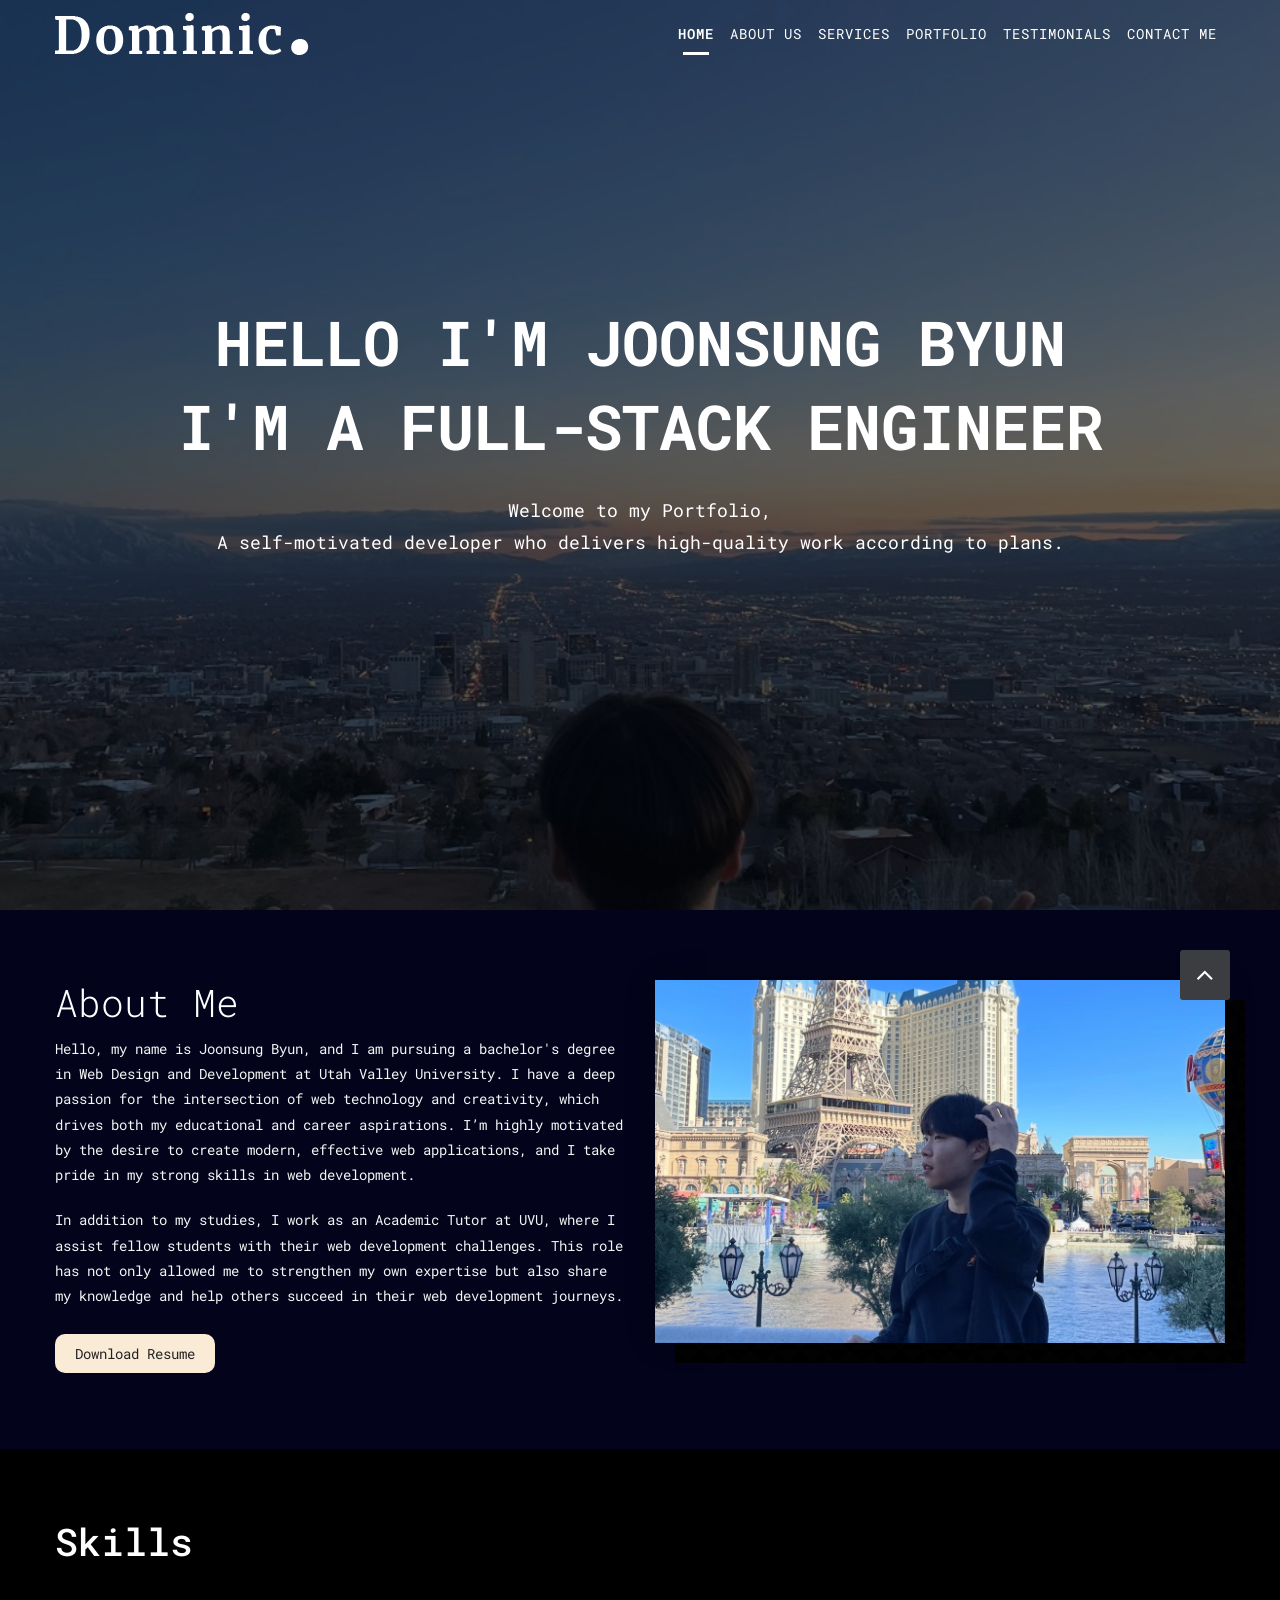
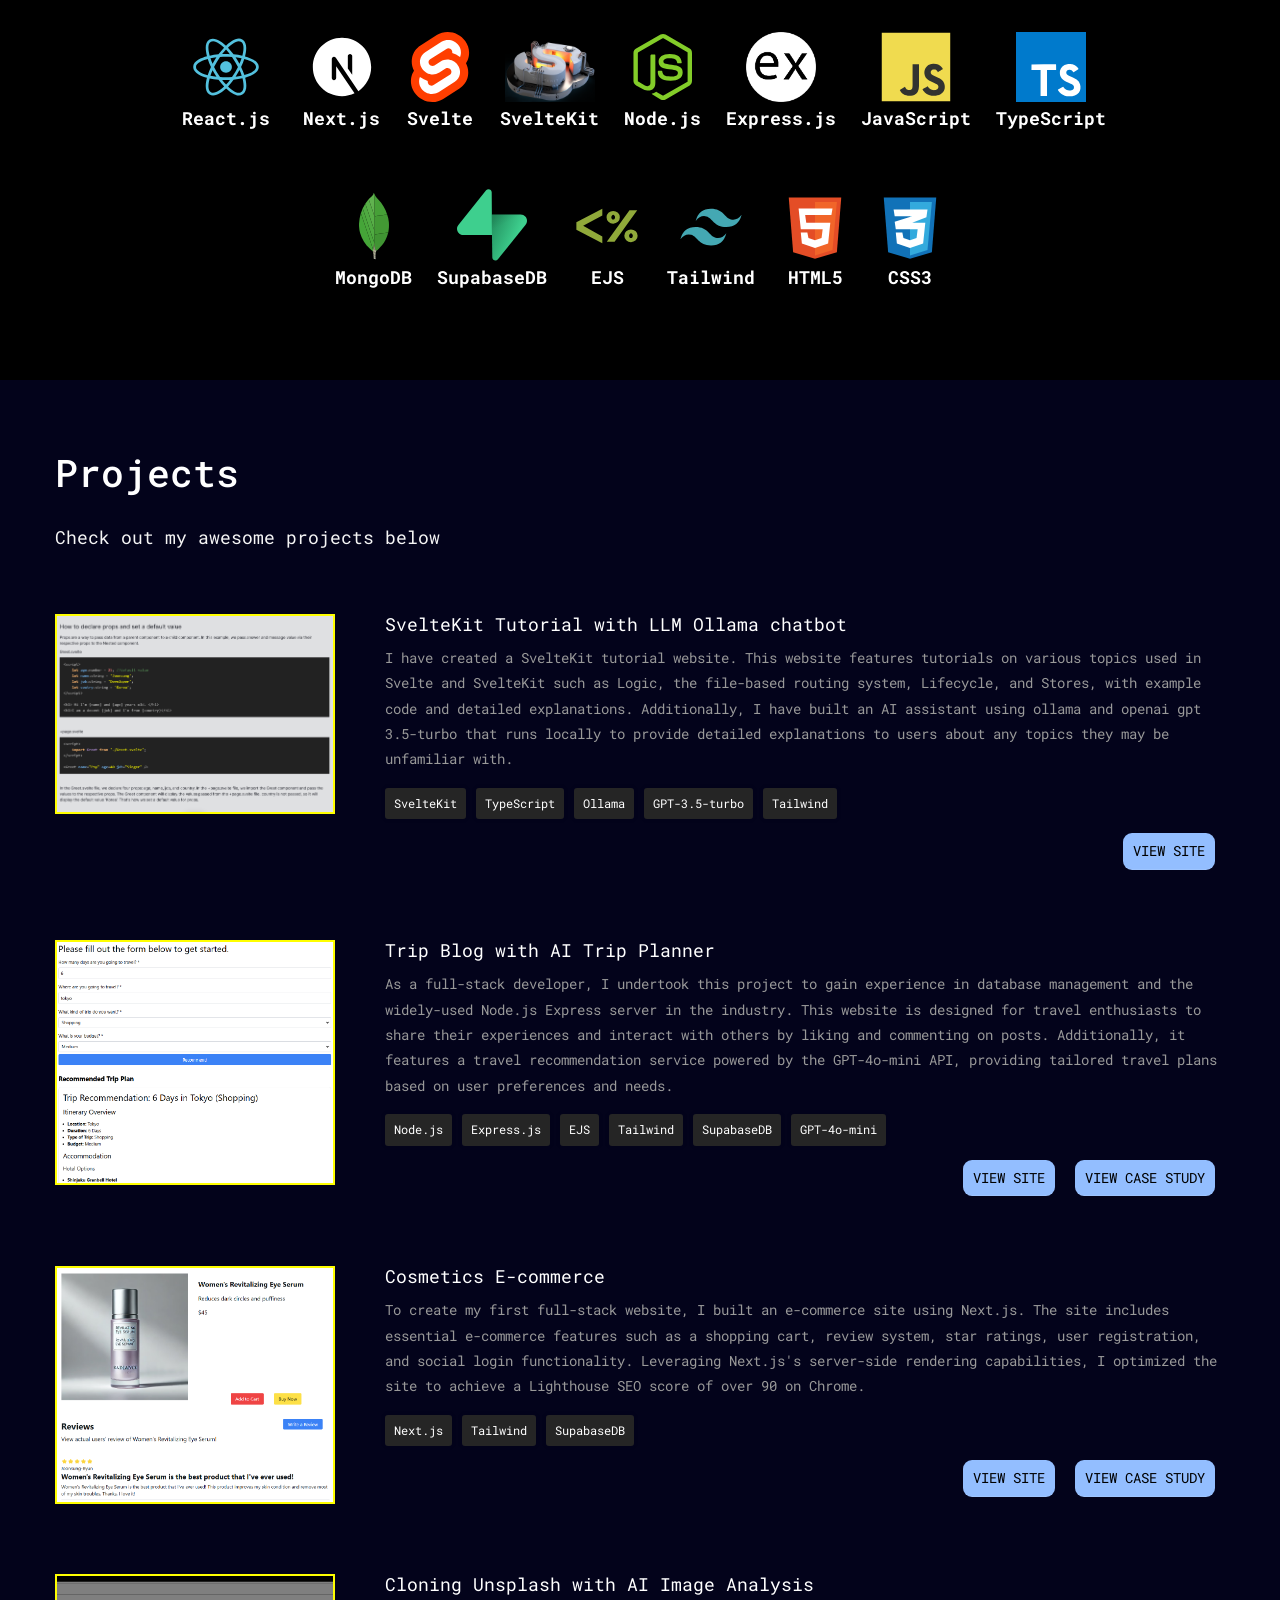
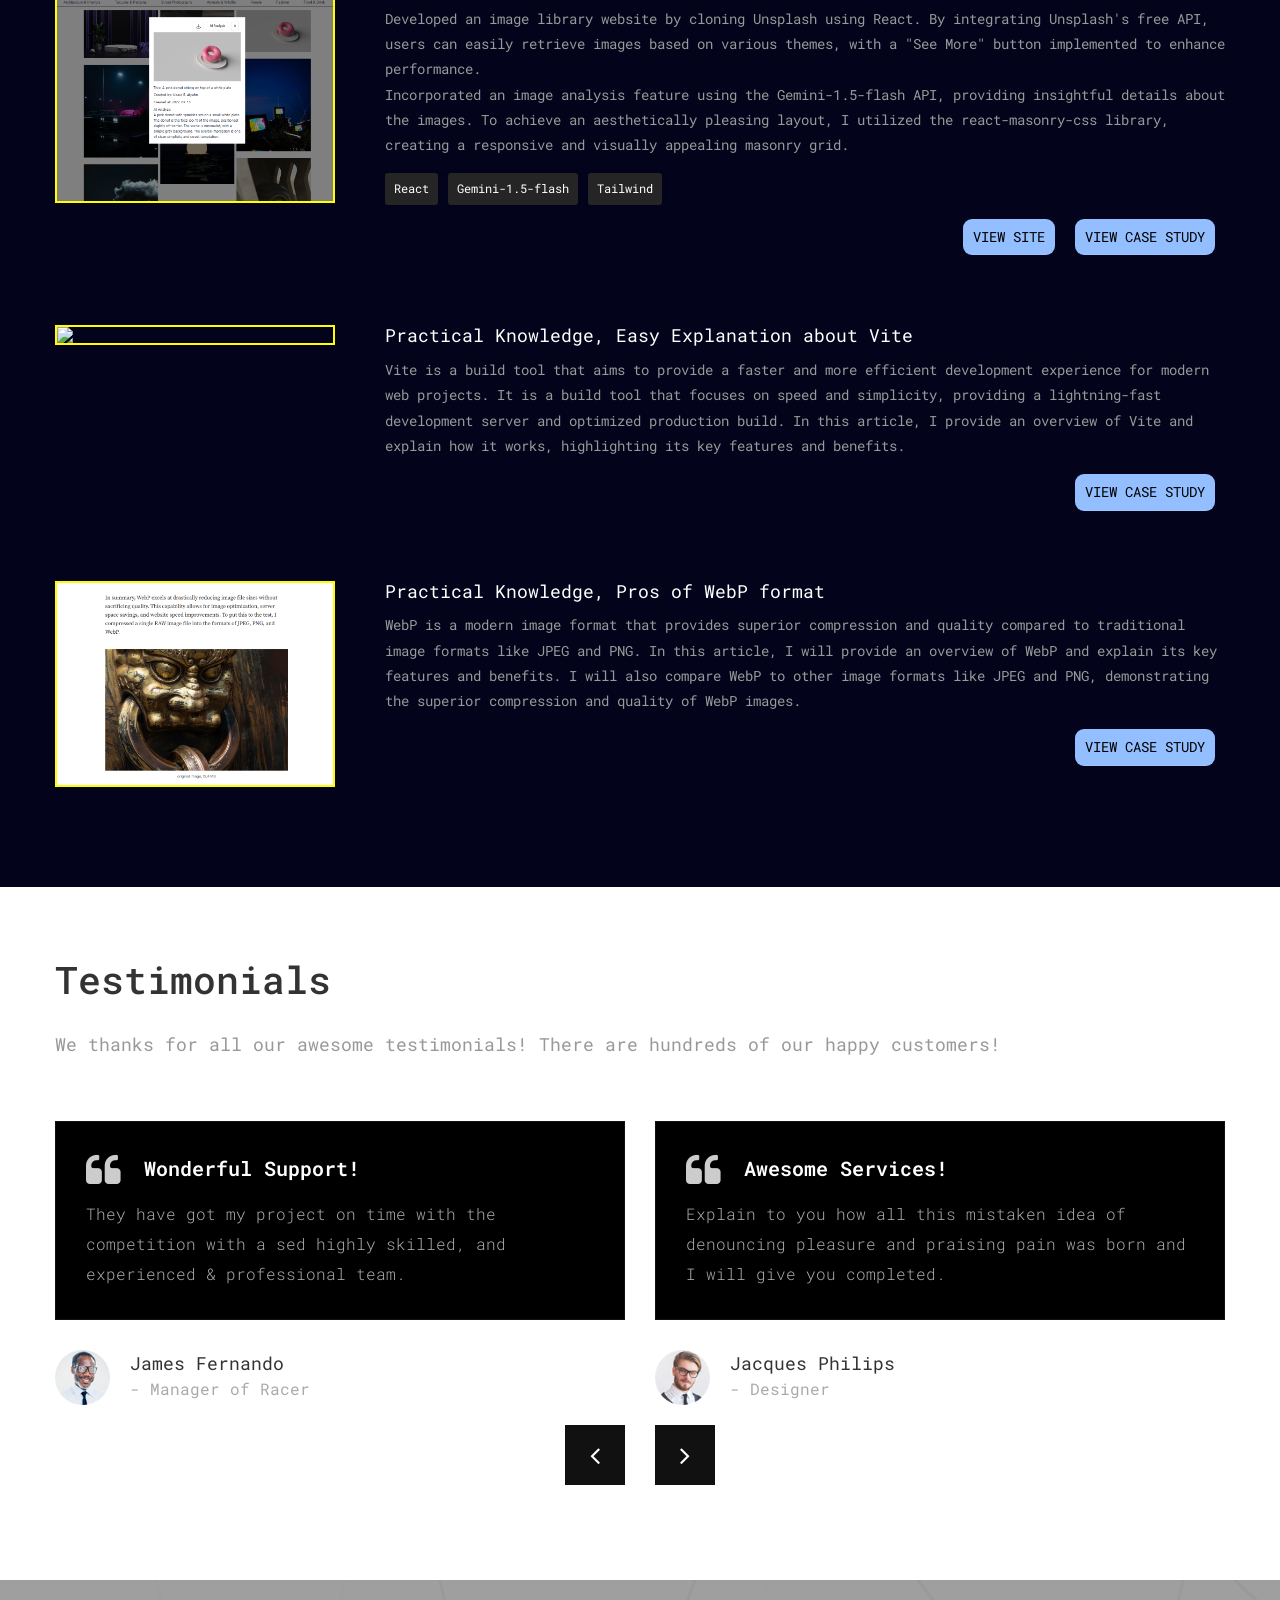
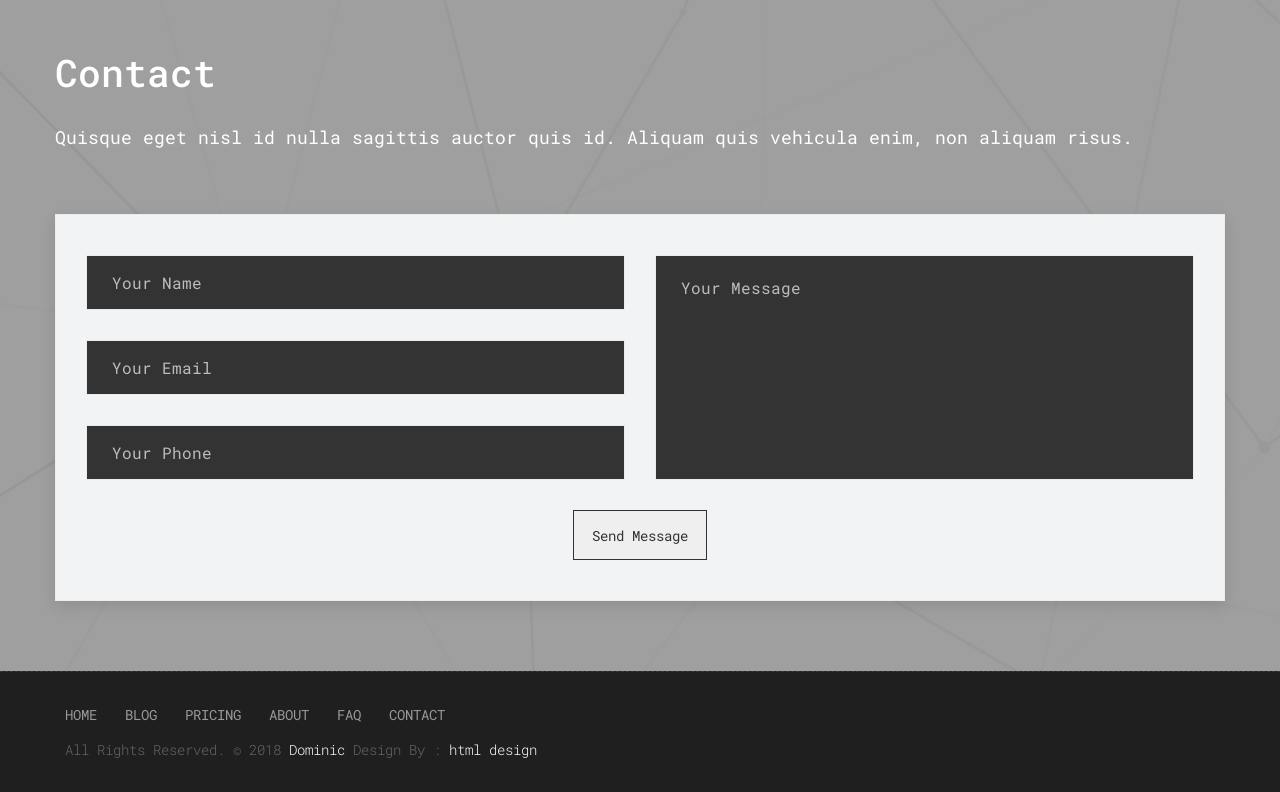
==== index.html @ deb800ed "Update skills section in index.html and adjust styles in style.css" ====
<!DOCTYPE html>
<html lang="en">

<!-- Basic -->
<meta charset="utf-8">
<meta http-equiv="X-UA-Compatible" content="IE=edge">

<!-- Mobile Metas -->
<meta name="viewport" content="width=device-width, minimum-scale=1.0, maximum-scale=1.0, user-scalable=no">

<!-- Site Metas -->
<title>Joonsung Byun Portfolio</title>
<meta name="keywords" content="Web developer">
<meta name="description" content="Joonsung Byun's Portfolio">
<meta name="author" content="Joonsung Byun">

<!-- Site Icons -->
<link rel="shortcut icon" href="images/favicon.ico" type="image/x-icon" />
<link rel="apple-touch-icon" href="images/apple-touch-icon.png">

<!-- Bootstrap CSS -->
<link rel="stylesheet" href="css/bootstrap.min.css">
<!-- Site CSS -->
<link rel="stylesheet" href="style.css">
<!-- Responsive CSS -->
<link rel="stylesheet" href="css/responsive.css">
<!-- Custom CSS -->
<link rel="stylesheet" href="css/custom.css">
<script src="js/modernizr.js"></script> <!-- Modernizr -->

<!--[if lt IE 9]>
      <script src="https://oss.maxcdn.com/libs/html5shiv/3.7.0/html5shiv.js"></script>
      <script src="https://oss.maxcdn.com/libs/respond.js/1.4.2/respond.min.js"></script>
    <![endif]-->

</head>

<body id="page-top" class="politics_version">

    <!-- LOADER -->
    <div id="preloader">
        <div id="main-ld">
            <div id="loader"></div>
        </div>
    </div><!-- end loader -->
    <!-- END LOADER -->

    <!-- Navigation -->
    <nav class="navbar navbar-expand-lg navbar-dark fixed-top" id="mainNav">
        <div class="container">
            <a class="navbar-brand js-scroll-trigger" href="#page-top">
                <img class="img-fluid" src="images/logo.png" alt="" />
            </a>
            <button class="navbar-toggler navbar-toggler-right" type="button" data-toggle="collapse"
                data-target="#navbarResponsive" aria-controls="navbarResponsive" aria-expanded="false"
                aria-label="Toggle navigation">
                Menu
                <i class="fa fa-bars"></i>
            </button>
            <div class="collapse navbar-collapse" id="navbarResponsive">
                <ul class="navbar-nav text-uppercase ml-auto">
                    <li class="nav-item">
                        <a class="nav-link js-scroll-trigger active" href="#home">Home</a>
                    </li>
                    <li class="nav-item">
                        <a class="nav-link js-scroll-trigger" href="#about">About Us</a>
                    </li>
                    <li class="nav-item">
              <a class="nav-link js-scroll-trigger" href="#services">Services</a>
            </li>
                    <li class="nav-item">
                        <a class="nav-link js-scroll-trigger" href="#portfolio">Portfolio</a>
                    </li>
                    <li class="nav-item">
                        <a class="nav-link js-scroll-trigger" href="#testimonials">Testimonials</a>
                    </li>
                    <li class="nav-item">
                        <a class="nav-link js-scroll-trigger" href="#contact">Contact Me</a>
                    </li>
                </ul>
            </div>
        </div>
    </nav>

    <section id="home" class="main-banner parallaxie" style="background: url('uploads/mySecondImage.jpg')">
        <div class="heading" style="padding: 5px;">
            <h1>hello i'm joonsung byun</h1>
            <h1>I'm a Full-Stack Engineer</h1>
            <p>Welcome to my Portfolio, <br>A self-motivated developer who delivers high-quality work according to
                plans.</p>
            <h3 class="cd-headline clip is-full-width">
            </h3>
        </div>
    </section>



    <div id="about" class="section wb" style="background-color: rgb(3, 3, 27);">
        <div class="container">
            <div class="row">
                <div class="col-md-6">
                    <div class="message-box">
                        <h2 style="color: white;" >About Me</h2>
                        <p style="color: whitesmoke;"> Hello, my name is Joonsung Byun, and I am pursuing a bachelor's degree in Web Design and
                            Development at Utah Valley University. I have a deep passion for the intersection of web
                            technology and creativity, which drives both my educational and career aspirations. I’m
                            highly motivated by the desire to create modern, effective web applications, and I take
                            pride in my strong skills in web development.</p>
                        <p style="color: whitesmoke;">In addition to my studies, I work as an Academic Tutor at UVU, where I assist fellow students
                            with their web development challenges. This role has not only allowed me to strengthen my
                            own expertise but also share my knowledge and help others succeed in their web development
                            journeys.</p>

                        <a href="Resume-Joonsung-Byun.pdf" class="sim-btn" style="background-color: antiquewhite; padding: 10px 20px ; border-radius: 10px;" download><span>Download
                                Resume</span></a>
                    </div><!-- end messagebox -->
                </div><!-- end col -->

                <div class="col-md-6">
                    <div class="right-box-pro wow fadeIn">
                        <img src="uploads/newMyImage.jpg" alt="" class="img-fluid img-rounded">
                    </div><!-- end media -->
                </div><!-- end col -->
            </div><!-- end row -->
        </div><!-- end container -->
    </div><!-- end section -->

    <div id="services" class="section lb" style="background-color: black;">
        <div class="container">
            <div class="section-title text-left">
                <h3 style="color: white;">Skills</h3>
            </div>

            <div id="skillContainer" style="display: flex; flex-wrap: wrap; gap: 16px; justify-content: center; align-items: baseline; gap: 25px; max-width: 960px; margin: auto; " >

                <div class=""
                    style="display: flex; justify-content: center; flex-direction: column; align-items: center; margin-bottom: 5px; border-radius: 10px; padding: 8px;">
                    <img src="uploads/react.svg" alt="React" width="70">
                    <p style="font-weight: 800; color: rgb(255, 255, 255); font-size: 18px;">React.js</p>
                </div><!-- end col -->

                <div class=""
                    style="display: flex; justify-content: center; flex-direction: column; align-items: center;">
                    <img src="uploads/nextjs-use.svg" alt="React" width="70">
                    <p style="font-weight: 800; color: rgb(255, 255, 255); font-size: 18px;">Next.js</p>
                </div><!-- end col -->

                <div class=""
                    style="display: flex; justify-content: center; flex-direction: column; align-items: center;">
                    <img src="uploads/Svelte.svg" alt="Svelte" width="70">
                    <p style="font-weight: 800; color: white; font-size: 18px;">Svelte</p>
                </div><!-- end col -->

                <div class=""
                style="display: flex; justify-content: center; flex-direction: column; align-items: center;">
                <img src="uploads/sveltekit-use-Recovered.png" alt="Svelte" width="90" height="auto" >
                <p style="font-weight: 800; color: white; font-size: 18px;">SvelteKit</p>
                 </div><!-- end col -->

                 <div class=""
                 style="display: flex; justify-content: center; flex-direction: column; align-items: center;">
                 <img src="uploads/Node.js.svg" alt="Node" width="70">
                 <p style="font-weight: 800; color: white; font-size: 18px;">Node.js</p>
                  </div><!-- end col -->

                  <div class=""
                  style="display: flex; justify-content: center; flex-direction: column; align-items: center;">
                  <img src="uploads/Untitled-1.png" alt="Node" width="70" >
                  <p style="font-weight: 800; color: white; font-size: 18px;">Express.js</p>
                   </div><!-- end col -->

                   <div class=""
                   style="display: flex; justify-content: center; flex-direction: column; align-items: center;">
                   <img src="uploads/JavaScript.svg" alt="Node" width="70" >
                   <p style="font-weight: 800; color: white; font-size: 18px;">JavaScript</p>
                    </div><!-- end col -->

                    <div class=""
                   style="display: flex; justify-content: center; flex-direction: column; align-items: center;">
                   <img src="uploads/typescript.svg" alt="Node" width="70" >
                   <p style="font-weight: 800; color: white; font-size: 18px;">TypeScript</p>
                    </div><!-- end col -->

                   <div class=""
                   style="display: flex; justify-content: center; flex-direction: column; align-items: center;">
                   <img src="uploads/MongoDB.svg" alt="Node" width="70">
                   <p style="font-weight: 800; color: white; font-size: 18px;">MongoDB</p>
                    </div><!-- end col -->

                    <div class=""
                    style="display: flex; justify-content: center; flex-direction: column; align-items: center;">
                    <img src="uploads/Supabase Icon.svg" alt="Node" width="70">
                    <p style="font-weight: 800; color: white; font-size: 18px;">SupabaseDB</p>
                     </div><!-- end col -->

                    <div class=""
                    style="display: flex; justify-content: center; flex-direction: column; align-items: center;">
                    <img src="uploads/ejs-svgrepo-com.svg" alt="Node" width="70">
                    <p style="font-weight: 800; color: white; font-size: 18px;">EJS</p>
                     </div><!-- end col -->

                    <div class=""
                    style="display: flex; justify-content: center; flex-direction: column; align-items: center;">
                    <img src="uploads/tailwind-svgrepo-com.svg" alt="Node" width="70">
                    <p style="font-weight: 800; color: white; font-size: 18px;">Tailwind</p>
                     </div><!-- end col -->

                     <div class=""
                     style="display: flex; justify-content: center; flex-direction: column; align-items: center;">
                     <img src="uploads/html-5-svgrepo-com.svg" alt="Node" width="70">
                     <p style="font-weight: 800; color: white; font-size: 18px;">HTML5</p>
                      </div><!-- end col -->
                      
                     <div class=""
                     style="display: flex; justify-content: center; flex-direction: column; align-items: center;">
                     <img src="uploads/css-3-svgrepo-com.svg" alt="Node" width="70">
                     <p style="font-weight: 800; color: white; font-size: 18px;">CSS3</p>
                      </div><!-- end col -->

            </div><!-- end row -->
        </div><!-- end container -->
    </div>
    <!-- end section -->

    <div id="portfolio" class="section lb" style="background-color: rgb(3, 3, 27);">
        <div class="container">
            <div class="section-title text-left">
                <h3 style="color: white;">Projects</h3>
                <p style="color: whitesmoke;">Check out my awesome projects below</p>
                </p>
            </div><!-- end title -->
            <div style="display: flex; flex-direction: column; gap: 40px;">
                <!--각 each project-->
                <section class="eachSection">
                    <div >
                        <img  src="uploads/sveltekitThumbnail.png"/>
                    </div>
                    <article >
                        <h3 style="color: white;">SvelteKit Tutorial with LLM Ollama chatbot</h3>
                        <p>I have created a SvelteKit tutorial website. This website features tutorials on various topics used in Svelte and SvelteKit such as Logic, the file-based routing system, Lifecycle, and Stores, with example code and detailed explanations. Additionally, I have built an AI assistant using ollama and openai gpt 3.5-turbo that runs locally to provide detailed explanations to users about any topics they may be unfamiliar with.</p>
                        <ul class="skills">
                            <li>SvelteKit</li>
                            <li>TypeScript</li>
                            <li>Ollama</li>
                            <li>GPT-3.5-turbo</li>
                            <li>Tailwind</li>
                        </ul>
                        <div class="btnContainer">
                            <a href="https://joon-sveltekit-app.vercel.app/" target="_blank" class="link">View Site</a>         
                        </div>

                    </article>
                </section>

                <section class="eachSection">
                    <div>
                        <img src="uploads/nodetrip_thumbnail.png"/>
                    </div>
                    <article>
                        <h3 style="color: white;">Trip Blog with AI Trip Planner</h3>
                        <p>As a full-stack developer, I undertook this project to gain experience in database management and the widely-used Node.js Express server in the industry. This website is designed for travel enthusiasts to share their experiences and interact with others by liking and commenting on posts. Additionally, it features a travel recommendation service powered by the GPT-4o-mini API, providing tailored travel plans based on user preferences and needs.</p>
                            
                        <ul class="skills">
                            <li>Node.js</li>
                            <li>Express.js</li>
                            <li>EJS</li>
                            <li>Tailwind</li>
                            <li>SupabaseDB</li>
                            <li>GPT-4o-mini</li>
                        </ul>
                        <div class="btnContainer">
                                <a href="https://numerous-marmoset-joonsungbyun-63fac5da.koyeb.app/recommendation" class="link" target="_blank">View Site</a>         
                                <a href="https://medium.com/@gmmicky1026/node-js-express-js-trip-blog-with-gpt-4o-mini-api-e9b7c89b215d" class="link" target="_blank">View Case Study</a>
                            </div>
                    </article>
                </section>

                <section class="eachSection">
                    <div>
                        <img src="uploads/radianceThumbnail.png"/>
                    </div>
                    <article>
                        <h3 style="color: white;">Cosmetics E-commerce</h3>
                        <p>To create my first full-stack website, I built an e-commerce site using Next.js. The site includes essential e-commerce features such as a shopping cart, review system, star ratings, user registration, and social login functionality. Leveraging Next.js's server-side rendering capabilities, I optimized the site to achieve a Lighthouse SEO score of over 90 on Chrome.</p>
                        <ul class="skills">
                            <li>Next.js</li>
                            <li>Tailwind</li>
                            <li>SupabaseDB</li>
                        </ul> 
                        <div class="btnContainer">
                                <a href="https://radiancejoonsung.netlify.app/" class="link" target="_blank">View Site</a>         
                                <a href="https://medium.com/@gmmicky1026/radiance-a-full-stack-website-built-with-next-js-and-supabase-29745c9c1b11" class="link" target="blank">View Case Study</a>
                            </div>
                    </article>
                </section>

                <section class="eachSection">
                    <div>
                        <img src="uploads/aianalysis.png"/>
                    </div>
                    <article>
                        <h3 style="color: white;">Cloning Unsplash with AI Image Analysis</h3>
                        <p>Developed an image library website by cloning Unsplash using React. By integrating Unsplash's free API, users can easily retrieve images based on various themes, with a "See More" button implemented to enhance performance. <br> Incorporated an image analysis feature using the Gemini-1.5-flash API, providing insightful details about the images. To achieve an aesthetically pleasing layout, I utilized the react-masonry-css library, creating a responsive and visually appealing masonry grid.</p>
                        <ul class="skills">
                            <li>React</li>
                            <li>Gemini-1.5-flash</li>
                            <li>Tailwind</li>
                        </ul>   
                        <div class="btnContainer">
                                <a href="https://ai-image-analysis-joon.netlify.app/" class="link" target="blank">View Site</a>         
                                <a href="https://medium.com/@gmmicky1026/cloning-unsplash-website-and-adding-ai-analysis-with-google-gemini-55944baa3644" class="link" target="_blank">View Case Study</a>
                            </div>
                    </article>
                </section>

                
                <section class="eachSection">
                    <div>
                        <img src="https://zircon-shrine-0e3.notion.site/image/https%3A%2F%2Fprod-files-secure.s3.us-west-2.amazonaws.com%2Fac033efe-b96f-4fd2-8a41-4cc95d497ca1%2F2b4f3d97-e4df-4480-8de2-30a5eccd723d%2Fcdaab38d-2e1e-4520-9d8a-41b5ab282e85.png?table=block&id=ba677ddf-f0f0-42ef-a6f6-d9a9fd73141c&spaceId=ac033efe-b96f-4fd2-8a41-4cc95d497ca1&width=970&userId=&cache=v2"/>
                    </div>
                    <article>
                        <h3 style="color: white;">Practical Knowledge, Easy Explanation about Vite</h3>
                        <p>
                            Vite is a build tool that aims to provide a faster and more efficient development experience for modern web projects. It is a build tool that focuses on speed and simplicity, providing a lightning-fast development server and optimized production build. In this article, I provide an overview of Vite and explain how it works, highlighting its key features and benefits.
                        </p>
                            <div class="btnContainer">      
                                <a href="https://medium.com/@gmmicky1026/easy-explanation-about-vite-8a6493731fc4" class="link" target="_blank">View Case Study</a>
                            </div>
                    </article>
                </section>
                                
                <section class="eachSection">
                    <div>
                        <img src="uploads/webp.png"/>
                    </div>
                    <article>
                        <h3 style="color: white;">Practical Knowledge, Pros of WebP format</h3>
                        <p>
                            WebP is a modern image format that provides superior compression and quality compared to traditional image formats like JPEG and PNG. 
                            <!--이 article에는 같은 RAW 이미지를 JPEG, PNG, WebP으로 압축하고 파일 크기를 비교하여 왜 WebP가 가장 최적화 된 이미지 포맷인지 설명한다 -->
                            In this article, I will provide an overview of WebP and explain its key features and benefits. I will also compare WebP to other image formats like JPEG and PNG, demonstrating the superior compression and quality of WebP images.
                        </p>
                            <div class="btnContainer">      
                                <a href="https://medium.com/@gmmicky1026/why-webp-files-are-the-optimal-image-format-for-the-web-8531bff6406f" class="link" target="_blank">View Case Study</a>
                            </div>
                    </article>
                </section>
            </div>

            


        </div>
    </div>
    </div>

    <div id="testimonials" class="section wb">
        <div class="container">
            <div class="section-title text-left">
                <h3>Testimonials</h3>
                <p>We thanks for all our awesome testimonials! There are hundreds of our happy customers! </p>
            </div><!-- end title -->

            <div class="row">
                <div class="col-md-12 col-sm-12">
                    <div class="testi-carousel owl-carousel owl-theme">
                        <div class="testimonial clearfix">
                            <div class="desc">
                                <h3><i class="fa fa-quote-left"></i> Wonderful Support!</h3>
                                <p class="lead">They have got my project on time with the competition with a sed highly
                                    skilled, and experienced & professional team.</p>
                            </div>
                            <div class="testi-meta">
                                <img src="uploads/testi_01.png" alt="" class="img-fluid alignleft">
                                <h4>James Fernando <small>- Manager of Racer</small></h4>
                            </div>
                            <!-- end testi-meta -->
                        </div>
                        <!-- end testimonial -->

                        <div class="testimonial clearfix">
                            <div class="desc">
                                <h3><i class="fa fa-quote-left"></i> Awesome Services!</h3>
                                <p class="lead">Explain to you how all this mistaken idea of denouncing pleasure and
                                    praising pain was born and I will give you completed.</p>
                            </div>
                            <div class="testi-meta">
                                <img src="uploads/testi_02.png" alt="" class="img-fluid alignleft">
                                <h4>Jacques Philips <small>- Designer</small></h4>
                            </div>
                            <!-- end testi-meta -->
                        </div>
                        <!-- end testimonial -->

                        <div class="testimonial clearfix">
                            <div class="desc">
                                <h3><i class="fa fa-quote-left"></i> Great & Talented Team!</h3>
                                <p class="lead">The master-builder of human happines no one rejects, dislikes avoids
                                    pleasure itself, because it is very pursue pleasure. </p>
                            </div>
                            <div class="testi-meta">
                                <img src="uploads/testi_03.png" alt="" class="img-fluid alignleft">
                                <h4>Venanda Mercy <small>- Newyork City</small></h4>
                            </div>
                            <!-- end testi-meta -->
                        </div>
                        <!-- end testimonial -->
                        <div class="testimonial clearfix">
                            <div class="desc">
                                <h3><i class="fa fa-quote-left"></i> Wonderful Support!</h3>
                                <p class="lead">They have got my project on time with the competition with a sed highly
                                    skilled, and experienced & professional team.</p>
                            </div>
                            <div class="testi-meta">
                                <img src="uploads/testi_01.png" alt="" class="img-fluid alignleft">
                                <h4>James Fernando <small>- Manager of Racer</small></h4>
                            </div>
                            <!-- end testi-meta -->
                        </div>
                        <!-- end testimonial -->

                        <div class="testimonial clearfix">
                            <div class="desc">
                                <h3><i class="fa fa-quote-left"></i> Awesome Services!</h3>
                                <p class="lead">Explain to you how all this mistaken idea of denouncing pleasure and
                                    praising pain was born and I will give you completed.</p>
                            </div>
                            <div class="testi-meta">
                                <img src="uploads/testi_02.png" alt="" class="img-fluid alignleft">
                                <h4>Jacques Philips <small>- Designer</small></h4>
                            </div>
                            <!-- end testi-meta -->
                        </div>
                        <!-- end testimonial -->

                        <div class="testimonial clearfix">
                            <div class="desc">
                                <h3><i class="fa fa-quote-left"></i> Great & Talented Team!</h3>
                                <p class="lead">The master-builder of human happines no one rejects, dislikes avoids
                                    pleasure itself, because it is very pursue pleasure. </p>
                            </div>
                            <div class="testi-meta">
                                <img src="uploads/testi_03.png" alt="" class="img-fluid alignleft">
                                <h4>Venanda Mercy <small>- Newyork City</small></h4>
                            </div>
                            <!-- end testi-meta -->
                        </div><!-- end testimonial -->
                    </div><!-- end carousel -->
                </div><!-- end col -->
            </div><!-- end row -->
        </div><!-- end container -->
    </div><!-- end section -->



    <div id="contact" class="section db">
        <div class="container">
            <div class="section-title text-left">
                <h3>Contact</h3>
                <p>Quisque eget nisl id nulla sagittis auctor quis id. Aliquam quis vehicula enim, non aliquam risus.
                </p>
            </div><!-- end title -->

            <div class="row">
                <div class="col-md-12">
                    <div class="contact_form">
                        <div id="message"></div>
                        <form id="contactForm" name="sentMessage" novalidate="novalidate">
                            <div class="row">
                                <div class="col-md-6">
                                    <div class="form-group">
                                        <input class="form-control" id="name" type="text" placeholder="Your Name"
                                            required="required"
                                            data-validation-required-message="Please enter your name.">
                                        <p class="help-block text-danger"></p>
                                    </div>
                                    <div class="form-group">
                                        <input class="form-control" id="email" type="email" placeholder="Your Email"
                                            required="required"
                                            data-validation-required-message="Please enter your email address.">
                                        <p class="help-block text-danger"></p>
                                    </div>
                                    <div class="form-group">
                                        <input class="form-control" id="phone" type="tel" placeholder="Your Phone"
                                            required="required"
                                            data-validation-required-message="Please enter your phone number.">
                                        <p class="help-block text-danger"></p>
                                    </div>
                                </div>
                                <div class="col-md-6">
                                    <div class="form-group">
                                        <textarea class="form-control" id="message" placeholder="Your Message"
                                            required="required"
                                            data-validation-required-message="Please enter a message."></textarea>
                                        <p class="help-block text-danger"></p>
                                    </div>
                                </div>
                                <div class="clearfix"></div>
                                <div class="col-lg-12 text-center">
                                    <div id="success"></div>
                                    <button id="sendMessageButton" class="sim-btn btn-hover-new"
                                        data-text="Send Message" type="submit">Send Message</button>
                                </div>
                            </div>
                        </form>
                    </div>
                </div><!-- end col -->
            </div><!-- end row -->
        </div><!-- end container -->
    </div><!-- end section -->

    <div class="copyrights">
        <div class="container">
            <div class="footer-distributed">
                <div class="footer-left">
                    <p class="footer-links">
                        <a href="#">Home</a>
                        <a href="#">Blog</a>
                        <a href="#">Pricing</a>
                        <a href="#">About</a>
                        <a href="#">Faq</a>
                        <a href="#">Contact</a>
                    </p>
                    <p class="footer-company-name">All Rights Reserved. &copy; 2018 <a href="#">Dominic</a> Design By :
                        <a href="https://html.design/">html design</a>
                    </p>
                </div>
            </div>
        </div><!-- end container -->
    </div><!-- end copyrights -->

    <a href="#" id="scroll-to-top" class="dmtop global-radius"><i class="fa fa-angle-up"></i></a>

    <!-- ALL JS FILES -->
    <script src="js/all.js"></script>
    <!-- Camera Slider -->
    <script src="js/jquery.mobile.customized.min.js"></script>
    <script src="js/jquery.easing.1.3.js"></script>
    <script src="js/parallaxie.js"></script>
    <script src="js/headline.js"></script>
    <!-- Contact form JavaScript -->
    <script src="js/jqBootstrapValidation.js"></script>
    <script src="js/contact_me.js"></script>
    <!-- ALL PLUGINS -->
    <script src="js/custom.js"></script>
    <script src="js/jquery.vide.js"></script>

</body>

</html>
---- style.css ----
/*------------------------------------------------------------------
    Version: 1.0
-------------------------------------------------------------------*/

/*------------------------------------------------------------------
    IMPORT FONTS
-------------------------------------------------------------------*/

@import url('https://fonts.googleapis.com/css?family=Roboto+Mono:300,400,500,700');

/*------------------------------------------------------------------
    IMPORT FILES
-------------------------------------------------------------------*/

@import url(css/animate.css);
@import url(css/camera.css);
@import url(css/flaticon.css);
@import url(css/prettyPhoto.css);
@import url(css/owl.carousel.css);
@import url(css/font-awesome.min.css);

/*------------------------------------------------------------------
    SKELETON
-------------------------------------------------------------------*/

body {
    color: #999999;
    font-size: 14px;
    font-family: 'Roboto Mono', monospace;
    line-height: 1.80857;
}

html, body{
	height: 100%;
}

body.demos .section {
    background: url(images/bg.png) repeat top center #f2f3f5;
}

body.demos .section-title img {
    max-width: 280px;
    display: block;
    margin: 10px auto;
}

body.demos .service-widget h3 {
    border-bottom: 1px solid #ededed;
    font-size: 18px;
    padding: 20px 0;
    background-color: #ffffff;
}

body.demos .service-widget {
    margin: 0 0 30px;
    padding: 30px;
    background-color: #fff
}

body.demos .container-fluid {
    max-width: 1080px
}

a {
    color: #1f1f1f;
    text-decoration: none !important;
    outline: none !important;
    -webkit-transition: all .3s ease-in-out;
    -moz-transition: all .3s ease-in-out;
    -ms-transition: all .3s ease-in-out;
    -o-transition: all .3s ease-in-out;
    transition: all .3s ease-in-out;
}

h1,
h2,
h3,
h4,
h5,
h6 {
    letter-spacing: 0;
    font-weight: normal;
    position: relative;
    padding: 0 0 10px 0;
    font-weight: normal;
    line-height: 120% !important;
    color: #333333;
    margin: 0
}

h1 {
    font-size: 24px
}

h2 {
    font-size: 22px
}

h3 {
    font-size: 18px
}

h4 {
    font-size: 16px
}

h5 {
    font-size: 14px
}

h6 {
    font-size: 13px
}

h1 a,
h2 a,
h3 a,
h4 a,
h5 a,
h6 a {
    color: #212121;
    text-decoration: none!important;
    opacity: 1
}

h1 a:hover,
h2 a:hover,
h3 a:hover,
h4 a:hover,
h5 a:hover,
h6 a:hover {
    opacity: .8
}

a {
    color: #222222;
    text-decoration: none;
    outline: none;
}

a,
.btn {
    text-decoration: none !important;
    outline: none !important;
    -webkit-transition: all .3s ease-in-out;
    -moz-transition: all .3s ease-in-out;
    -ms-transition: all .3s ease-in-out;
    -o-transition: all .3s ease-in-out;
    transition: all .3s ease-in-out;
}

.btn-custom {
    margin-top: 20px;
    background-color: transparent !important;
    border: 2px solid #ddd;
    padding: 12px 40px;
    font-size: 16px;
}

.lead {
    font-size: 18px;
    line-height: 30px;
    color: #767676;
    margin: 0;
    padding: 0;
}

blockquote {
    margin: 20px 0 20px;
    padding: 30px;
}

ul, li, ol{
	margin: 0px;
	list-style: none;
	padding: 0px;
}
@-webkit-keyframes roll-in-left{0%{-webkit-transform:translateX(-800px);transform:translateX(-800px);opacity:0}100%{-webkit-transform:translateX(0);transform:translateX(0);opacity:1}}

.div-class {
   animation: roll-in-left 2s ease-in-out;
  }

/*------------------------------------------------------------------
    WP CORE
-------------------------------------------------------------------*/

.first {
    clear: both
}

.last {
    margin-right: 0
}

.alignnone {
    margin: 5px 20px 20px 0;
}

.aligncenter,
div.aligncenter {
    display: block;
    margin: 5px auto 5px auto;
}

.alignright {
    float: right;
    margin: 10px 0 20px 20px;
}

.alignleft {
    float: left;
    margin: 10px 20px 20px 0;
}

a img.alignright {
    float: right;
    margin: 10px 0 20px 20px;
}

a img.alignnone {
    margin: 10px 20px 20px 0;
}

a img.alignleft {
    float: left;
    margin: 10px 20px 20px 0;
}

a img.aligncenter {
    display: block;
    margin-left: auto;
    margin-right: auto
}

.wp-caption {
    background: #fff;
    border: 1px solid #f0f0f0;
    max-width: 96%;
    /* Image does not overflow the content area */
    padding: 5px 3px 10px;
    text-align: center;
}

.wp-caption.alignnone {
    margin: 5px 20px 20px 0;
}

.wp-caption.alignleft {
    margin: 5px 20px 20px 0;
}

.wp-caption.alignright {
    margin: 5px 0 20px 20px;
}

.wp-caption img {
    border: 0 none;
    height: auto;
    margin: 0;
    max-width: 98.5%;
    padding: 0;
    width: auto;
}

.wp-caption p.wp-caption-text {
    font-size: 11px;
    line-height: 17px;
    margin: 0;
    padding: 0 4px 5px;
}


/* Text meant only for screen readers. */

.screen-reader-text {
    clip: rect(1px, 1px, 1px, 1px);
    position: absolute !important;
    height: 1px;
    width: 1px;
    overflow: hidden;
}

.screen-reader-text:focus {
    background-color: #f1f1f1;
    border-radius: 3px;
    box-shadow: 0 0 2px 2px rgba(0, 0, 0, 0.6);
    clip: auto !important;
    color: #21759b;
    display: block;
    font-size: 14px;
    font-size: 0.875rem;
    font-weight: bold;
    height: auto;
    left: 5px;
    line-height: normal;
    padding: 15px 23px 14px;
    text-decoration: none;
    top: 5px;
    width: auto;
    z-index: 100000;
    /* Above WP toolbar. */
}


/*------------------------------------------------------------------
    HEADER
-------------------------------------------------------------------*/

.navbar-dark{
	
}

.navbar-dark .navbar-nav .nav-link{
	color: #ffffff;
	letter-spacing: 1px;
	font-size: 14px;
	position: relative;
}
.navbar-dark .navbar-nav .nav-link:hover{
	color: #ffffff;
}
.navbar-dark .navbar-nav .nav-link.active{
	font-weight: 600;
}
.navbar-dark .navbar-nav .nav-link::after {
    content: '';
    width: 0;
    height: 3px;
    background: #ffffff;
    position: absolute;
    bottom: 0;
    left: 0;
	right: 0;
	text-align: center;
	margin: 0 auto;
    border-radius: 0px;
    -webkit-transition: all .5s;
    transition: all .5s;
    z-index: -1;
}
.navbar-dark .navbar-nav .nav-link.active::after {
	width: 50%;
}

/*------------------------------------------------------------------
    SECTIONS
-------------------------------------------------------------------*/

.main-banner{
	height: 100%;
	position: relative;
}

.main-banner{
	display: table;
    width: 100%;
	text-align: center;
}
.main-banner::after {
    content: " ";
    position: absolute;
    top: 0;
    bottom: 0;
    left: 0;
    right: 0;
    background-color: #000;
    z-index: 0;
    opacity: .6;
}
.heading{
	color: #fff;
	display: table-cell;
	vertical-align: middle;
	position: relative;
	z-index: 1;
}
.heading h1{
	color: #ffffff;
	font-weight: 700;
	font-size: 62px;
	text-transform: uppercase;
}
.heading p{
	font-size: 18px;
	padding: 20px 0px;
}

.heading h3{
	color: ffffff;
}

.cd-words-wrapper {
  display: inline-block;
  position: relative;
  text-align: left;
}
.cd-words-wrapper b {
  display: inline-block;
  position: absolute;
  white-space: nowrap;
  left: 0;
  top: 0;
}
.cd-words-wrapper b.is-visible {
  position: relative;
}
.no-js .cd-words-wrapper b {
  opacity: 0;
}
.no-js .cd-words-wrapper b.is-visible {
  opacity: 1;
}

/* -------------------------------- 

xclip 

-------------------------------- */
.cd-headline.clip span {
  display: inline-block;
  padding: .2em 0;
  color: #ffffff;
  font-size: 30px;
}
.cd-headline.clip span b{
	text-transform: uppercase;
}
.cd-headline.clip .cd-words-wrapper {
  overflow: hidden;
  vertical-align: top;
}
.cd-headline.clip .cd-words-wrapper::after {
  /* line */
  content: '';
  position: absolute;
  top: 0;
  right: 0;
  width: 2px;
  height: 100%;
  background-color: #aebcb9;
}
.cd-headline.clip b {
  opacity: 0;
}
.cd-headline.clip b.is-visible {
  opacity: 1;
}


#mainNav.navbar-shrink {
    padding-top: 10px;
    padding-bottom: 10px;
    background-color: #333333;
}

#clouds{
	margin-top: -5%;
	position: relative;
	z-index: 1;
}
#clouds path {
    fill: #000000;
    bottom: -10px;
    overflow: hidden;
    stroke: #000000;
}

.section {
    display: block;
    position: relative;
    overflow: hidden;
    padding: 70px 0;
}

.noover {
    overflow: visible;
}

.noover .btn-dark {
    border: 0 !important;
}

.nopad {
    padding: 0;
}

.nopadtop {
    padding-top: 0;
}

.section.wb {
    background-color: #ffffff;
}

.section.lb {
    background-color: #f2f3f5;
}

.section.db {
    background-color: #111111;
}

.section.color1 {
    background-color: #448AFF;
}

.first-section {
    display: block;
    position: relative;
    overflow: hidden;
    padding: 16em 0 13em;
}

.first-section h2 {
    color: #ffffff;
    font-size: 68px;
    font-weight: 300;
    text-transform: capitalize;
    display: block;
    margin: 0;
    padding: 0 0 30px;
    position: relative;
}

.first-section .lead {
    font-size: 21px;
    font-weight: 300;
    padding: 0 0 40px;
    margin: 0;
    line-height: inherit;
    color: #ffffff;
}

.macbookright {
    width: 980px;
    position: absolute;
    right: -15%;
    bottom: -6%;
}

.section-title {
    display: block;
    position: relative;
    margin-bottom: 60px;
}

.section-title p {
    color: #999;
    font-weight: 400;
    font-size: 18px;
    line-height: 33px;
    margin: 0;
}

.section-title h3 {
    font-size: 38px;
    font-weight: 500;
    line-height: 62px;
    margin: 0 0 25px;
    padding: 0;
    text-transform: none;
}

.section.colorsection p,
.section.colorsection h3,
.section.db h3 {
    color: #ffffff;
}



.btn-hover-new{
	color: #333333;
	-webkit-transition: all 0.5s;
	-moz-transition: all 0.5s;
	-o-transition: all 0.5s;
	transition: all 0.5s;
	position: relative;
	border: 1px solid #333333;
	overflow: hidden;
	padding: 0px 18px;
	display: inline-block;
}

.sim-btn{
	line-height: 50px;
	height: 50px;
	text-align: center;
	margin-right: auto;
	margin-left: auto;
	margin-top: 0px;
	cursor: pointer;
}

.btn-hover-new::after {
    content: attr(data-text);
    position: absolute;
    width: 100%;
    height: 100%;
    top: 0;
    left: 0;
    opacity: 0;
    -webkit-transform: translate(-30%, 0);
    transform: translate(-30%, 0);
    -webkit-transition: all 0.3s;
    -moz-transition: all 0.3s;
    -o-transition: all 0.3s;
    transition: all 0.3s;
}

.btn-hover-new span {
    -webkit-transition: all 0.3s;
    -moz-transition: all 0.3s;
    -o-transition: all 0.3s;
    transition: all 0.3s;
}

.btn-hover-new:hover{
	color: #ffffff;
	background-color: #333333;
}
.btn-hover-new:hover > span {
    opacity: 0;
    -webkit-transform: translate(0px,40px);
    transform: translate(0px,40px);
}
.btn-hover-new:hover::after {
    opacity: 1;
    -webkit-transform: translate(0, 0);
    transform: translate(0, 0);
}




.right-box-pro{
	position: relative;
	-webkit-box-shadow: 0px 0px 30px -4px rgba(0, 0, 0, 0.3);
	box-shadow: 0px 0px 30px -4px rgba(0, 0, 0, 0.3);
}
.right-box-pro img{
	position: relative;
	z-index: 2;
}
.right-box-pro::before {
    content: "";
    background: url(images/country-quilt-dark.png);
    width: 100%;
    height: 100%;
    position: absolute;
    bottom: -20px;
    right: -20px;
    z-index: 0;
}



.services-inner-box{
	padding: 15px;
	background: white;
	margin-bottom: 30px;
}
.ser-icon{
	width: 90px;
	height: 90px;
	text-align: center;
	line-height: 90px;
}
.ser-icon i{
	font-size: 50px;
	color: #333333;
}
.services-inner-box h2{
	font-size: 22px;
	font-weight: 600;
}


/*------------------------------------------------------------------
    PORTFOLIO
-------------------------------------------------------------------*/

.item-h2,
.item-h1 {
    height: 100% !important;
    height: auto !important;
}

.isotope-item {
    z-index: 2;
    padding: 0;
}

.isotope-hidden.isotope-item {
    pointer-events: none;
    z-index: 1;
}

.isotope,
.isotope .isotope-item {
    /* change duration value to whatever you like */
    -webkit-transition-duration: 0.8s;
    -moz-transition-duration: 0.8s;
    transition-duration: 0.8s;
}

.isotope {
    -webkit-transition-property: height, width;
    -moz-transition-property: height, width;
    transition-property: height, width;
}

.isotope .isotope-item {
    -webkit-transition-property: -webkit-transform, opacity;
    -moz-transition-property: -moz-transform, opacity;
    transition-property: transform, opacity;
}

.portfolio-filter ul {
    padding: 0;
    z-index: 2;
    display: block;
    position: relative;
    margin: 0;
}

.portfolio-filter ul li {
    border-radius: 0;
    display: inline-block;
    margin: 0 5px 0 0;
    text-decoration: none;
    text-transform: uppercase;
    vertical-align: middle;
}

.portfolio-filter ul li:last-child:after {
    content: "";
}

.portfolio-filter ul li .btn-dark {
    box-shadow: none;
    background-color: transparent;
    border: 1px solid #e6e7e6 !important;
    color: #1f1f1f;
    font-weight: 400;
    font-size: 13px;
    padding: 10px 30px;
}

.da-thumbs {
    list-style: none;
    position: relative;
    padding: 0;
}

.da-thumbs .pitem {
    margin: 0;
    padding: 15px;
    position: relative;
}

.da-thumbs .pitem a,
.da-thumbs .pitem a img {
    display: block;
    position: relative;
}

.da-thumbs .pitem a {
    overflow: hidden;
}

.da-thumbs .pitem a div {
    position: absolute;
    background-color: rgba(0, 0, 0, 0.8);
    width: 100%;
    height: 100%;
}

.da-thumbs .pitem a div h3 {
    display: block;
    color: #ffffff;
    font-size: 20px;
    padding: 30px 15px;
    text-transform: capitalize;
    font-weight: normal;
}

.da-thumbs .pitem a div h3 small {
    display: block;
    color: #ffffff;
    margin-top: 5px;
    font-size: 13px;
    font-weight: 300;
}

.da-thumbs .pitem a div i {
    background-color: #1f1f1f;
    position: absolute;
    color: #ffffff !important;
    bottom: 0;
    font-size: 15px;
    z-index: 12;
    right: 0;
    width: 40px;
    height: 40px;
    line-height: 40px;
    text-align: center;
}


/*------------------------------------------------------------------
    TESTIMONIALS
-------------------------------------------------------------------*/

.logos img {
    margin: auto;
    display: block;
    text-align: center;
    width: 100%;
    opacity: 0.3;
}

.logos img:hover {
    opacity: 0.5;
}

.desc h3 i {
    color: #cccccc;
    font-size: 37px;
    vertical-align: middle;
    margin-right: 12px;
}

.desc {
    padding: 30px;
    position: relative;
    background: #000;
    border: 1px solid #111111;
}

.testi-meta {
    display: block;
    margin-top: 20px;
}

.testimonial h4 {
    font-size: 18px;
    color: #333333;
    padding: 13px 0 0;
}

.testimonial img {
    max-width: 55px;
}

.testimonial small {
    margin-top: 7px;
    font-size: 16px;
    display: block;
}

.testimonial {
    background-color: transparent;
}

.testimonial h3 {
    padding: 0 0 10px;
    font-size: 20px;
    font-weight: 600;
	color: #ffffff;
}

.testimonial small,
.testimonial .lead {
    background-color: transparent;
    color: #aaa;
    display: block;
    font-size: 16px;
    font-style: normal;
    line-height: 30px;
    margin: 0;
    padding: 0;
    position: relative;
}

.testimonial p:after {
    display: none;
}


/*------------------------------------------------------------------
    PRICING TABLES
-------------------------------------------------------------------*/

.pricing-table {
    margin: 50px 0 0 0;
    background: #fff;
    box-shadow: 0 5px 14px rgba(0, 0, 0, 0.1);
}

.pricing-table i {
    width: 30px;
    color: #c2c2c2;
    display: inline-block;
    margin-right: 10px;
    padding-right: 5px;
    border-right: 1px solid #ececec;
}

.pricing-table .btn-dark {
    padding: 10px 24px;
    font-size: 15px;
}

.pricing-table strong {
    font-weight: 600;
    margin-right: 6px;
    color: #1f1f1f;
}

.pricing-table-header {
    padding: 30px 0 25px 0;
    background: #ffffff;
}

.pricing-table-header h2 {
    font-size: 31px;
    margin: 0;
    padding: 0;
    font-weight: 300;
}

.pricing-table-header h3 {
    font-size: 15px;
    font-weight: 600;
    color: #aaaaaa;
    margin-top: 10px;
    text-transform: uppercase;
}

.pricing-table-space {
    height: 10px;
}

.pricing-table-text {
    margin: 15px 30px 0 30px;
    padding: 0 10px 15px 10px;
    border-bottom: 1px solid #ececec;
    font-weight: 300;
    line-height: 30px;
    color: #c2c2c2;
    font-size: 16px;
}

.pricing-table-text p {
    font-weight: 400;
}

.pricing-table-features {
    margin: 15px 30px 0 30px;
    padding: 0 10px 15px 30px;
    border-bottom: 1px solid #ececec;
    text-align: left;
    line-height: 30px;
    font-size: 16px;
    color: #c2c2c2;
}

.pricing-table-highlighted h3,
.pricing-table-highlighted h2 {
    color: #ffffff !important;
}

.pricing-table-sign-up {
    margin-top: 25px;
    padding-bottom: 30px;
}


/* Highlighted table */

.pricing-table-highlighted {
    margin-top: 0;
}

.m130 {
    margin-top: 130px;
}

.nav-pills {
    border: 1px solid #e1e1e1;
}

.nav-pills > li {
    width: 50%;
    padding: 10px;
    float: left;
    margin: 0 !important;
}

.nav-pills > li > a {
    margin: 0!important;
    text-align: center;
    background-color: #f4f4f4;
}


/*------------------------------------------------------------------
    ICON BOXES
-------------------------------------------------------------------*/

.icon-wrapper {
    position: relative;
    cursor: pointer;
    display: block;
    z-index: 1;
}

.icon-wrapper i {
    width: 75px;
    height: 75px;
    text-align: center;
    line-height: 75px;
    font-size: 28px;
    background-color: #f2f3f5;
    color: #1f1f1f;
    margin-top: 0;
}

.small-icons.icon-wrapper:hover i,
.small-icons.icon-wrapper:hover i:hover,
.small-icons.icon-wrapper i {
    width: auto !important;
    height: auto !important;
    line-height: 1 !important;
    padding: 0 !important;
    color: #e3e3e3 !important;
    background-color: transparent !important;
    background: none !important;
    margin-right: 10px !important;
    vertical-align: middle;
    font-size: 24px !important;
}

.small-icons.icon-wrapper h3 {
    font-size: 18px;
    padding-bottom: 5px;
}

.small-icons.icon-wrapper p {
    padding: 0;
    margin: 0;
}

.icon-wrapper h3 {
    font-size: 21px;
    padding: 0 0 15px;
    margin: 0;
}

.icon-wrapper p {
    margin-bottom: 0;
    padding-left: 95px;
}

.icon-wrapper p small {
    display: block;
    color: #999;
    margin-top: 10px;
    text-transform: none;
    font-weight: 600;
    font-size: 16px;
}

.icon-wrapper p small:after {
    content: "\f105";
    font-family: FontAwesome;
    margin-left: 5px;
    font-size: 11px;
}


/*------------------------------------------------------------------
    MESSAGE BOXES
-------------------------------------------------------------------*/

.event_dit{
	margin-top: 20px;
}
.event_dit ul {
	float: left;
	width: 100%;
	padding-bottom: 15px;
	margin-bottom: 0px;
	position: relative;
	line-height: 12px;
}
.event_dit ul li{
	float: left;
	position: relative;
}

.event_dit ul li a{
	padding: 0px 5px;
	font-size: 14px;
	line-height: 25px;
	transition: all 0.3s ease-in-out;
	-webkit-transition: all 0.3s ease-in-out;
	-moz-transition: all 0.3s ease-in-out;
	-o-transition: all 0.3s ease-in-out;
	-moz-transition: all 0.3s ease-in-out;
}

.event_dit ul li a:hover{
	color: #333333;
}

.service-widget h3 {
    font-size: 21px;
    color: #ffffff;
    padding: 20px 0 12px;
    margin: 0;
}

.participate-wrap figure{
	overflow: hidden;
	position: relative;
}
.participate-wrap figure::before{
	background-color: #333333;
	content: "";
	position: absolute;
	border-radius: 100%;
	top: 0px;
	left: 0px;
	right: 0px;
	bottom: 0px;
	margin: auto;
	width: 0px;
	height: 0px;
	opacity: 0.7;
	transition: all 0.3s ease-in-out;
	-webkit-transition: all 0.3s ease-in-out;
	-moz-transition: all 0.3s ease-in-out;
	-o-transition: all 0.3s ease-in-out;
	-moz-transition: all 0.3s ease-in-out;
}

.participate-wrap figure figcaption{
	position: absolute;
	width: 100%;
	top: 0px;
	text-align: center;
	margin-top: -20px;
	opacity: 0;
	transition: all 0.3s ease-in-out;
	-webkit-transition: all 0.3s ease-in-out;
	-moz-transition: all 0.3s ease-in-out;
	-o-transition: all 0.3s ease-in-out;
	-moz-transition: all 0.3s ease-in-out;
}

.participate-wrap figure figcaption .global-radius{
	background: #ffffff;
	width: 38px;
	height: 38px;
	display: inline-block;
	text-align: center;
	line-height: 38px;
}

.participate-wrap:hover figure::before{
	width: 100%;
	height: 100%;
	border-radius: 0px;
}

.participate-wrap:hover figure figcaption {
	top: 50%;
	opacity: 1;
}

.service-widget h3 a,
.section.wb .service-widget h3,
.section.lb .service-widget h3 {
    color: #1f1f1f;
}

.service-widget p {
    margin-bottom: 0;
    padding-bottom: 0;
}

.message-box h4 {
    text-transform: uppercase;
    padding: 0;
    margin: 0 0 5px;
    font-weight: 600;
    letter-spacing: 0.5px;
    font-size: 15px;
    color: #999;
}

.message-box h2 {
    font-size: 38px;
    font-weight: 300;
    padding: 0 0 10px;
    margin: 0;
    line-height: 62px;
    margin-top: 0;
    text-transform: none;
}

.message-box p {
    margin-bottom: 20px;
}

.message-box .lead {
    padding-top: 10px;
	font-size: 16px;
	font-style: italic;
	color: #999;
	padding-bottom: 10px;
	padding-left: 15px;
}

.post-media {
    position: relative;
}

.post-media img {
    width: 100%;
}

.post-media_pp{
	overflow: hidden;
	position: relative;
}

.service-widget{
	margin-bottom: 30px;
}

.hover-up{
	background: #076799;
}

.service-widget .post-media_pp .hover-up{
	padding: 30px;
	position: absolute;
	left: 110%;
	width: 100%;
	top: 0;
	height: 100%;
	transition: all .35s ease-in-out;
	opacity: 0;
}
.service-widget .post-media_pp:hover .hover-up{
	opacity: 1;
	left: 0;
}

.section.wb .hover-up h3{
	font-size: 32px;
	color: #ffffff;
}

.section.wb .hover-up p{
	color: #cccccc;
}

.playbutton {
    position: absolute;
    color: #ffffff !important;
    top: 40%;
    font-size: 60px;
    z-index: 12;
    left: 0;
    right: 0;
    text-align: center;
    margin: -20px auto;
}

.hoverbutton {
    background-color: #333333;
    position: absolute;
    color: #ffffff !important;
    top: 70%;
    font-size: 21px;
    z-index: 12;
    left: 0;
    opacity: 0;
    right: 0;
    width: 50px;
    height: 50px;
    line-height: 50px;
    text-align: center;
    margin: -20px auto;
}

.service-widget:hover .hoverbutton {
    opacity: 1;
}

hr.hr1 {
    position: relative;
    margin: 60px 0;
    border: 1px dashed #f2f3f5;
}

hr.hr2 {
    position: relative;
    margin: 17px 0;
    border: 1px dashed #f2f3f5;
}

hr.hr3 {
    position: relative;
    margin: 25px 0 30px 0;
    border: 1px dashed #f2f3f5;
}

hr.invis {
    border-color: transparent;
}

hr.invis1 {
    margin: 10px 0;
    border-color: transparent;
}

.section.parallax hr.hr1 {
    border-color: rgba(255, 255, 255, 0.1);
}

.sep1 {
    display: block;
    position: absolute;
    content: '';
    width: 40px;
    height: 40px;
    bottom: -20px;
    left: 50%;
    margin-left: -14px;
    background-color: #1f1f1f;
    -ms-transform: rotate(45deg);
    -webkit-transform: rotate(45deg);
    transform: rotate(45deg);
    z-index: 1;
}

.sep2 {
    display: block;
    position: absolute;
    content: '';
    width: 40px;
    height: 40px;
    top: -20px;
    left: 50%;
    margin-left: -14px;
    background-color: #1f1f1f;
    -ms-transform: rotate(45deg);
    -webkit-transform: rotate(45deg);
    transform: rotate(45deg);
    z-index: 1;
}


/* Divider Styles */

.divider-wrapper {
    width: 100%;
    box-shadow: 0 5px 14px rgba(0, 0, 0, 0.1);
    height: 540px;
    margin: 0 auto;
    position: relative;
}

.divider-wrapper:hover {
    cursor: none;
}

.divider-bar {
    position: absolute;
    width: 10px;
    left: 50%;
    top: -10px;
    bottom: -15px;
}

.code-wrapper {
    border: 1px solid #ffffff;
    display: block;
    overflow: hidden;
    width: 100%;
    height: 100%;
    position: relative;
    background: url("uploads/code.jpg") no-repeat;
}

.design-wrapper {
    overflow: hidden;
    position: absolute;
    top: 0;
    left: 0;
    right: 0;
    bottom: 0;
    -webkit-transform: translateX(50%);
    transform: translateX(50%);
}

.design-image {
    display: block;
    width: 100%;
    height: 100%;
    position: relative;
    -webkit-transform: translateX(-50%);
    transform: translateX(-50%);
    background: url("uploads/design.jpg") no-repeat;
}

.filter-button-group{
	border: 1px solid #e4e4e4;
	border-radius: 0px;
	margin: 10px 0px;
	display: inline-block;
}

.filter-button-group button.active{
	background: #333333;
	color: #fff;
	box-shadow: 2px 20px 45px 5px rgba(0,0,0,.2);	
}

.filter-button-group button{
	color: #333;
	letter-spacing: 1px;
	text-transform: uppercase;
	font-weight: 600;
	font-size: 14px;
	cursor: pointer;
	background: #fff;
	padding: 12px 40px;
	border: none;
	border-radius: 0px;
}


.gallery-single{
	margin: 30px 15px;;
}

.gallery-single {
	position: relative;
	overflow: hidden;
	-webkit-box-shadow: 0 0 10px #ccc;
	box-shadow: 0 0 10px #ccc;
}

.gallery-list .img-overlay {
    position: absolute;
    top: 10px;
    left: 10px;
    right: 10px;
    bottom: 10px;
    background: rgba(51, 51, 51, 0.80);
    color: #35424C;
    opacity: 0;
    -webkit-transition: all .5s;
    transition: all .5s;
    z-index: 2;
    -webkit-transform: translateY(10px);
    transform: translateY(10px);
}

.gallery-list .gallery-single:hover .img-overlay {
    opacity: 1;
    -webkit-transform: translateY(0);
    transform: translateY(0);
}

.gallery-list .gallery-single:hover .img-overlay .hoverbutton{
	opacity: 1;
	top: 50%;
}


.post-box .date{
	display: inline-block;
	position: absolute;
	top: 15px;
	right: 15px;
	background: #333333;
	color: #fff;
	padding: 10px 15px;
	text-align: center;
}

.post-thumb{
	position: relative;
}

.post-box{
	-webkit-box-shadow: 0px 5px 35px 0px rgba(148, 146, 245, 0.15);
	box-shadow: 0px 5px 35px 0px rgba(148, 146, 245, 0.15);
	background: #ffffff;
}

.post-box:hover .post-thumb::before{
	opacity: .6;
	-webkit-transform: translateY(0);
	transform: translateY(0);
}


.post-box .post-thumb::before{
	content: "";
	position: absolute;
	top: 0;
	right: 0;
	bottom: 0;
	left: 0;
	background-color: rgba(51, 51, 51, 0.80);
	opacity: 0;
	-webkit-transition: all .5s;
	transition: all .5s;
	-webkit-transform: translateY(10px);
	transform: translateY(10px);
}

.post-info{
	padding: 0px 15px 40px 15px;
	background: #ffffff;
	text-align: left;
	margin-top: 40px;
}

.post-info p{
	margin: 0px;
}

.post-info h4{
	font-size: 20px;
	font-weight: 700;
}

.post-info ul{
	display: block;
	text-align: center;
	margin-bottom: 15px;
}
.post-info ul li{
	display: inline-block;
	text-align: center;
}


/*------------------------------------------------------------------
    FEATURES
-------------------------------------------------------------------*/

.customwidget h1 {
    font-size: 44px;
    color: #ffffff;
    padding: 15px 0 25px;
    margin: 0;
    line-height: 1 !important;
    font-weight: 300;
}

.customwidget ul {
    padding: 0;
    display: block;
    margin-bottom: 30px;
}

.customwidget li i {
    margin-right: 5px;
}

.customwidget li {
    color: #ffffff;
    margin-right: 10px;
}

.image-center img {
    position: relative;
    margin: 0 0 -208px;
    z-index: 10;
    padding-right: 30px;
    text-align: center;
}

.customwidget p {
    font-style: italic;
    font-size: 18px;
    padding: 0 0 10px;
}

.img-center img {
    width: 100%;
    box-shadow: 0 5px 14px rgba(0, 0, 0, 0.1);
}

.img-center {
    margin: auto;
}

#features li p {
    margin-bottom: 0;
    padding-bottom: 0;
}

#features li {
    display: table;
    width: 100%;
    margin: 35px 0;
    cursor: pointer;
}

.features-left,
.features-right {
    padding: 0 10px;
}

.features-right li:last-child,
.features-left li:last-child {
    margin-bottom: 0px;
    padding-bottom: 0 !important;
}

.features-right li i,
.features-left li i {
    width: 68px;
    height: 68px;
    line-height: 68px;
    display: table;
    border-radius: 50%;
    font-size: 26px;
    background-color: #f2f3f5;
    margin: 0 auto 22px;
    position: relative;
    text-align: center;
    z-index: 55;
    transition: .4s;
    padding: 0;
}

#features i img {
    display: table;
    margin: 0 auto;
}

.features-left li i:before,
.features-right li i:before {
    text-align: center;
}

.features-right li i .ico-current,
.features-left li i .ico-current {
    opacity: 1;
    transition: .4s;
    visibility: visible;
}

.features-right li i .ico-hover,
.features-left li i .ico-hover {
    opacity: 0;
    transition: .4s;
    visibility: hidden;
    top: 19px;
}

.features-right li:hover .ico-current,
.features-left li:hover .ico-current {
    opacity: 0;
    transition: .4s;
    visibility: hidden;
}

.features-right li:hover .ico-hover,
.features-left li:hover .ico-hover {
    opacity: 1;
    transition: .4s;
    visibility: visible;
}

.features-right i {
    float: left;
}

.fr-inner {
    margin-left: 90px;
}

.features-left i {
    float: right;
}

.fl-inner {
    text-align: right;
    margin-right: 90px;
}

#features h4 {
    text-transform: capitalize;
    margin: 0;
    font-size: 19px;
}


/*------------------------------------------------------------------
    CONTACT
-------------------------------------------------------------------*/

.bootstrap-select {
    width: 100% \0;
    /*IE9 and below*/
}

.bootstrap-select > .dropdown-toggle {
    width: 100%;
    padding-right: 25px;
}

.has-error .bootstrap-select .dropdown-toggle,
.error .bootstrap-select .dropdown-toggle {
    border-color: #b94a48;
}

.bootstrap-select.fit-width {
    width: auto !important;
}

.bootstrap-select:not([class*="col-"]):not([class*="form-control"]):not(.input-group-btn) {
    width: 100%;
}

.bootstrap-select .dropdown-toggle:focus {
    outline: thin dotted #333333 !important;
    outline: 5px auto -webkit-focus-ring-color !important;
    outline-offset: -2px;
}

.bootstrap-select.form-control {
    margin-bottom: 0;
    padding: 0;
    border: none;
}

.bootstrap-select.form-control:not([class*="col-"]) {
    width: 100%;
}

.bootstrap-select.form-control.input-group-btn {
    z-index: auto;
}

.bootstrap-select.btn-group:not(.input-group-btn),
.bootstrap-select.btn-group[class*="col-"] {
    float: none;
    display: inline-block;
    margin-left: 0;
}

.bootstrap-select.btn-group.dropdown-menu-right,
.bootstrap-select.btn-group[class*="col-"].dropdown-menu-right,
.row .bootstrap-select.btn-group[class*="col-"].dropdown-menu-right {
    float: right;
}

.form-inline .bootstrap-select.btn-group,
.form-horizontal .bootstrap-select.btn-group,
.form-group .bootstrap-select.btn-group {
    margin-bottom: 0;
}

.form-group-lg .bootstrap-select.btn-group.form-control,
.form-group-sm .bootstrap-select.btn-group.form-control {
    padding: 0;
}

.form-inline .bootstrap-select.btn-group .form-control {
    width: 100%;
}

.bootstrap-select.btn-group.disabled,
.bootstrap-select.btn-group > .disabled {
    cursor: not-allowed;
}

.bootstrap-select.btn-group.disabled:focus,
.bootstrap-select.btn-group > .disabled:focus {
    outline: none !important;
}

.bootstrap-select.btn-group .dropdown-toggle .filter-option {
    display: inline-block;
    overflow: hidden;
    width: 100%;
    text-align: left;
}

.bootstrap-select.btn-group .dropdown-toggle .fa-angle-down {
    position: absolute;
    top: 30% !important;
    right: -5px;
    vertical-align: middle;
}

.bootstrap-select.btn-group[class*="col-"] .dropdown-toggle {
    width: 100%;
}

.bootstrap-select.btn-group .dropdown-menu {
    border: 1px solid #ededed;
    box-shadow: none;
    box-sizing: border-box;
    min-width: 100%;
    padding: 20px 10px;
    z-index: 1035;
}

.dropdown-menu > li > a {
    background-color: transparent !important;
    color: #bcbcbc !important;
    font-size: 15px;
    padding: 10px 20px;
}

.bootstrap-select.btn-group .dropdown-menu.inner {
    position: static;
    float: none;
    border: 0;
    padding: 0;
    margin: 0;
    border-radius: 0;
    -webkit-box-shadow: none;
    box-shadow: none;
}

.bootstrap-select.btn-group .dropdown-menu li {
    position: relative;
}

.bootstrap-select.btn-group .dropdown-menu li.active small {
    color: #fff;
}

.bootstrap-select.btn-group .dropdown-menu li.disabled a {
    cursor: not-allowed;
}

.bootstrap-select.btn-group .dropdown-menu li a {
    cursor: pointer;
}

.bootstrap-select.btn-group .dropdown-menu li a.opt {
    position: relative;
    padding-left: 2.25em;
}

.bootstrap-select.btn-group .dropdown-menu li a span.check-mark {
    display: none;
}

.bootstrap-select.btn-group .dropdown-menu li a span.text {
    display: inline-block;
}

.bootstrap-select.btn-group .dropdown-menu li small {
    padding-left: 0.5em;
}

.bootstrap-select.btn-group .dropdown-menu .notify {
    position: absolute;
    bottom: 5px;
    width: 96%;
    margin: 0 2%;
    min-height: 26px;
    padding: 3px 5px;
    background: #f5f5f5;
    border: 1px solid #e3e3e3;
    -webkit-box-shadow: inset 0 1px 1px rgba(0, 0, 0, 0.05);
    box-shadow: inset 0 1px 1px rgba(0, 0, 0, 0.05);
    pointer-events: none;
    opacity: 0.9;
    -webkit-box-sizing: border-box;
    -moz-box-sizing: border-box;
    box-sizing: border-box;
}

.bootstrap-select.btn-group .no-results {
    padding: 3px;
    background: #f5f5f5;
    margin: 0 5px;
    white-space: nowrap;
}

.bootstrap-select.btn-group.fit-width .dropdown-toggle .filter-option {
    position: static;
}

.bootstrap-select.btn-group.fit-width .dropdown-toggle .caret {
    position: static;
    top: auto;
    margin-top: 4px;
}

.bootstrap-select.btn-group.show-tick .dropdown-menu li.selected a span.check-mark {
    position: absolute;
    display: inline-block;
    right: 15px;
    margin-top: 5px;
}

.bootstrap-select.btn-group.show-tick .dropdown-menu li a span.text {
    margin-right: 34px;
}

.bootstrap-select.show-menu-arrow.open > .dropdown-toggle {
    z-index: 1036;
}

.bootstrap-select.show-menu-arrow .dropdown-toggle:before {
    content: '';
    border-left: 7px solid transparent;
    border-right: 7px solid transparent;
    border-bottom: 7px solid rgba(204, 204, 204, 0.2);
    position: absolute;
    bottom: -4px;
    left: 9px;
    display: none;
}

.bootstrap-select.show-menu-arrow .dropdown-toggle:after {
    content: '';
    border-left: 6px solid transparent;
    border-right: 6px solid transparent;
    border-bottom: 6px solid white;
    position: absolute;
    bottom: -4px;
    left: 10px;
    display: none;
}

.bootstrap-select.show-menu-arrow.dropup .dropdown-toggle:before {
    bottom: auto;
    top: -3px;
    border-top: 7px solid rgba(204, 204, 204, 0.2);
    border-bottom: 0;
}

.bootstrap-select.show-menu-arrow.dropup .dropdown-toggle:after {
    bottom: auto;
    top: -3px;
    border-top: 6px solid white;
    border-bottom: 0;
}

.bootstrap-select.show-menu-arrow.pull-right .dropdown-toggle:before {
    right: 12px;
    left: auto;
}

.bootstrap-select.show-menu-arrow.pull-right .dropdown-toggle:after {
    right: 13px;
    left: auto;
}

.bootstrap-select.show-menu-arrow.open > .dropdown-toggle:before,
.bootstrap-select.show-menu-arrow.open > .dropdown-toggle:after {
    display: block;
}

.bs-searchbox,
.bs-actionsbox,
.bs-donebutton {
    padding: 4px 8px;
}

.bs-actionsbox {
    float: left;
    width: 100%;
    -webkit-box-sizing: border-box;
    -moz-box-sizing: border-box;
    box-sizing: border-box;
}

.bs-actionsbox .btn-group button {
    width: 50%;
}

.bs-donebutton {
    float: left;
    width: 100%;
    -webkit-box-sizing: border-box;
    -moz-box-sizing: border-box;
    box-sizing: border-box;
}

.bs-donebutton .btn-group button {
    width: 100%;
}

.bs-searchbox + .bs-actionsbox {
    padding: 0 8px 4px;
}

.bs-searchbox .form-control {
    margin-bottom: 0;
    width: 100%;
}

select.bs-select-hidden,
select.selectpicker {
    display: none !important;
}

select.mobile-device {
    position: absolute !important;
    top: 0;
    left: 0;
    display: block !important;
    width: 100%;
    height: 100% !important;
    opacity: 0;
}


/*# sourceMappingURL=bootstrap-select.css.map */

.bootstrap-select > .btn {
    background: rgba(0, 0, 0, 0) none repeat scroll 0 0;
    font-size: 15px;
    height: 33px;
    box-shadow: none !important;
    border: 0 !important;
    padding: 0;
    width: 100%;
    color: #bcbcbc !important;
}

.contact_form {
    border: 1px solid #ededed;
    box-shadow: 0 5px 14px rgba(0, 0, 0, 0.1);
    background-color: #f2f3f5;
    padding: 40px 30px;
}

.contact_form .form-control {
    background-color: #333333;
    margin-bottom: 30px;
    border: 1px solid #ebebeb;
    box-sizing: border-box;
    color: #bcbcbc;
    font-size: 16px;
    outline: 0 none;
    padding: 10px 25px;
    height: 55px;
    resize: none;
    box-shadow: none !important;
    width: 100%;
	border-radius: 0px;
}

.contact_form textarea {
    color: #bcbcbc;
    padding: 20px 25px !important;
    height: 160px !important;
}

.contact_form .form-control::-webkit-input-placeholder {
    color: #bcbcbc;
}

.contact_form .form-control::-moz-placeholder {
    opacity: 1;
    color: #bcbcbc;
}

.contact_form .form-control::-ms-input-placeholder {
    color: #bcbcbc;
}

#contact {
    background: url(images/bg.png) no-repeat center center #333333;
}


#contact .section-title p{
	color: #ffffff;
}

.contact_form textarea.form-control{
	min-height: 225px;
}

.form-group{
	position: relative;
}

.help-block{
	position: absolute;
	top: 100%;
	left: 0px;
}

/*------------------------------------------------------------------
    FOOTER
-------------------------------------------------------------------*/

.cac {
    background-color: #232323;
    -webkit-transition: all .3s ease-in-out;
    -moz-transition: all .3s ease-in-out;
    -ms-transition: all .3s ease-in-out;
    -o-transition: all .3s ease-in-out;
    transition: all .3s ease-in-out;
}

.cac:hover a h3 {
    color: #fff !important;
}

.cac a h3 {
    color: #999;
}

.cac h3 {
    padding: 60px 0;
    margin: 0;
    font-weight: 400;
    font-size: 20px;
    text-transform: capitalize;
    line-height: !important;
}

.footer {
    padding: 90px 0 80px !important;
    color: #999;
    background-color: #1f1f1f;
}

.footer .widget-title {
    position: relative;
    display: block;
    margin-bottom: 30px;
}

.footer .widget-title small {
    color: #999;
    display: block;
    padding: 0 58px;
    text-transform: uppercase;
}

.footer .widget-title h3 {
    color: #fff;
    font-weight: 300;
    font-size: 21px;
    padding: 0;
    margin: 0;
    line-height: 1 !important;
}

.footer-links {
    list-style: none;
    padding: 0;
}

.footer-links a {
    color: #999;
}

.footer-links a:hover,
.footer a:hover {
    color: #333333 !important;
}

.footer-links li {
    margin-bottom: 10px;
    display: block;
    width: 100%;
    border-bottom: 1px dashed rgba(255, 255, 255, 0.1);
    padding-bottom: 10px;
}

.twitter-widget li {
    margin-bottom: 0;
    border: 0 !important;
}

.twitter-widget li i {
    border-right: 0 !important;
    margin-right: 0;
}

.footer-links li:last-child {
    margin-bottom: 0;
    padding-bottom: 0;
    border: 0;
}

.footer-links i {
    display: inline-block;
    width: 25px;
    margin-right: 10px;
    border-right: 1px dashed rgba(255, 255, 255, 0.1);
}

.copyrights {
    border-top: 1px dashed rgba(255, 255, 255, 0.1);
    background-color: #1f1f1f;
    box-sizing: border-box;
    width: 100%;
    text-align: left;
    padding: 30px 0px;
    overflow: hidden;
}


/* Footer left */

.footer-distributed .footer-left {
    float: left;
}

.footer-distributed .footer-links {
    margin: 0 0 10px;
    text-transform: uppercase;
    padding: 0;
}

.footer-distributed .footer-links a {
    display: inline-block;
    line-height: 1.8;
    margin: 0 10px 0 10px;
    text-decoration: none;
}

.footer-distributed .footer-company-name {
    font-weight: 300;
    margin: 0 10px;
    color: #666;
    padding: 0;
}


/* Footer right */

.footer-distributed .footer-right {
    float: right;
}


/* The search form */

.footer-distributed form {
    position: relative;
}

.footer-distributed form input {
    display: block;
    border-radius: 3px;
    box-sizing: border-box;
    background-color: #181818;
    border: none;
    font: inherit;
    font-size: 15px;
    font-weight: normal;
    color: #999;
    width: 400px;
    padding: 18px 50px 18px 18px;
}

.footer-distributed form input:focus {
    outline: none;
}


/* Changing the placeholder color */

.footer-distributed form input::-webkit-input-placeholder {
    color: #999;
}

.footer-distributed form input::-moz-placeholder {
    opacity: 1;
    color: #999;
}

.footer-distributed form input:-ms-input-placeholder {
    color: #999;
}


/* The magnify glass icon */

.footer-distributed form i {
    width: 18px;
    height: 18px;
    position: absolute;
    top: 16px;
    right: 18px;
    color: #999;
    font-size: 18px;
    margin-top: 6px;
}

.footer-distributed .footer-company-name a{
	color: #ffffff;
}

.footer-distributed .footer-company-name a:hover{
	color: #cccccc;
}

/*------------------------------------------------------------------
    MISC
-------------------------------------------------------------------*/

.dmtop.show {
    bottom: 50px;
}

.progress {
    background-color: #f2f3f5;
    border-radius: 0;
    box-shadow: none;
    height: 5px;
    margin-bottom: 20px;
    overflow: hidden;
}

.skills h3 {
    color: #999999;
    font-size: 15px;
}

.dmtop {
    background-color: #3C3D41;
    z-index: 100;
    width: 50px;
    height: 50px;
    line-height: 47px;
    position: fixed;
    bottom: -100px;
    border-radius: 3px;
    right: 50px;
    text-align: center;
    font-size: 28px;
    color: #ffffff !important;
    cursor: pointer;
    -webkit-transition: all .7s ease-in-out;
    -moz-transition: all .7s ease-in-out;
    -o-transition: all .7s ease-in-out;
    -ms-transition: all .7s ease-in-out;
    transition: all .7s ease-in-out;
}

.icon_wrap {
    background-color: #1f1f1f;
    width: 100px;
    height: 100px;
    display: block;
    line-height: 100px;
    font-size: 34px;
    color: #ffffff;
    margin: 0 auto;
    text-align: center;
    padding: 0 !important;
    border: 0 !important;
}

.stat-wrap h3 {
    font-size: 18px;
    font-weight: 400;
    color: #999 !important;
    margin: 0 !important;
    padding: 0 !important;
    line-height: 1 !important:
}

.stat-wrap p {
    font-size: 38px;
    color: #ffffff;
    margin: 0;
    font-weight: 300;
    padding: 4px 0 0;
    line-height: 1 !important:
}

#preloader {
    width: 100%;
    height: 100%;
    top: 0;
    right: 0;
    bottom: 0;
    left: 0;
    background: #333333;
    z-index: 11000;
    position: fixed;
    display: block
}

.skills {
    display: flex;
    gap: 10px;
    margin-bottom: 14px;
}

.skills li {
    padding: 5px 9px;
    background-color: rgb(37, 37, 37);
    border-radius: 3px;
    color: rgb(255, 255, 255);
    font-size: 12px;
    box-shadow: 0 0 5px rgba(0, 0, 0, 0.1);
}

#main-ld {
  width: 70px;
  height: 70px;
  overflow: hidden;
  position: absolute;
  top: calc(50% - 17px);
  left: calc(50% - 35px);
}
#loader {
  width: 70px;
  height: 70px;
  border-style: solid;
  border-top-color: #FFF;
  border-right-color: #FFF;
  border-left-color: transparent;
  border-bottom-color: transparent;
  border-radius: 50%;
  box-sizing: border-box;
  animation: rotate 3s ease-in-out infinite;
  transform: rotate(-200deg)
}
@keyframes rotate {
  0% { border-width: 10px; }
  25% { border-width: 3px; }
  50% { 
    transform: rotate(115deg); 
    border-width: 10px;
  }
  75% { border-width: 3px;}
  100% { border-width: 10px;}
}

/*------------------------------------------------------------------
    BUTTONS
-------------------------------------------------------------------*/

.navbar-default .btn-light {
    padding: 0 20px;
    margin-left: 15px;
}

.btn {
    border: 0 !important;
}

.btn-light {
    padding: 10px 40px;
    font-size: 18px;
    border: 2px solid #ffffff !important;
    color: #ffffff;
    background-color: transparent;
}

.btn-dark {
    padding: 13px 40px;
    font-size: 18px;
    border: 1px solid #ececec !important;
    color: #1f1f1f;
    background-color: transparent;
}

.btn-light:hover,
.btn-light:focus {
    border-color: rgba(255, 255, 255, 0.6);
    color: rgba(255, 255, 255, 0.6);
}

.link {
    color: black;
    font-size: 14px;
    text-transform: uppercase;
    font-weight: 400;
    background-color: rgb(147, 190, 255);
    border-radius: 9px;
    padding: 5px 10px;
    margin-right: 10px;
    display: inline-block;
    border-bottom: 1px solid rgba(255, 255, 255, 0.1);
}

.btnContainer {
    display: flex;
    justify-content: start;
    gap: 10px;
}

.link:hover {
    color: #ffffff;
    background-color: #333333;
}

@media (max-width: 991px) {
    .eachSection {
        display: flex;
        gap: 20px;
        flex-direction: column;
    }

    .eachSection div {
        flex-basis: 100%;
    }

    .eachSection img {
        width: 50%;
        height: auto;
        display: block;
        border: 2px solid rgb(199, 202, 0);
        margin: 0 auto;
    }
}

@media (min-width: 992px) and (max-width: 2000px) {
    .eachSection {
        display: flex;
        flex-direction: row;
        gap: 50px;
        margin-bottom: 30px;
    }

    .eachSection div {
        flex-basis: 25%;
    }

    .eachSection img {
        width: 100%;
        height: auto;
        display: block;
        border: 2px solid yellow;
        margin: 0 auto;
    }

    .eachSection article {
        flex-basis: 75%;
    }

    .btnContainer {
        display: flex;
        justify-content: end;
        gap: 10px;
    }
}
---- css/responsive.css ----
/******************************************
    Version: 1.0
/****************************************** */

@media only screen and (min-width: 992px) and (max-width: 1199px) {}
@media (min-width: 768px) and (max-width: 991px) {
	#mainNav {
		background-color: #333333;
	}
	.navbar-dark .navbar-brand{
		width: 55%;
	}
	.navbar-dark .navbar-nav .nav-link::after{
		display: none;
	}
	.navbar-dark .navbar-toggler{
		color: rgba(255,255,255);
		border-color: rgba(255,255,255);
	}
	.heading h1{
		font-size: 28px;
	}
	.heading p{
		font-size: 14px;
	}
	.cd-headline.clip span{
		font-size: 20px;
	}
	.section-title h3{
		font-size: 28px;
	}
	.section-title p{
		font-size: 14px;
	}
	#clouds{
		margin-top: -35%;
	}
	.message-box{
		margin-bottom: 30px;
	}
	.filter-button-group button{
		padding: 12px 27px;
	}
	.filter-button-group{
		text-align: center !important;
	}
	.post-box{
		margin-bottom: 30px;
	}
	.footer-distributed .footer-left{
		text-align: center;
	}
}
@media (max-width: 767px) {
	#mainNav {
		background-color: #333333;
	}
	.navbar-dark .navbar-brand{
		width: 55%;
	}
	.navbar-dark .navbar-nav .nav-link::after{
		display: none;
	}
	.navbar-dark .navbar-toggler{
		color: rgba(255,255,255);
		border-color: rgba(255,255,255);
	}
	.heading h1{
		font-size: 28px;
	}
	.heading p{
		font-size: 14px;
	}
	.cd-headline.clip span{
		font-size: 20px;
	}
	.section-title h3{
		font-size: 28px;
	}
	.section-title p{
		font-size: 14px;
	}
	#clouds{
		margin-top: -35%;
	}
	.message-box{
		margin-bottom: 30px;
	}
	.filter-button-group button{
		padding: 12px 27px;
	}
	.filter-button-group{
		text-align: center !important;
	}
	.post-box{
		margin-bottom: 30px;
	}
	.footer-distributed .footer-left{
		text-align: center;
	}
}
@media only screen and (min-width: 280px) and (max-width: 599px) {
	#mainNav {
		background-color: #333333;
	}
	.navbar-dark .navbar-brand{
		width: 55%;
	}
	.navbar-dark .navbar-nav .nav-link::after{
		display: none;
	}
	.navbar-dark .navbar-toggler{
		color: rgba(255,255,255);
		border-color: rgba(255,255,255);
	}
	.heading h1{
		font-size: 28px;
	}
	.heading p{
		font-size: 14px;
	}
	.cd-headline.clip span{
		font-size: 20px;
	}
	.section-title h3{
		font-size: 28px;
	}
	.section-title p{
		font-size: 14px;
	}
	#clouds{
		margin-top: -35%;
	}
	.message-box{
		margin-bottom: 30px;
	}
	.filter-button-group button{
		padding: 12px 27px;
	}
	.filter-button-group{
		text-align: center !important;
	}
	.post-box{
		margin-bottom: 30px;
	}
	.footer-distributed .footer-left{
		text-align: center;
	}
	
}
---- css/custom.css ----
/** ADD YOUR AWESOME CODES HERE **/
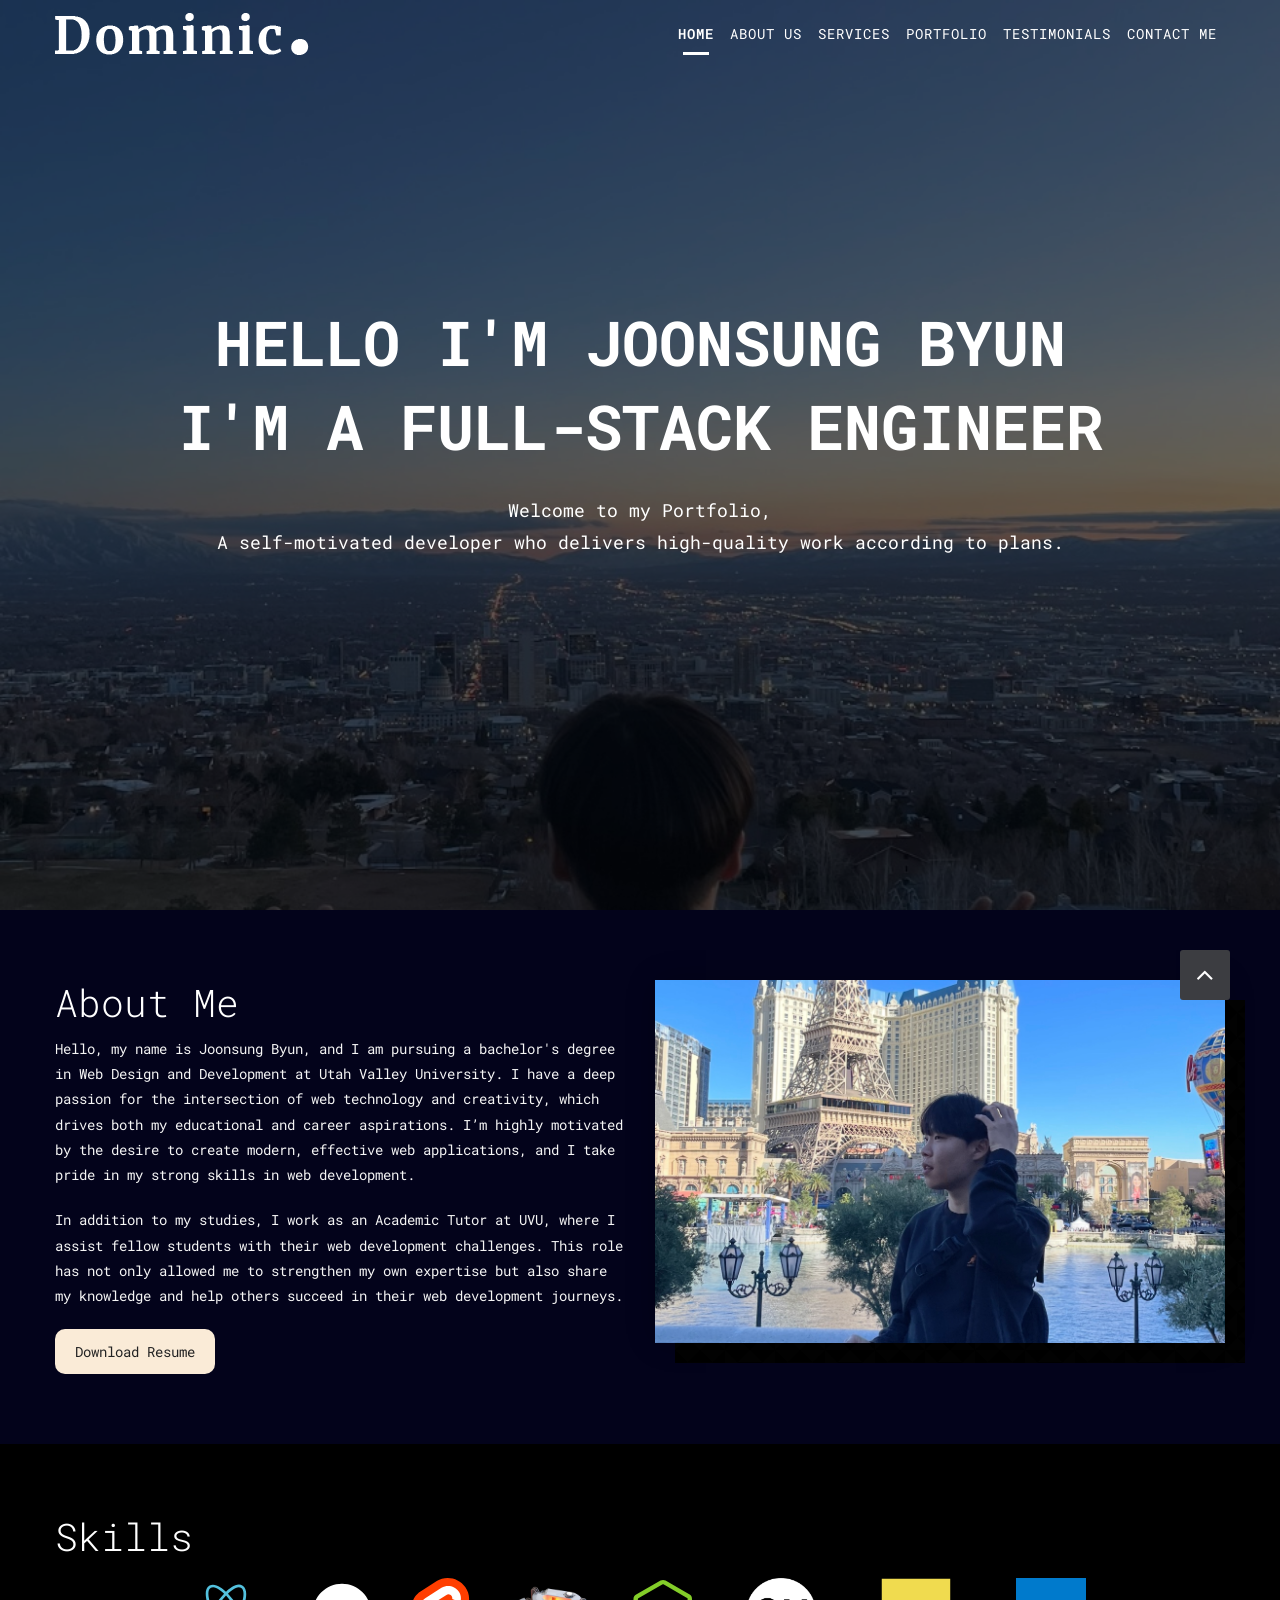
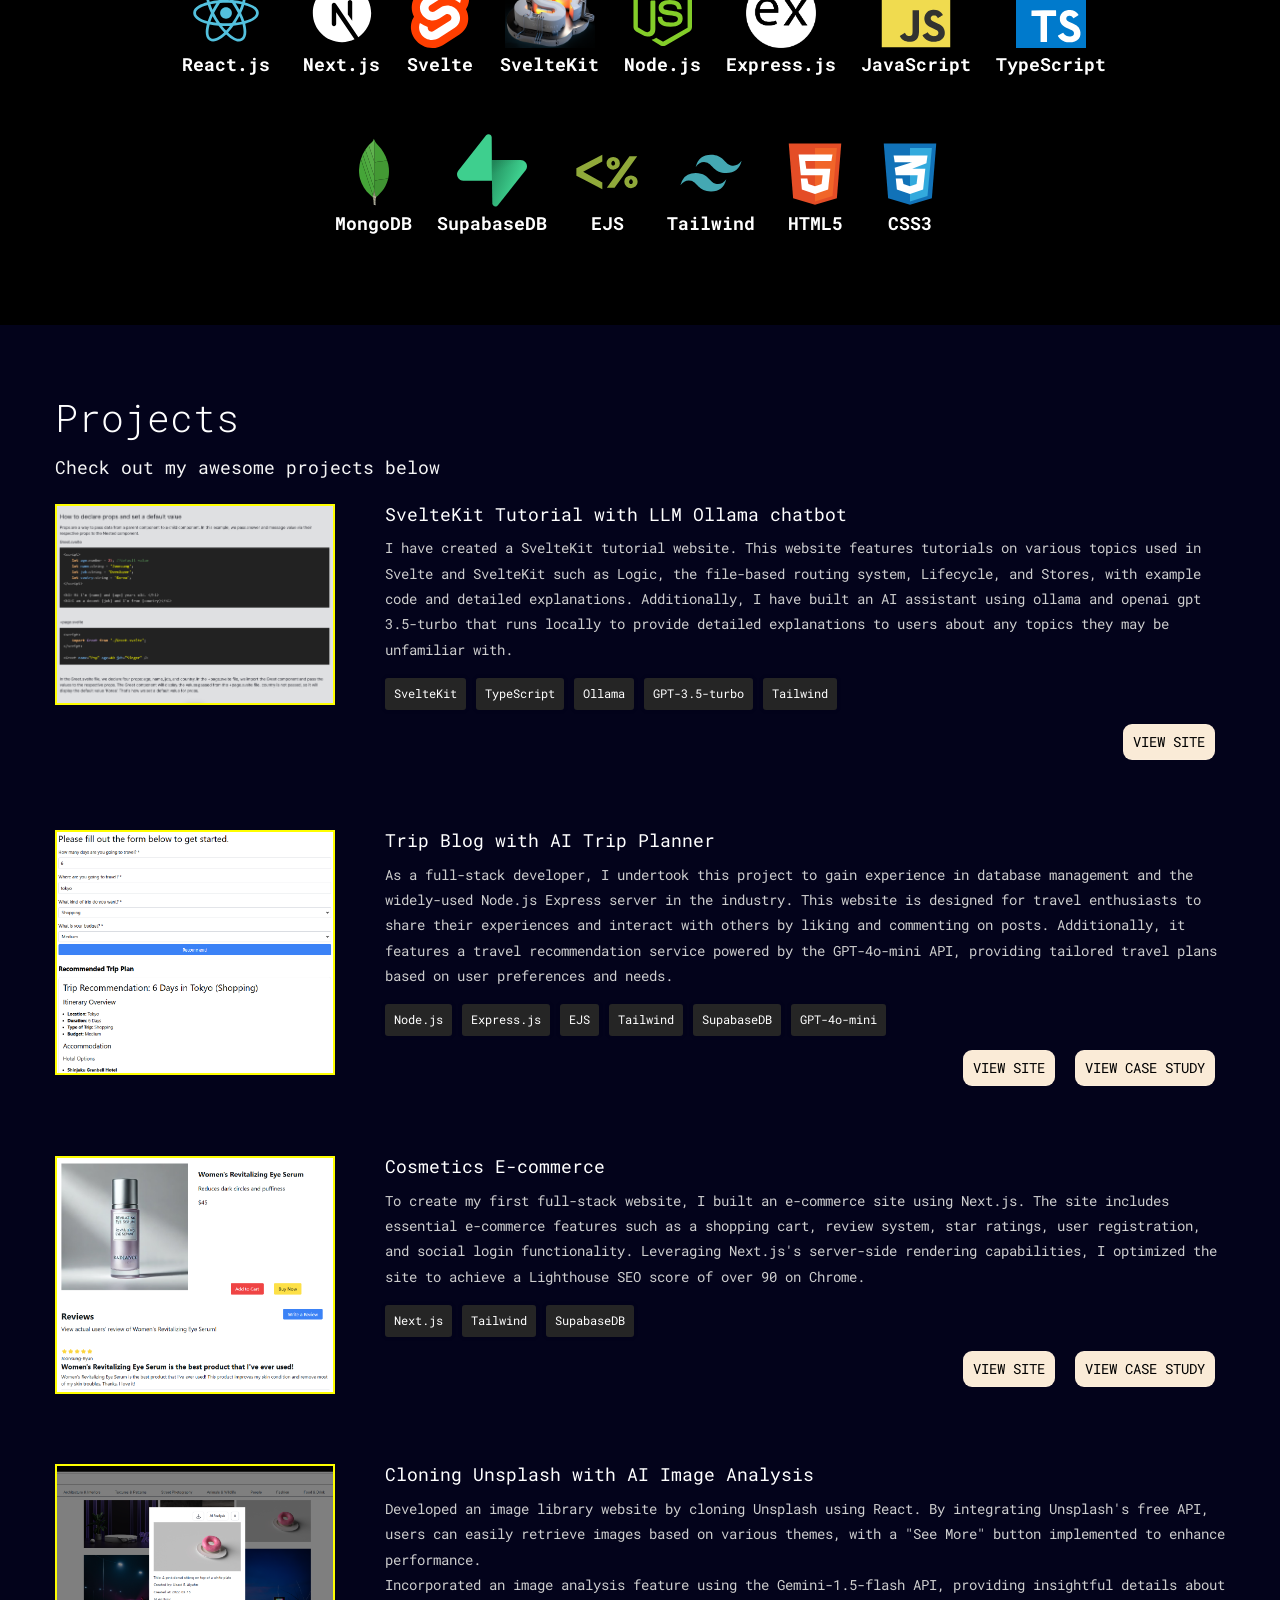
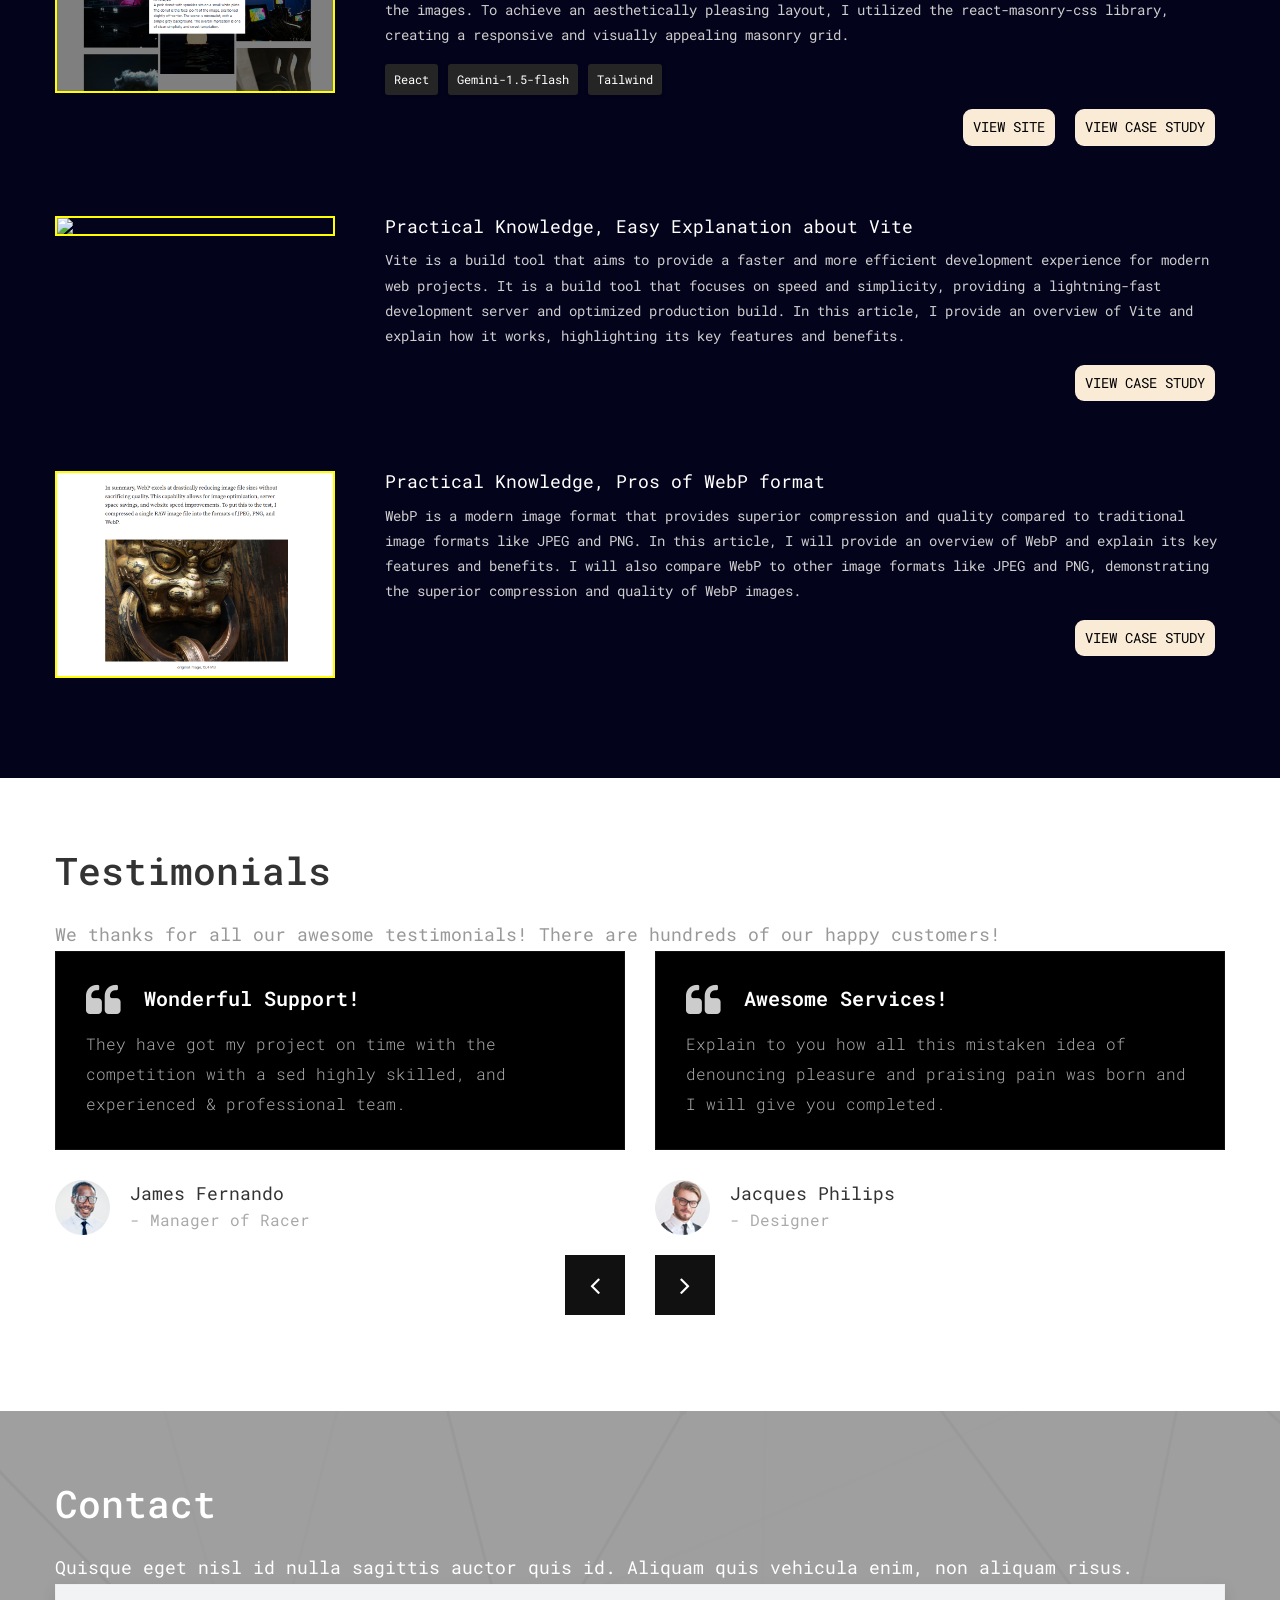
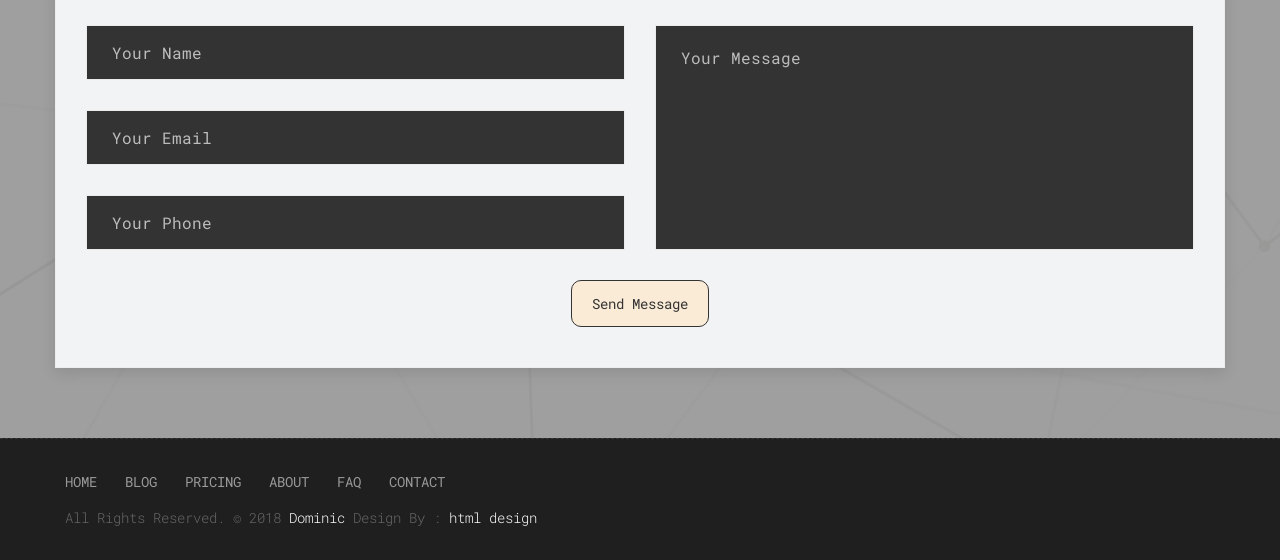
==== commit e7de1892: "Refactor styles in style.css and add intersection observer functionality in myjs.js" ====
--- a/index.html
+++ b/index.html
@@ -100,24 +100,26 @@
             <div class="row">
                 <div class="col-md-6">
                     <div class="message-box">
-                        <h2 style="color: white;" >About Me</h2>
-                        <p style="color: whitesmoke;"> Hello, my name is Joonsung Byun, and I am pursuing a bachelor's degree in Web Design and
+                        <h2 style="color: white;" id="aboutH2" data-id="aboutH2">About Me</h2>
+                        <p style="color: whitesmoke;" id="aboutP1" data-id="aboutP1"> Hello, my name is Joonsung Byun, and I am pursuing a bachelor's degree in Web Design and
                             Development at Utah Valley University. I have a deep passion for the intersection of web
                             technology and creativity, which drives both my educational and career aspirations. I’m
                             highly motivated by the desire to create modern, effective web applications, and I take
                             pride in my strong skills in web development.</p>
-                        <p style="color: whitesmoke;">In addition to my studies, I work as an Academic Tutor at UVU, where I assist fellow students
+                        <p style="color: whitesmoke;" id="aboutP2" data-id="aboutP2">In addition to my studies, I work as an Academic Tutor at UVU, where I assist fellow students
                             with their web development challenges. This role has not only allowed me to strengthen my
                             own expertise but also share my knowledge and help others succeed in their web development
                             journeys.</p>
-
-                        <a href="Resume-Joonsung-Byun.pdf" class="sim-btn" style="background-color: antiquewhite; padding: 10px 20px ; border-radius: 10px;" download><span>Download
-                                Resume</span></a>
+                            <div class="resumeBtnContainer">
+                                <a href="Resume-Joonsung-Byun.pdf" class="sim-btn"  download><span>Download
+                                    Resume</span></a>
+                            </div>
+
                     </div><!-- end messagebox -->
                 </div><!-- end col -->
 
                 <div class="col-md-6">
-                    <div class="right-box-pro wow fadeIn">
+                    <div class="right-box-pro wow fadeIn" id="aboutimg" data-id="aboutimg">
                         <img src="uploads/newMyImage.jpg" alt="" class="img-fluid img-rounded">
                     </div><!-- end media -->
                 </div><!-- end col -->
@@ -127,11 +129,11 @@
 
     <div id="services" class="section lb" style="background-color: black;">
         <div class="container">
-            <div class="section-title text-left">
-                <h3 style="color: white;">Skills</h3>
+            <div class="section-title text-left message-box">
+                <h2 style="color: white;" id="skillsH2" data-id="skillsH2">Skills</h2>
             </div>
 
-            <div id="skillContainer" style="display: flex; flex-wrap: wrap; gap: 16px; justify-content: center; align-items: baseline; gap: 25px; max-width: 960px; margin: auto; " >
+            <div id="skillContainer" style="display: flex; flex-wrap: wrap; gap: 16px; justify-content: center; align-items: baseline; gap: 25px; max-width: 960px; margin: auto; " data-id="skillContainer" >
 
                 <div class=""
                     style="display: flex; justify-content: center; flex-direction: column; align-items: center; margin-bottom: 5px; border-radius: 10px; padding: 8px;">
@@ -224,16 +226,16 @@
 
     <div id="portfolio" class="section lb" style="background-color: rgb(3, 3, 27);">
         <div class="container">
-            <div class="section-title text-left">
-                <h3 style="color: white;">Projects</h3>
+            <div class="section-title text-left message-box">
+                <h2 style="color: white;" id="projectsH2" data-id="projectsH2">Projects</h3>
                 <p style="color: whitesmoke;">Check out my awesome projects below</p>
                 </p>
             </div><!-- end title -->
             <div style="display: flex; flex-direction: column; gap: 40px;">
                 <!--각 each project-->
-                <section class="eachSection">
+                <section class="eachSection" id="project1" data-id="project1">
                     <div >
-                        <img  src="uploads/sveltekitThumbnail.png"/>
+                        <a href="https://joon-sveltekit-app.vercel.app/" target="_blank"><img  src="uploads/sveltekitThumbnail.png"/></a>   
                     </div>
                     <article >
                         <h3 style="color: white;">SvelteKit Tutorial with LLM Ollama chatbot</h3>
@@ -252,9 +254,9 @@
                     </article>
                 </section>
 
-                <section class="eachSection">
+                <section class="eachSection" id="project2" data-id="project2">
                     <div>
-                        <img src="uploads/nodetrip_thumbnail.png"/>
+                        <a href="https://numerous-marmoset-joonsungbyun-63fac5da.koyeb.app/" target="_blank"><img src="uploads/nodetrip_thumbnail.png"/></a>
                     </div>
                     <article>
                         <h3 style="color: white;">Trip Blog with AI Trip Planner</h3>
@@ -269,15 +271,15 @@
                             <li>GPT-4o-mini</li>
                         </ul>
                         <div class="btnContainer">
-                                <a href="https://numerous-marmoset-joonsungbyun-63fac5da.koyeb.app/recommendation" class="link" target="_blank">View Site</a>         
+                                <a href="https://numerous-marmoset-joonsungbyun-63fac5da.koyeb.app/" target="_blank" class="link" >View Site</a>         
                                 <a href="https://medium.com/@gmmicky1026/node-js-express-js-trip-blog-with-gpt-4o-mini-api-e9b7c89b215d" class="link" target="_blank">View Case Study</a>
                             </div>
                     </article>
                 </section>
 
-                <section class="eachSection">
+                <section class="eachSection" id="project3" data-id="project3">
                     <div>
-                        <img src="uploads/radianceThumbnail.png"/>
+                        <a href="https://radiancejoonsung.netlify.app/" target="_blank"><img src="uploads/radianceThumbnail.png"/></a>
                     </div>
                     <article>
                         <h3 style="color: white;">Cosmetics E-commerce</h3>
@@ -294,9 +296,9 @@
                     </article>
                 </section>
 
-                <section class="eachSection">
+                <section class="eachSection" id="project4" data-id="project4">
                     <div>
-                        <img src="uploads/aianalysis.png"/>
+                    <a href="https://ai-image-analysis-joon.netlify.app/" target="blank"><img src="uploads/aianalysis.png"/></a>    
                     </div>
                     <article>
                         <h3 style="color: white;">Cloning Unsplash with AI Image Analysis</h3>
@@ -314,9 +316,9 @@
                 </section>
 
                 
-                <section class="eachSection">
+                <section class="eachSection" id="project5" data-id="project5">
                     <div>
-                        <img src="https://zircon-shrine-0e3.notion.site/image/https%3A%2F%2Fprod-files-secure.s3.us-west-2.amazonaws.com%2Fac033efe-b96f-4fd2-8a41-4cc95d497ca1%2F2b4f3d97-e4df-4480-8de2-30a5eccd723d%2Fcdaab38d-2e1e-4520-9d8a-41b5ab282e85.png?table=block&id=ba677ddf-f0f0-42ef-a6f6-d9a9fd73141c&spaceId=ac033efe-b96f-4fd2-8a41-4cc95d497ca1&width=970&userId=&cache=v2"/>
+                        <a href="https://medium.com/@gmmicky1026/easy-explanation-about-vite-8a6493731fc4" target="_blank"> <img src="https://zircon-shrine-0e3.notion.site/image/https%3A%2F%2Fprod-files-secure.s3.us-west-2.amazonaws.com%2Fac033efe-b96f-4fd2-8a41-4cc95d497ca1%2F2b4f3d97-e4df-4480-8de2-30a5eccd723d%2Fcdaab38d-2e1e-4520-9d8a-41b5ab282e85.png?table=block&id=ba677ddf-f0f0-42ef-a6f6-d9a9fd73141c&spaceId=ac033efe-b96f-4fd2-8a41-4cc95d497ca1&width=970&userId=&cache=v2"/></a>  
                     </div>
                     <article>
                         <h3 style="color: white;">Practical Knowledge, Easy Explanation about Vite</h3>
@@ -329,9 +331,9 @@
                     </article>
                 </section>
                                 
-                <section class="eachSection">
+                <section class="eachSection" id="project6" data-id="project6">
                     <div>
-                        <img src="uploads/webp.png"/>
+                        <a href="https://medium.com/@gmmicky1026/why-webp-files-are-the-optimal-image-format-for-the-web-8531bff6406f" target="_blank"> <img src="uploads/webp.png"/></a>  
                     </div>
                     <article>
                         <h3 style="color: white;">Practical Knowledge, Pros of WebP format</h3>
@@ -544,6 +546,7 @@
     <!-- ALL PLUGINS -->
     <script src="js/custom.js"></script>
     <script src="js/jquery.vide.js"></script>
+    <script src="myjs.js"></script>
 
 </body>
 
--- a/style.css
+++ b/style.css
@@ -542,7 +542,6 @@
 .section-title {
     display: block;
     position: relative;
-    margin-bottom: 60px;
 }
 
 .section-title p {
@@ -583,7 +582,7 @@
 	display: inline-block;
 }
 
-.sim-btn{
+/* .sim-btn{
 	line-height: 50px;
 	height: 50px;
 	text-align: center;
@@ -591,7 +590,7 @@
 	margin-left: auto;
 	margin-top: 0px;
 	cursor: pointer;
-}
+} */
 
 .btn-hover-new::after {
     content: attr(data-text);
@@ -2407,6 +2406,7 @@
 
 .skills {
     display: flex;
+    flex-wrap: wrap;
     gap: 10px;
     margin-bottom: 14px;
 }
@@ -2492,7 +2492,7 @@
     font-size: 14px;
     text-transform: uppercase;
     font-weight: 400;
-    background-color: rgb(147, 190, 255);
+    background-color: antiquewhite; 
     border-radius: 9px;
     padding: 5px 10px;
     margin-right: 10px;
@@ -2511,19 +2511,98 @@
     background-color: #333333;
 }
 
-@media (max-width: 991px) {
+.resumeBtnContainer {
+    display: flex;
+    justify-content: center;
+    align-items: center;
+}
+.sim-btn{
+    background-color: antiquewhite; 
+    padding: 10px 20px; 
+    border-radius: 10px;
+    text-align: center;
+    cursor: pointer;
+}
+
+
+#aboutH2 {
+    transform: translateY(-100%);
+}
+
+#aboutP1 {
+    transform: translateX(-20%);
+}
+
+#aboutP2 {
+    transform: translateX(-20%);
+}
+#aboutimg {
+    transform: translateX(20%);
+}
+
+#skillsH2 {
+    transform: translateY(-100%);
+}
+
+#skillContainer {
+    transform: translateX(-20%);
+}
+
+
+
+
+
+
+
+
+
+
+
+
+
+
+
+
+
+
+
+@media (min-width: 768px) {
+    .resumeBtnContainer {
+        display: flex;
+        justify-content: start;
+        align-items: center;
+    }
+}
+
+@media (max-width: 500px) {
     .eachSection {
         display: flex;
         gap: 20px;
         flex-direction: column;
     }
 
+    .eachSection img {
+        width: 70%;
+        height: auto;
+        display: block;
+        border: 2px solid rgb(199, 202, 0);
+        margin: 0 auto;
+    }
+}
+
+@media (min-width: 501px) and (max-width: 991px) {
+    .eachSection {
+        display: flex;
+        gap: 20px;
+        flex-direction: column;
+    }
+
     .eachSection div {
         flex-basis: 100%;
     }
 
     .eachSection img {
-        width: 50%;
+        width: 60%;
         height: auto;
         display: block;
         border: 2px solid rgb(199, 202, 0);
@@ -2555,9 +2634,15 @@
         flex-basis: 75%;
     }
 
+
+
     .btnContainer {
         display: flex;
         justify-content: end;
         gap: 10px;
     }
+}
+
+.eachSection article p {
+    color: #cecece;
 }
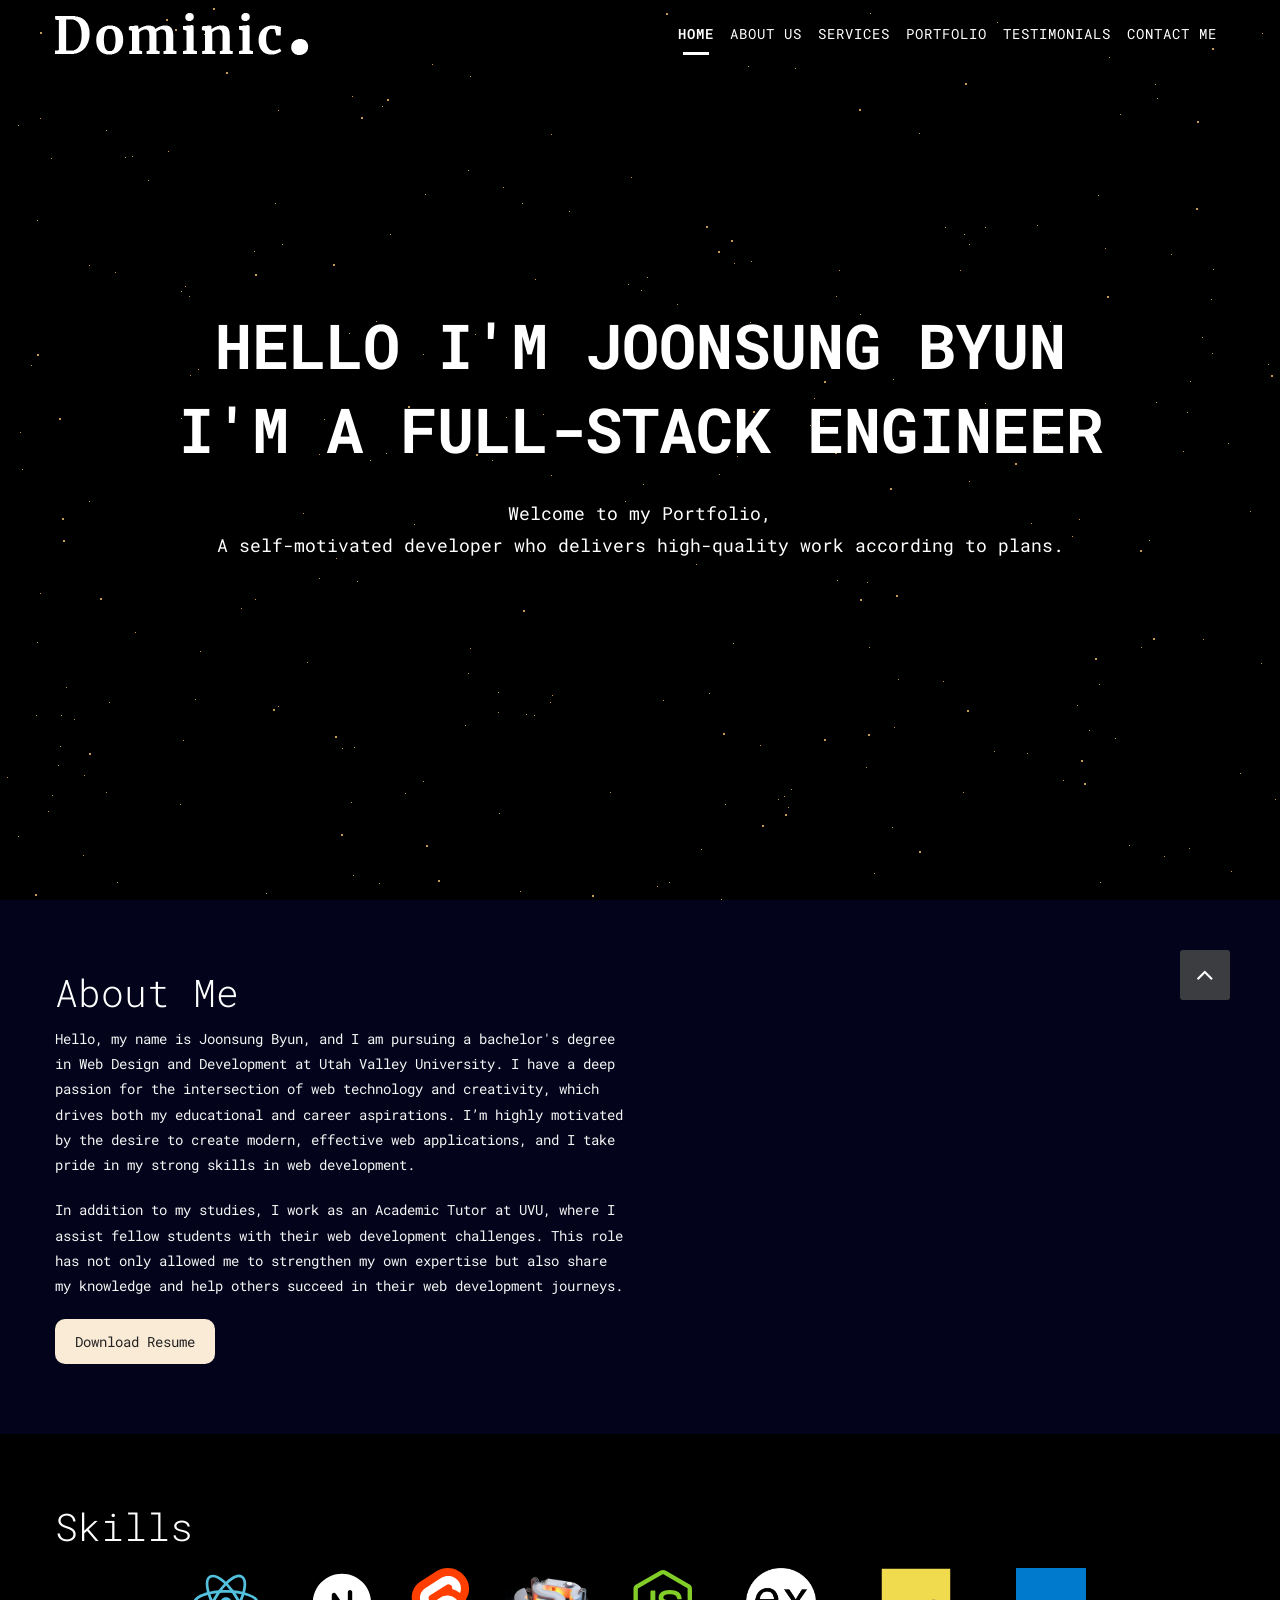
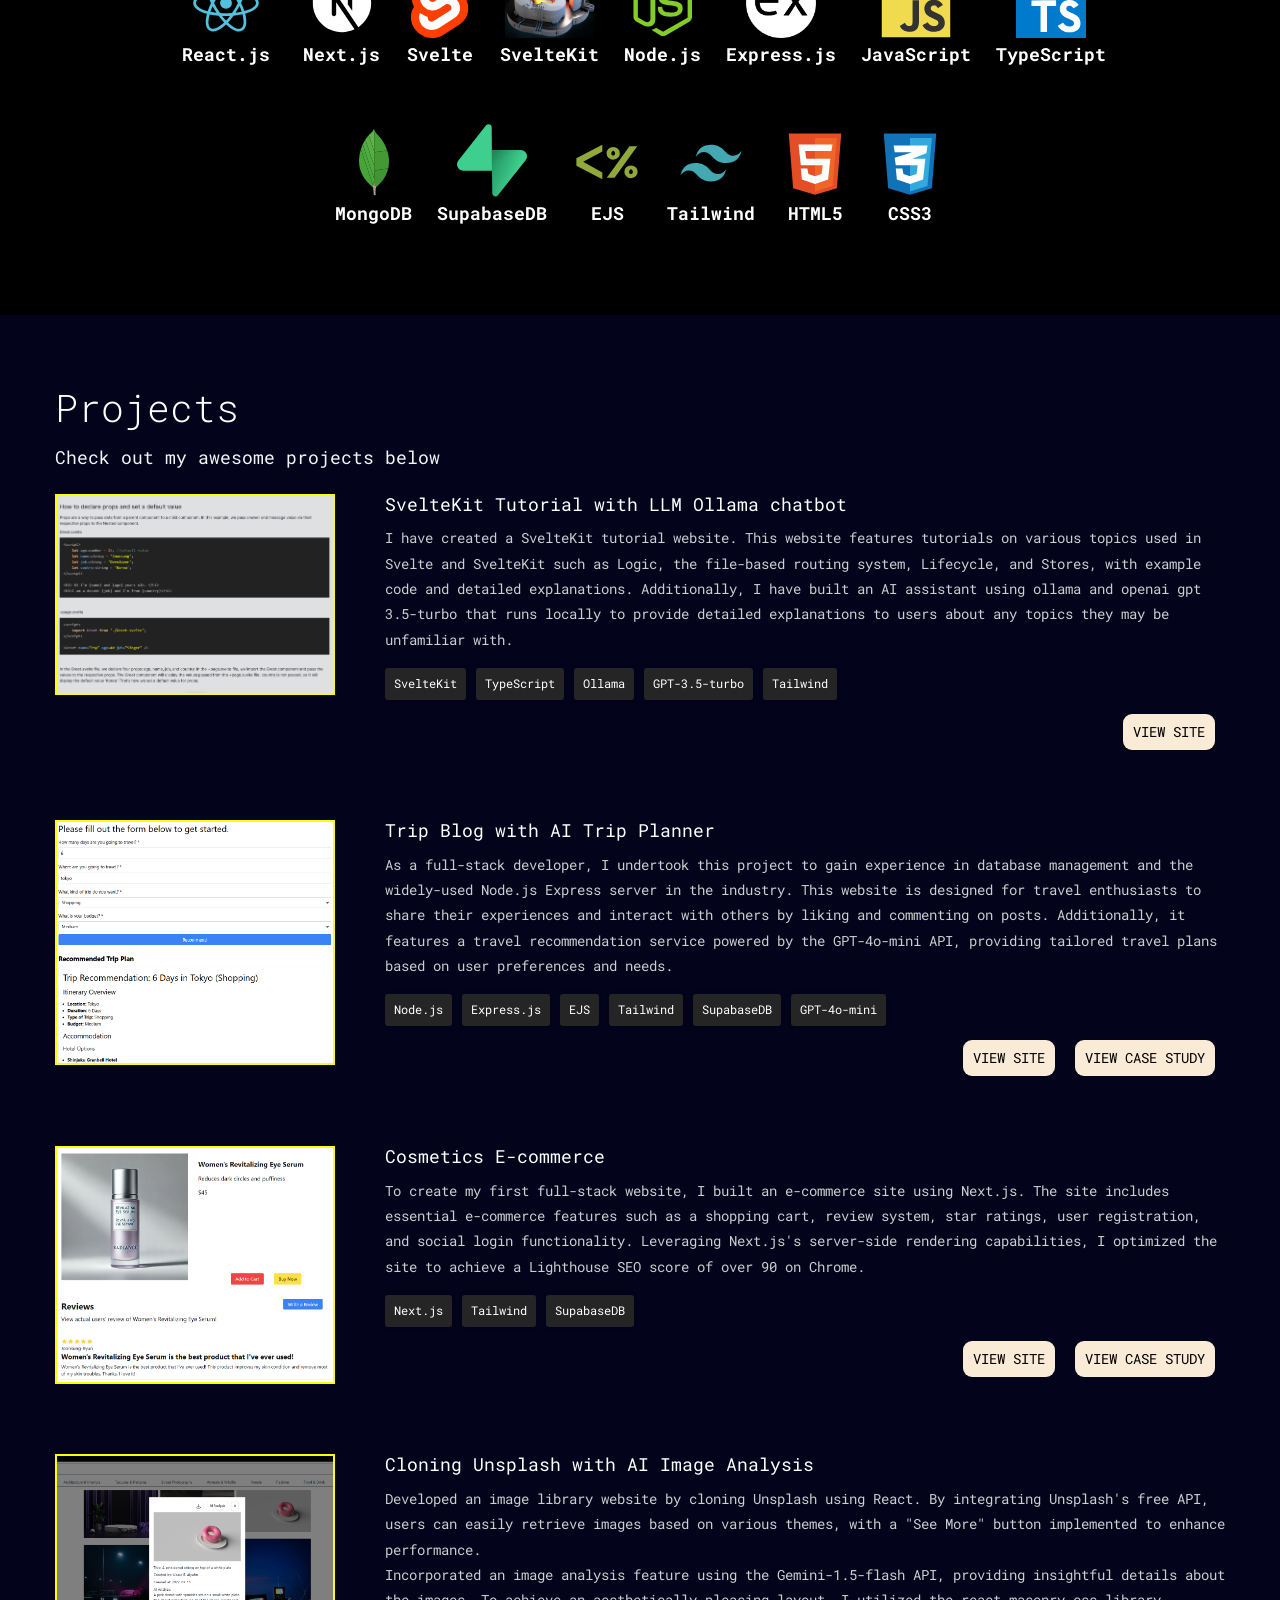
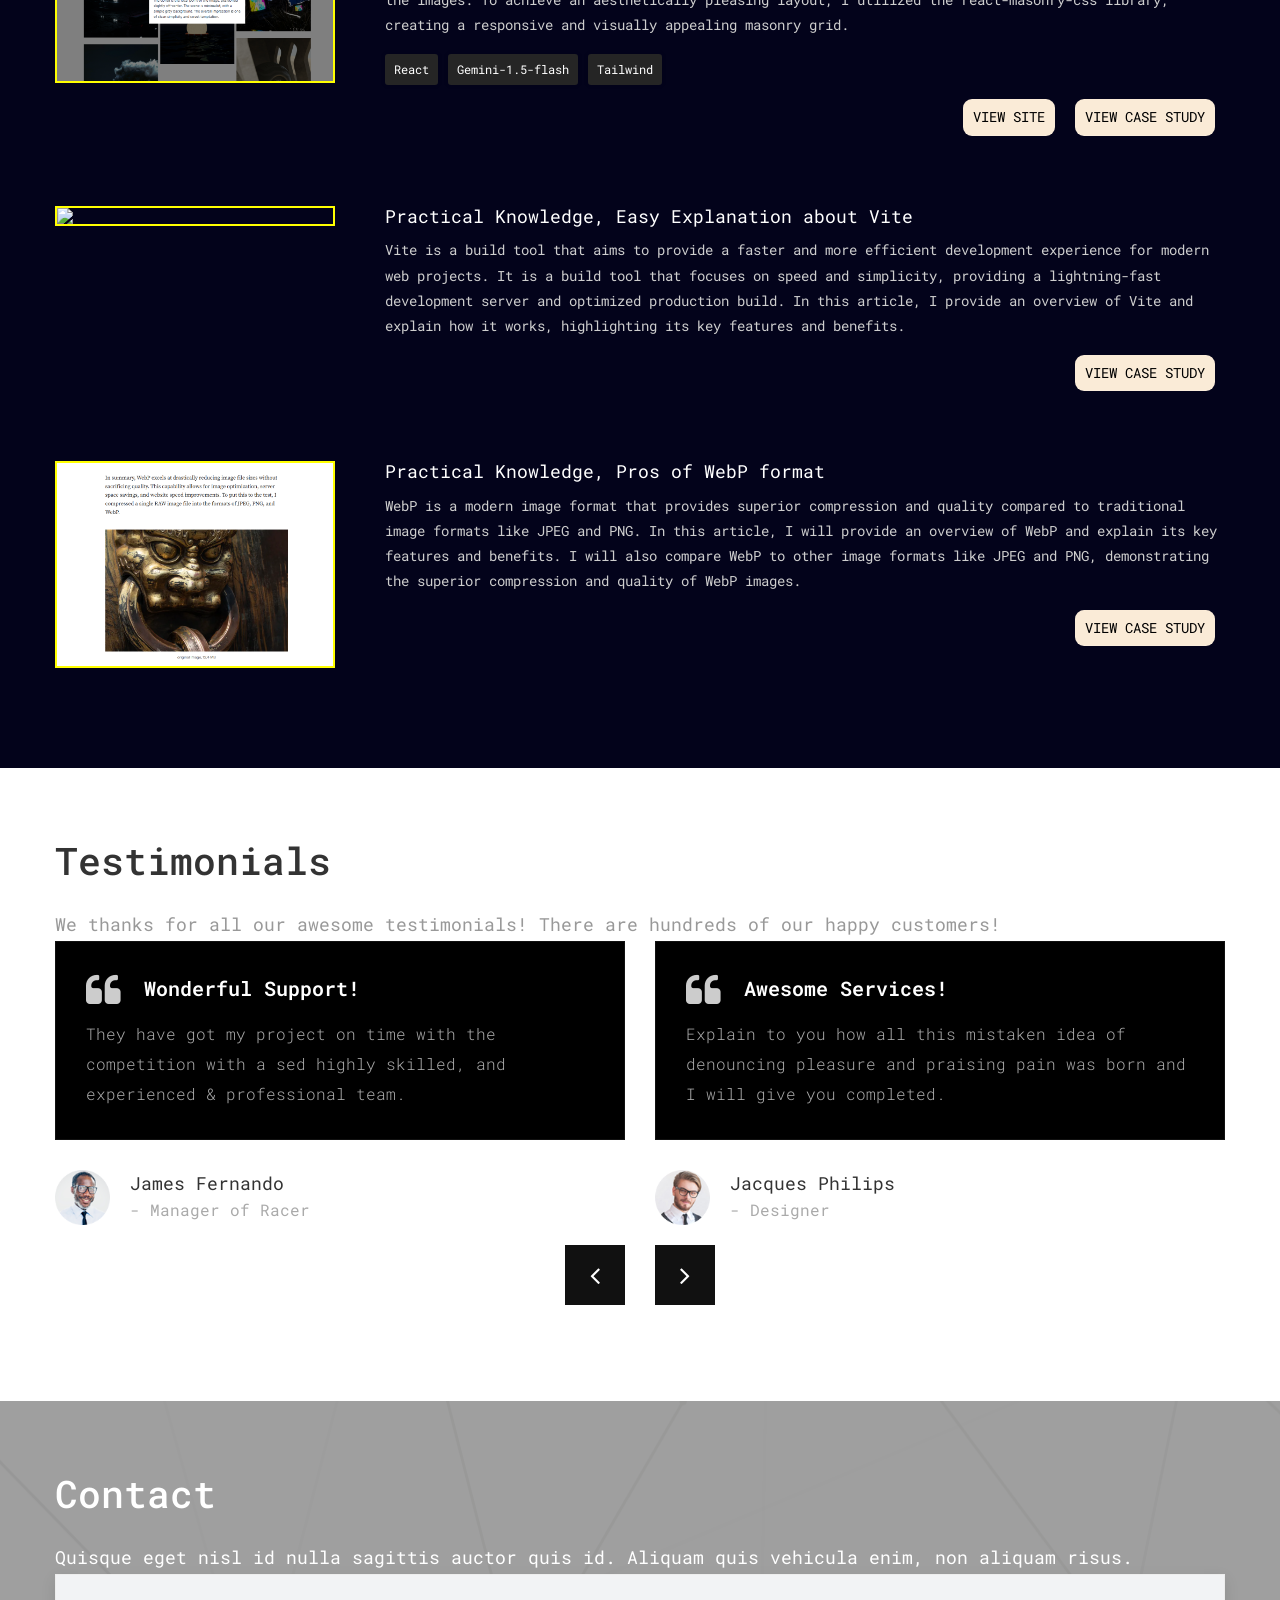
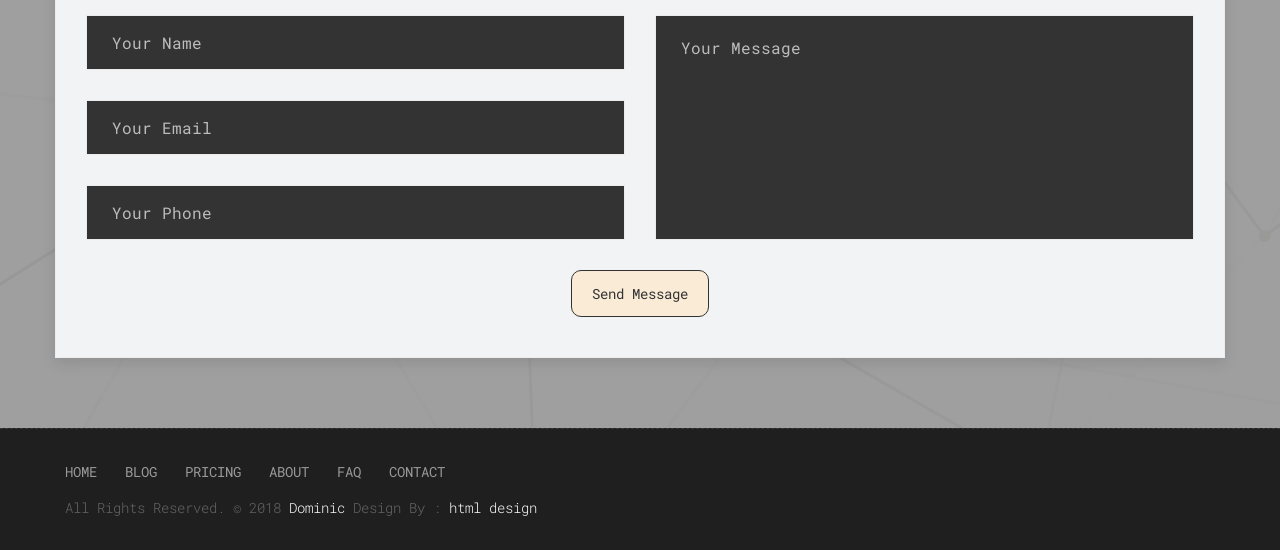
==== commit ef092872: "Update home section background and add animated star elements" ====
--- a/index.html
+++ b/index.html
@@ -82,8 +82,11 @@
         </div>
     </nav>
 
-    <section id="home" class="main-banner parallaxie" style="background: url('uploads/mySecondImage.jpg')">
-        <div class="heading" style="padding: 5px;">
+    <section id="home" class="main-banner parallaxie" style="background-color: black;">
+        <div class="bg-animation">
+            <div id="stars"></div>
+            <div id="stars2"></div>
+                 <div class="heading" style="padding: 5px; color: white;">
             <h1>hello i'm joonsung byun</h1>
             <h1>I'm a Full-Stack Engineer</h1>
             <p>Welcome to my Portfolio, <br>A self-motivated developer who delivers high-quality work according to
@@ -91,6 +94,10 @@
             <h3 class="cd-headline clip is-full-width">
             </h3>
         </div>
+            <div id="stars3"></div>
+            <div id="stars4"></div>
+        </div>
+
     </section>
 
 
--- a/style.css
+++ b/style.css
@@ -366,17 +366,21 @@
     right: 0;
     background-color: #000;
     z-index: 0;
-    opacity: .6;
+    opacity: 0;
 }
 .heading{
-	color: #fff;
-	display: table-cell;
+	color: white;
+	/* display: table-cell; */
 	vertical-align: middle;
 	position: relative;
 	z-index: 1;
+    display: flex;
+    flex-direction: column;
+    justify-content: center;
+    align-items: center;
 }
 .heading h1{
-	color: #ffffff;
+	color: white;
 	font-weight: 700;
 	font-size: 62px;
 	text-transform: uppercase;
@@ -387,7 +391,7 @@
 }
 
 .heading h3{
-	color: ffffff;
+	color: white;
 }
 
 .cd-words-wrapper {
@@ -451,7 +455,7 @@
 #mainNav.navbar-shrink {
     padding-top: 10px;
     padding-bottom: 10px;
-    background-color: #333333;
+    background-color: #000000;
 }
 
 #clouds{
@@ -2548,6 +2552,150 @@
     transform: translateX(-20%);
 }
 
+.full-wh {
+    position: absolute;
+    top: 0px;
+    left: 0px;
+    bottom: 0px;
+    width: 100%;
+}
+
+.bg-animation {
+    position: fixed;
+    top: 0;
+    left: 0;
+    width: 100%;
+    height: 100%;
+}
+
+.bg-animation {
+    position: fixed;
+    top: 0;
+    left: 0;
+    width: 100%;
+    height: 100%;
+
+}
+
+#stars {
+    width: 1px;
+    height: 1px;
+    background: transparent;
+    box-shadow: 117px 1613px #c49952, 1488px 635px #c49952, 944px 914px #c49952, 647px 277px #c49952, 1792px 1205px #c49952, 656px 1517px #c49952, 820px 1839px #c49952, 1153px 1400px #c49952, 870px 13px #c49952, 550px 702px #c49952, 1155px 1056px #c49952, 88px 1709px #c49952, 1450px 1090px #c49952, 1929px 457px #c49952, 1390px 905px #c49952, 1771px 269px #c49952, 1741px 669px #c49952, 432px 64px #c49952, 563px 996px #c49952, 1918px 1873px #c49952, 1845px 1211px #c49952, 231px 1503px #c49952, 37px 220px #c49952, 1970px 495px #c49952, 1812px 925px #c49952, 67px 1398px #c49952, 535px 279px #c49952, 1837px 829px #c49952, 1945px 685px #c49952, 1677px 1817px #c49952, 1317px 1415px #c49952, 1785px 905px #c49952, 1787px 1554px #c49952, 802px 1296px #c49952, 512px 1101px #c49952, 583px 1364px #c49952, 336px 558px #c49952, 979px 334px #c49952, 106px 792px #c49952, 204px 34px #c49952, 1845px 1763px #c49952, 445px 1599px #c49952, 386px 453px #c49952, 471px 952px #c49952, 1466px 1676px #c49952, 1885px 303px #c49952, 51px 1717px #c49952, 1211px 299px #c49952, 1546px 1887px #c49952, 1067px 33px #c49952, 1088px 1326px #c49952, 1938px 760px #c49952, 470px 648px #c49952, 1213px 269px #c49952, 1767px 78px #c49952, 977px 976px #c49952, 1926px 175px #c49952, 722px 1512px #c49952, 945px 227px #c49952, 1811px 99px #c49952, 1912px 1406px #c49952, 1602px 1243px #c49952, 610px 449px #c49952, 654px 1393px #c49952, 1930px 1193px #c49952, 258px 1184px #c49952, 89px 265px #c49952, 824px 1494px #c49952, 1506px 1435px #c49952, 1027px 753px #c49952, 1px 1197px #c49952, 530px 1161px #c49952, 864px 1555px #c49952, 1610px 1604px #c49952, 1035px 1114px #c49952, 1456px 133px #c49952, 1196px 1253px #c49952, 361px 1037px #c49952, 834px 351px #c49952, 436px 1676px #c49952, 1194px 1007px #c49952, 1141px 647px #c49952, 319px 454px #c49952, 937px 1769px #c49952, 1872px 1013px #c49952, 733px 643px #c49952, 1250px 511px #c49952, 189px 296px #c49952, 1639px 163px #c49952, 1584px 336px #c49952, 1912px 1343px #c49952, 1298px 1307px #c49952, 1750px 902px #c49952, 1129px 845px #c49952, 1899px 1470px #c49952, 1427px 232px #c49952, 1391px 838px #c49952, 1225px 1819px #c49952, 190px 1366px #c49952, 1865px 518px #c49952, 203px 1383px #c49952, 1455px 614px #c49952, 423px 354px #c49952, 1678px 1790px #c49952, 241px 608px #c49952, 1089px 730px #c49952, 1342px 38px #c49952, 1848px 249px #c49952, 1874px 1785px #c49952, 1040px 1837px #c49952, 751px 261px #c49952, 510px 1975px #c49952, 52px 795px #c49952, 1786px 1310px #c49952, 498px 712px #c49952, 190px 375px #c49952, 1341px 722px #c49952, 43px 1394px #c49952, 1821px 1687px #c49952, 106px 130px #c49952, 1717px 1978px #c49952, 168px 151px #c49952, 183px 740px #c49952, 945px 1381px #c49952, 669px 1170px #c49952, 1285px 1816px #c49952, 110px 1217px #c49952, 1623px 813px #c49952, 869px 647px #c49952, 867px 582px #c49952, 735px 1240px #c49952, 519px 1896px #c49952, 132px 156px #c49952, 1649px 193px #c49952, 241px 1109px #c49952, 643px 484px #c49952, 574px 1282px #c49952, 1952px 564px #c49952, 1978px 145px #c49952, 329px 903px #c49952, 1674px 617px #c49952, 1978px 558px #c49952, 1808px 1715px #c49952, 1526px 1238px #c49952, 475px 1330px #c49952, 810px 425px #c49952, 1709px 634px #c49952, 1658px 336px #c49952, 425px 194px #c49952, 352px 96px #c49952, 148px 180px #c49952, 1139px 1046px #c49952, 1809px 1233px #c49952, 1669px 171px #c49952, 263px 1394px #c49952, 534px 715px #c49952, 396px 1008px #c49952, 589px 1445px #c49952, 1190px 381px #c49952, 1709px 279px #c49952, 520px 891px #c49952, 1136px 1867px #c49952, 1280px 1233px #c49952, 836px 296px #c49952, 1348px 646px #c49952, 1539px 913px #c49952, 423px 781px #c49952, 1271px 1805px #c49952, 696px 564px #c49952, 1549px 804px #c49952, 303px 1555px #c49952, 1449px 1903px #c49952, 66px 687px #c49952, 1164px 856px #c49952, 1958px 1326px #c49952, 125px 157px #c49952, 508px 1669px #c49952, 465px 725px #c49952, 1925px 1440px #c49952, 405px 793px #c49952, 278px 110px #c49952, 1084px 1065px #c49952, 1077px 705px #c49952, 663px 1844px #c49952, 734px 263px #c49952, 870px 1761px #c49952, 103px 1169px #c49952, 1506px 1295px #c49952, 1883px 926px #c49952, 335px 1361px #c49952, 1126px 1284px #c49952, 257px 1165px #c49952, 837px 580px #c49952, 1211px 1362px #c49952, 1137px 1380px #c49952, 135px 632px #c49952, 1491px 1965px #c49952, 1098px 195px #c49952, 506px 417px #c49952, 693px 1243px #c49952, 622px 1862px #c49952, 1412px 1343px #c49952, 948px 1894px #c49952, 1315px 1363px #c49952, 754px 1098px #c49952, 1931px 930px #c49952, 1831px 342px #c49952, 1751px 1839px #c49952, 84px 775px #c49952, 1662px 1488px #c49952, 617px 1769px #c49952, 1869px 1292px #c49952, 963px 432px #c49952, 371px 1114px #c49952, 37px 642px #c49952, 21px 1184px #c49952, 602px 366px #c49952, 414px 524px #c49952, 282px 244px #c49952, 1689px 868px #c49952, 943px 681px #c49952, 898px 679px #c49952, 449px 1774px #c49952, 1678px 1313px #c49952, 475px 1811px #c49952, 1146px 1509px #c49952, 1151px 1863px #c49952, 1617px 846px #c49952, 82px 1077px #c49952, 324px 1317px #c49952, 1516px 885px #c49952, 1706px 1526px #c49952, 1925px 1180px #c49952, 553px 967px #c49952, 1072px 536px #c49952, 1715px 1816px #c49952, 185px 286px #c49952, 1362px 1600px #c49952, 628px 1938px #c49952, 1187px 412px #c49952, 569px 211px #c49952, 1959px 1356px #c49952, 1571px 105px #c49952, 319px 1111px #c49952, 36px 1364px #c49952, 502px 1788px #c49952, 1051px 1993px #c49952, 1617px 773px #c49952, 424px 1507px #c49952, 1623px 1955px #c49952, 307px 662px #c49952, 183px 1048px #c49952, 1919px 1453px #c49952, 1006px 1817px #c49952, 468px 673px #c49952, 1142px 1375px #c49952, 1228px 443px #c49952, 1734px 552px #c49952, 20px 1041px #c49952, 1783px 334px #c49952, 98px 1237px #c49952, 1356px 1940px #c49952, 853px 1779px #c49952, 1910px 560px #c49952, 1174px 1656px #c49952, 110px 1724px #c49952, 542px 1771px #c49952, 1758px 1931px #c49952, 1463px 1401px #c49952, 1155px 84px #c49952, 1504px 835px #c49952, 750px 322px #c49952, 407px 1900px #c49952, 1600px 1141px #c49952, 657px 886px #c49952, 526px 714px #c49952, 18px 836px #c49952, 1546px 1548px #c49952, 22px 469px #c49952, 594px 1466px #c49952, 1160px 1078px #c49952, 627px 1055px #c49952, 195px 699px #c49952, 1099px 684px #c49952, 530px 551px #c49952, 1160px 1325px #c49952, 894px 727px #c49952, 1157px 98px #c49952, 136px 1483px #c49952, 1875px 1975px #c49952, 1803px 566px #c49952, 318px 1073px #c49952, 1866px 1656px #c49952, 543px 414px #c49952, 719px 474px #c49952, 1115px 738px #c49952, 353px 875px #c49952, 184px 1938px #c49952, 1854px 1534px #c49952, 420px 1698px #c49952, 1480px 1550px #c49952, 522px 203px #c49952, 1897px 1904px #c49952, 975px 1708px #c49952, 1774px 602px #c49952, 1908px 274px #c49952, 61px 715px #c49952, 983px 1156px #c49952, 326px 1013px #c49952, 641px 290px #c49952, 1522px 120px #c49952, 405px 1637px #c49952, 1021px 1099px #c49952, 631px 1145px #c49952, 982px 1967px #c49952, 200px 651px #c49952, 795px 351px #c49952, 790px 1082px #c49952, 144px 1572px #c49952, 1542px 901px #c49952, 158px 1524px #c49952, 849px 1843px #c49952, 1807px 203px #c49952, 1747px 45px #c49952, 1603px 1738px #c49952, 617px 1966px #c49952, 342px 748px #c49952, 1779px 1173px #c49952, 1428px 152px #c49952, 589px 1998px #c49952, 1940px 1838px #c49952, 115px 272px #c49952, 1217px 1395px #c49952, 1402px 1491px #c49952, 1833px 1814px #c49952, 243px 966px #c49952, 319px 578px #c49952, 813px 364px #c49952, 669px 882px #c49952, 551px 134px #c49952, 1819px 920px #c49952, 740px 1826px #c49952, 1021px 952px #c49952, 1575px 453px #c49952, 324px 419px #c49952, 929px 417px #c49952, 885px 1112px #c49952, 503px 187px #c49952, 1908px 362px #c49952, 1063px 1601px #c49952, 169px 1792px #c49952, 789px 963px #c49952, 1697px 948px #c49952, 1761px 1810px #c49952, 1844px 1591px #c49952, 1709px 949px #c49952, 1402px 1396px #c49952, 1037px 225px #c49952, 1832px 518px #c49952, 1728px 1782px #c49952, 194px 1421px #c49952, 1395px 742px #c49952, 1478px 1325px #c49952, 40px 593px #c49952, 1732px 117px #c49952, 51px 158px #c49952, 1598px 1672px #c49952, 701px 849px #c49952, 1403px 1979px #c49952, 145px 1414px #c49952, 550px 906px #c49952, 1366px 460px #c49952, 142px 1379px #c49952, 34px 1864px #c49952, 1346px 308px #c49952, 293px 998px #c49952, 21px 1868px #c49952, 540px 1033px #c49952, 60px 746px #c49952, 1602px 1476px #c49952, 180px 804px #c49952, 345px 1982px #c49952, 1439px 640px #c49952, 939px 1834px #c49952, 20px 432px #c49952, 492px 1549px #c49952, 109px 1579px #c49952, 1796px 1403px #c49952, 1079px 519px #c49952, 1664px 389px #c49952, 1627px 1061px #c49952, 823px 419px #c49952, 1399px 1882px #c49952, 1906px 344px #c49952, 1189px 848px #c49952, 117px 882px #c49952, 1262px 33px #c49952, 1048px 434px #c49952, 1208px 1309px #c49952, 1616px 408px #c49952, 1833px 853px #c49952, 1433px 1656px #c49952, 811px 1861px #c49952, 439px 1672px #c49952, 1105px 248px #c49952, 328px 1652px #c49952, 13px 1658px #c49952, 685px 987px #c49952, 985px 403px #c49952, 1664px 1206px #c49952, 1993px 1925px #c49952, 440px 917px #c49952, 1835px 319px #c49952, 1404px 1907px #c49952, 624px 1443px #c49952, 843px 954px #c49952, 478px 1567px #c49952, 895px 1602px #c49952, 1231px 871px #c49952, 1267px 1646px #c49952, 475px 334px #c49952, 784px 796px #c49952, 1294px 199px #c49952, 109px 702px #c49952, 1978px 362px #c49952, 291px 940px #c49952, 971px 1343px #c49952, 74px 719px #c49952, 36px 715px #c49952, 1007px 1423px #c49952, 860px 314px #c49952, 631px 177px #c49952, 1900px 1590px #c49952, 1239px 1348px #c49952, 1346px 1270px #c49952, 1934px 1475px #c49952, 1553px 559px #c49952, 588px 1969px #c49952, 670px 1269px #c49952, 1484px 376px #c49952, 20px 1424px #c49952, 1396px 8px #c49952, 969px 244px #c49952, 1807px 538px #c49952, 1873px 891px #c49952, 636px 1142px #c49952, 1474px 1562px #c49952, 763px 350px #c49952, 663px 700px #c49952, 500px 1469px #c49952, 1302px 722px #c49952, 181px 291px #c49952, 266px 893px #c49952, 1403px 654px #c49952, 492px 460px #c49952, 1503px 1369px #c49952, 23px 1662px #c49952, 349px 333px #c49952, 1435px 1017px #c49952, 1441px 705px #c49952, 1708px 1446px #c49952, 1041px 911px #c49952, 1063px 780px #c49952, 1158px 1356px #c49952, 767px 1454px #c49952, 1912px 797px #c49952, 1731px 1759px #c49952, 1378px 1390px #c49952, 1815px 1364px #c49952, 960px 270px #c49952, 1343px 427px #c49952, 275px 203px #c49952, 1319px 1092px #c49952, 1455px 770px #c49952, 283px 1503px #c49952, 1505px 901px #c49952, 1738px 1561px #c49952, 1526px 1935px #c49952, 1757px 669px #c49952, 1640px 620px #c49952, 1750px 722px #c49952, 748px 66px #c49952, 1149px 540px #c49952, 159px 953px #c49952, 200px 1426px #c49952, 515px 1110px #c49952, 1552px 737px #c49952, 1094px 1459px #c49952, 778px 799px #c49952, 1031px 523px #c49952, 743px 1825px #c49952, 1100px 882px #c49952, 1088px 1836px #c49952, 255px 599px #c49952, 67px 1361px #c49952, 247px 1721px #c49952, 1722px 346px #c49952, 1822px 155px #c49952, 452px 1973px #c49952, 415px 1960px #c49952, 1109px 57px #c49952, 273px 1392px #c49952, 404px 1071px #c49952, 1212px 353px #c49952, 370px 460px #c49952, 795px 1523px #c49952, 1932px 340px #c49952, 51px 1473px #c49952, 1268px 364px #c49952, 1512px 1862px #c49952, 1678px 1801px #c49952, 1796px 579px #c49952, 254px 251px #c49952, 1466px 1717px #c49952, 893px 379px #c49952, 1153px 923px #c49952, 913px 1808px #c49952, 791px 789px #c49952, 417px 1924px #c49952, 1336px 1599px #c49952, 1695px 908px #c49952, 1120px 114px #c49952, 493px 1949px #c49952, 68px 1905px #c49952, 969px 481px #c49952, 1420px 1095px #c49952, 800px 1117px #c49952, 390px 234px #c49952, 356px 1644px #c49952, 1098px 1486px #c49952, 1360px 521px #c49952, 149px 1198px #c49952, 354px 747px #c49952, 1749px 487px #c49952, 470px 76px #c49952, 1672px 289px #c49952, 1731px 545px #c49952, 1547px 1590px #c49952, 498px 692px #c49952, 398px 1592px #c49952, 1846px 1237px #c49952, 1537px 1474px #c49952, 1726px 1374px #c49952, 1922px 858px #c49952, 376px 321px #c49952, 985px 227px #c49952, 234px 1421px #c49952, 760px 745px #c49952, 1990px 1132px #c49952, 1560px 1597px #c49952, 338px 1310px #c49952, 1924px 1664px #c49952, 547px 1747px #c49952, 1639px 1282px #c49952, 1202px 337px #c49952, 1985px 779px #c49952, 737px 456px #c49952, 89px 501px #c49952, 963px 792px #c49952, 655px 1447px #c49952, 1492px 1994px #c49952, 1171px 254px #c49952, 892px 827px #c49952, 1735px 442px #c49952, 1474px 1187px #c49952, 846px 1518px #c49952, 557px 1805px #c49952, 738px 945px #c49952, 795px 68px #c49952, 663px 1956px #c49952, 1607px 290px #c49952, 1524px 15px #c49952, 1097px 1911px #c49952, 157px 1939px #c49952, 935px 1065px #c49952, 1809px 1708px #c49952, 164px 1157px #c49952, 83px 855px #c49952, 625px 501px #c49952, 814px 398px #c49952, 552px 695px #c49952, 597px 1546px #c49952, 1237px 1417px #c49952, 628px 284px #c49952, 866px 767px #c49952, 1403px 1394px #c49952, 765px 1563px #c49952, 1648px 109px #c49952, 1205px 1659px #c49952, 921px 1313px #c49952, 1319px 243px #c49952, 18px 125px #c49952, 7px 777px #c49952, 181px 418px #c49952, 1062px 1892px #c49952, 382px 106px #c49952, 994px 751px #c49952, 964px 234px #c49952, 40px 118px #c49952, 278px 706px #c49952, 1540px 1978px #c49952, 425px 1661px #c49952, 1050px 321px #c49952, 735px 1729px #c49952, 1438px 260px #c49952, 1229px 1109px #c49952, 186px 1041px #c49952, 244px 1184px #c49952, 392px 1472px #c49952, 670px 1249px #c49952, 1260px 1443px #c49952, 1977px 1511px #c49952, 1240px 773px #c49952, 303px 513px #c49952, 63px 1530px #c49952, 610px 792px #c49952, 1987px 1647px #c49952, 676px 1597px #c49952, 1740px 1244px #c49952, 816px 1661px #c49952, 351px 802px #c49952, 252px 1082px #c49952, 31px 365px #c49952, 1453px 984px #c49952, 667px 1233px #c49952, 1247px 1800px #c49952, 839px 270px #c49952, 775px 913px #c49952, 1966px 1398px #c49952, 499px 813px #c49952, 922px 1982px #c49952, 1409px 1902px #c49952, 1499px 1766px #c49952, 721px 899px #c49952, 788px 807px #c49952, 989px 1355px #c49952, 1248px 1274px #c49952, 849px 1091px #c49952, 1799px 1036px #c49952, 1486px 700px #c49952, 170px 1989px #c49952, 1275px 799px #c49952, 772px 2000px #c49952, 1642px 362px #c49952, 216px 940px #c49952, 1893px 281px #c49952, 1944px 1298px #c49952, 1294px 400px #c49952, 1523px 441px #c49952, 1829px 340px #c49952, 468px 170px #c49952, 1099px 967px #c49952, 1331px 665px #c49952, 1174px 1553px #c49952, 1567px 325px #c49952, 1028px 1399px #c49952, 781px 1451px #c49952, 1912px 1954px #c49952, 874px 873px #c49952, 1298px 1722px #c49952, 1879px 706px #c49952, 57px 1221px #c49952, 1116px 1432px #c49952, 48px 811px #c49952, 101px 916px #c49952, 677px 304px #c49952, 1203px 639px #c49952, 1391px 199px #c49952, 1895px 1988px #c49952, 1462px 1023px #c49952, 1216px 1751px #c49952, 1261px 663px #c49952, 1290px 1119px #c49952, 137px 1793px #c49952, 1052px 1470px #c49952, 1561px 226px #c49952, 1156px 402px #c49952, 709px 693px #c49952, 1040px 1911px #c49952, 1624px 1115px #c49952, 551px 475px #c49952, 416px 1090px #c49952, 1183px 451px #c49952, 58px 765px #c49952, 743px 1016px #c49952, 198px 369px #c49952, 1645px 1503px #c49952, 997px 22px #c49952, 1447px 1323px #c49952, 379px 883px #c49952, 1171px 1195px #c49952, 919px 133px #c49952, 1400px 517px #c49952, 725px 804px #c49952, 1600px 699px #c49952, 357px 581px #c49952, 266px 1713px #c49952, 848px 1749px #c49952, 1963px 1045px #c49952, 119px 1136px #c49952;
+    -webkit-animation: animStar 50s linear infinite;
+    -moz-animation: animStar 50s linear infinite;
+    -ms-animation: animStar 50s linear infinite;
+    animation: animStar 50s linear infinite;
+}
+
+#stars:after {
+    content: " ";
+    position: absolute;
+    top: 2000px;
+    width: 1px;
+    height: 1px;
+    background: transparent;
+    box-shadow: 117px 1613px #c49952, 1488px 635px #c49952, 944px 914px #c49952, 647px 277px #c49952, 1792px 1205px #c49952, 656px 1517px #c49952, 820px 1839px #c49952, 1153px 1400px #c49952, 870px 13px #c49952, 550px 702px #c49952, 1155px 1056px #c49952, 88px 1709px #c49952, 1450px 1090px #c49952, 1929px 457px #c49952, 1390px 905px #c49952, 1771px 269px #c49952, 1741px 669px #c49952, 432px 64px #c49952, 563px 996px #c49952, 1918px 1873px #c49952, 1845px 1211px #c49952, 231px 1503px #c49952, 37px 220px #c49952, 1970px 495px #c49952, 1812px 925px #c49952, 67px 1398px #c49952, 535px 279px #c49952, 1837px 829px #c49952, 1945px 685px #c49952, 1677px 1817px #c49952, 1317px 1415px #c49952, 1785px 905px #c49952, 1787px 1554px #c49952, 802px 1296px #c49952, 512px 1101px #c49952, 583px 1364px #c49952, 336px 558px #c49952, 979px 334px #c49952, 106px 792px #c49952, 204px 34px #c49952, 1845px 1763px #c49952, 445px 1599px #c49952, 386px 453px #c49952, 471px 952px #c49952, 1466px 1676px #c49952, 1885px 303px #c49952, 51px 1717px #c49952, 1211px 299px #c49952, 1546px 1887px #c49952, 1067px 33px #c49952, 1088px 1326px #c49952, 1938px 760px #c49952, 470px 648px #c49952, 1213px 269px #c49952, 1767px 78px #c49952, 977px 976px #c49952, 1926px 175px #c49952, 722px 1512px #c49952, 945px 227px #c49952, 1811px 99px #c49952, 1912px 1406px #c49952, 1602px 1243px #c49952, 610px 449px #c49952, 654px 1393px #c49952, 1930px 1193px #c49952, 258px 1184px #c49952, 89px 265px #c49952, 824px 1494px #c49952, 1506px 1435px #c49952, 1027px 753px #c49952, 1px 1197px #c49952, 530px 1161px #c49952, 864px 1555px #c49952, 1610px 1604px #c49952, 1035px 1114px #c49952, 1456px 133px #c49952, 1196px 1253px #c49952, 361px 1037px #c49952, 834px 351px #c49952, 436px 1676px #c49952, 1194px 1007px #c49952, 1141px 647px #c49952, 319px 454px #c49952, 937px 1769px #c49952, 1872px 1013px #c49952, 733px 643px #c49952, 1250px 511px #c49952, 189px 296px #c49952, 1639px 163px #c49952, 1584px 336px #c49952, 1912px 1343px #c49952, 1298px 1307px #c49952, 1750px 902px #c49952, 1129px 845px #c49952, 1899px 1470px #c49952, 1427px 232px #c49952, 1391px 838px #c49952, 1225px 1819px #c49952, 190px 1366px #c49952, 1865px 518px #c49952, 203px 1383px #c49952, 1455px 614px #c49952, 423px 354px #c49952, 1678px 1790px #c49952, 241px 608px #c49952, 1089px 730px #c49952, 1342px 38px #c49952, 1848px 249px #c49952, 1874px 1785px #c49952, 1040px 1837px #c49952, 751px 261px #c49952, 510px 1975px #c49952, 52px 795px #c49952, 1786px 1310px #c49952, 498px 712px #c49952, 190px 375px #c49952, 1341px 722px #c49952, 43px 1394px #c49952, 1821px 1687px #c49952, 106px 130px #c49952, 1717px 1978px #c49952, 168px 151px #c49952, 183px 740px #c49952, 945px 1381px #c49952, 669px 1170px #c49952, 1285px 1816px #c49952, 110px 1217px #c49952, 1623px 813px #c49952, 869px 647px #c49952, 867px 582px #c49952, 735px 1240px #c49952, 519px 1896px #c49952, 132px 156px #c49952, 1649px 193px #c49952, 241px 1109px #c49952, 643px 484px #c49952, 574px 1282px #c49952, 1952px 564px #c49952, 1978px 145px #c49952, 329px 903px #c49952, 1674px 617px #c49952, 1978px 558px #c49952, 1808px 1715px #c49952, 1526px 1238px #c49952, 475px 1330px #c49952, 810px 425px #c49952, 1709px 634px #c49952, 1658px 336px #c49952, 425px 194px #c49952, 352px 96px #c49952, 148px 180px #c49952, 1139px 1046px #c49952, 1809px 1233px #c49952, 1669px 171px #c49952, 263px 1394px #c49952, 534px 715px #c49952, 396px 1008px #c49952, 589px 1445px #c49952, 1190px 381px #c49952, 1709px 279px #c49952, 520px 891px #c49952, 1136px 1867px #c49952, 1280px 1233px #c49952, 836px 296px #c49952, 1348px 646px #c49952, 1539px 913px #c49952, 423px 781px #c49952, 1271px 1805px #c49952, 696px 564px #c49952, 1549px 804px #c49952, 303px 1555px #c49952, 1449px 1903px #c49952, 66px 687px #c49952, 1164px 856px #c49952, 1958px 1326px #c49952, 125px 157px #c49952, 508px 1669px #c49952, 465px 725px #c49952, 1925px 1440px #c49952, 405px 793px #c49952, 278px 110px #c49952, 1084px 1065px #c49952, 1077px 705px #c49952, 663px 1844px #c49952, 734px 263px #c49952, 870px 1761px #c49952, 103px 1169px #c49952, 1506px 1295px #c49952, 1883px 926px #c49952, 335px 1361px #c49952, 1126px 1284px #c49952, 257px 1165px #c49952, 837px 580px #c49952, 1211px 1362px #c49952, 1137px 1380px #c49952, 135px 632px #c49952, 1491px 1965px #c49952, 1098px 195px #c49952, 506px 417px #c49952, 693px 1243px #c49952, 622px 1862px #c49952, 1412px 1343px #c49952, 948px 1894px #c49952, 1315px 1363px #c49952, 754px 1098px #c49952, 1931px 930px #c49952, 1831px 342px #c49952, 1751px 1839px #c49952, 84px 775px #c49952, 1662px 1488px #c49952, 617px 1769px #c49952, 1869px 1292px #c49952, 963px 432px #c49952, 371px 1114px #c49952, 37px 642px #c49952, 21px 1184px #c49952, 602px 366px #c49952, 414px 524px #c49952, 282px 244px #c49952, 1689px 868px #c49952, 943px 681px #c49952, 898px 679px #c49952, 449px 1774px #c49952, 1678px 1313px #c49952, 475px 1811px #c49952, 1146px 1509px #c49952, 1151px 1863px #c49952, 1617px 846px #c49952, 82px 1077px #c49952, 324px 1317px #c49952, 1516px 885px #c49952, 1706px 1526px #c49952, 1925px 1180px #c49952, 553px 967px #c49952, 1072px 536px #c49952, 1715px 1816px #c49952, 185px 286px #c49952, 1362px 1600px #c49952, 628px 1938px #c49952, 1187px 412px #c49952, 569px 211px #c49952, 1959px 1356px #c49952, 1571px 105px #c49952, 319px 1111px #c49952, 36px 1364px #c49952, 502px 1788px #c49952, 1051px 1993px #c49952, 1617px 773px #c49952, 424px 1507px #c49952, 1623px 1955px #c49952, 307px 662px #c49952, 183px 1048px #c49952, 1919px 1453px #c49952, 1006px 1817px #c49952, 468px 673px #c49952, 1142px 1375px #c49952, 1228px 443px #c49952, 1734px 552px #c49952, 20px 1041px #c49952, 1783px 334px #c49952, 98px 1237px #c49952, 1356px 1940px #c49952, 853px 1779px #c49952, 1910px 560px #c49952, 1174px 1656px #c49952, 110px 1724px #c49952, 542px 1771px #c49952, 1758px 1931px #c49952, 1463px 1401px #c49952, 1155px 84px #c49952, 1504px 835px #c49952, 750px 322px #c49952, 407px 1900px #c49952, 1600px 1141px #c49952, 657px 886px #c49952, 526px 714px #c49952, 18px 836px #c49952, 1546px 1548px #c49952, 22px 469px #c49952, 594px 1466px #c49952, 1160px 1078px #c49952, 627px 1055px #c49952, 195px 699px #c49952, 1099px 684px #c49952, 530px 551px #c49952, 1160px 1325px #c49952, 894px 727px #c49952, 1157px 98px #c49952, 136px 1483px #c49952, 1875px 1975px #c49952, 1803px 566px #c49952, 318px 1073px #c49952, 1866px 1656px #c49952, 543px 414px #c49952, 719px 474px #c49952, 1115px 738px #c49952, 353px 875px #c49952, 184px 1938px #c49952, 1854px 1534px #c49952, 420px 1698px #c49952, 1480px 1550px #c49952, 522px 203px #c49952, 1897px 1904px #c49952, 975px 1708px #c49952, 1774px 602px #c49952, 1908px 274px #c49952, 61px 715px #c49952, 983px 1156px #c49952, 326px 1013px #c49952, 641px 290px #c49952, 1522px 120px #c49952, 405px 1637px #c49952, 1021px 1099px #c49952, 631px 1145px #c49952, 982px 1967px #c49952, 200px 651px #c49952, 795px 351px #c49952, 790px 1082px #c49952, 144px 1572px #c49952, 1542px 901px #c49952, 158px 1524px #c49952, 849px 1843px #c49952, 1807px 203px #c49952, 1747px 45px #c49952, 1603px 1738px #c49952, 617px 1966px #c49952, 342px 748px #c49952, 1779px 1173px #c49952, 1428px 152px #c49952, 589px 1998px #c49952, 1940px 1838px #c49952, 115px 272px #c49952, 1217px 1395px #c49952, 1402px 1491px #c49952, 1833px 1814px #c49952, 243px 966px #c49952, 319px 578px #c49952, 813px 364px #c49952, 669px 882px #c49952, 551px 134px #c49952, 1819px 920px #c49952, 740px 1826px #c49952, 1021px 952px #c49952, 1575px 453px #c49952, 324px 419px #c49952, 929px 417px #c49952, 885px 1112px #c49952, 503px 187px #c49952, 1908px 362px #c49952, 1063px 1601px #c49952, 169px 1792px #c49952, 789px 963px #c49952, 1697px 948px #c49952, 1761px 1810px #c49952, 1844px 1591px #c49952, 1709px 949px #c49952, 1402px 1396px #c49952, 1037px 225px #c49952, 1832px 518px #c49952, 1728px 1782px #c49952, 194px 1421px #c49952, 1395px 742px #c49952, 1478px 1325px #c49952, 40px 593px #c49952, 1732px 117px #c49952, 51px 158px #c49952, 1598px 1672px #c49952, 701px 849px #c49952, 1403px 1979px #c49952, 145px 1414px #c49952, 550px 906px #c49952, 1366px 460px #c49952, 142px 1379px #c49952, 34px 1864px #c49952, 1346px 308px #c49952, 293px 998px #c49952, 21px 1868px #c49952, 540px 1033px #c49952, 60px 746px #c49952, 1602px 1476px #c49952, 180px 804px #c49952, 345px 1982px #c49952, 1439px 640px #c49952, 939px 1834px #c49952, 20px 432px #c49952, 492px 1549px #c49952, 109px 1579px #c49952, 1796px 1403px #c49952, 1079px 519px #c49952, 1664px 389px #c49952, 1627px 1061px #c49952, 823px 419px #c49952, 1399px 1882px #c49952, 1906px 344px #c49952, 1189px 848px #c49952, 117px 882px #c49952, 1262px 33px #c49952, 1048px 434px #c49952, 1208px 1309px #c49952, 1616px 408px #c49952, 1833px 853px #c49952, 1433px 1656px #c49952, 811px 1861px #c49952, 439px 1672px #c49952, 1105px 248px #c49952, 328px 1652px #c49952, 13px 1658px #c49952, 685px 987px #c49952, 985px 403px #c49952, 1664px 1206px #c49952, 1993px 1925px #c49952, 440px 917px #c49952, 1835px 319px #c49952, 1404px 1907px #c49952, 624px 1443px #c49952, 843px 954px #c49952, 478px 1567px #c49952, 895px 1602px #c49952, 1231px 871px #c49952, 1267px 1646px #c49952, 475px 334px #c49952, 784px 796px #c49952, 1294px 199px #c49952, 109px 702px #c49952, 1978px 362px #c49952, 291px 940px #c49952, 971px 1343px #c49952, 74px 719px #c49952, 36px 715px #c49952, 1007px 1423px #c49952, 860px 314px #c49952, 631px 177px #c49952, 1900px 1590px #c49952, 1239px 1348px #c49952, 1346px 1270px #c49952, 1934px 1475px #c49952, 1553px 559px #c49952, 588px 1969px #c49952, 670px 1269px #c49952, 1484px 376px #c49952, 20px 1424px #c49952, 1396px 8px #c49952, 969px 244px #c49952, 1807px 538px #c49952, 1873px 891px #c49952, 636px 1142px #c49952, 1474px 1562px #c49952, 763px 350px #c49952, 663px 700px #c49952, 500px 1469px #c49952, 1302px 722px #c49952, 181px 291px #c49952, 266px 893px #c49952, 1403px 654px #c49952, 492px 460px #c49952, 1503px 1369px #c49952, 23px 1662px #c49952, 349px 333px #c49952, 1435px 1017px #c49952, 1441px 705px #c49952, 1708px 1446px #c49952, 1041px 911px #c49952, 1063px 780px #c49952, 1158px 1356px #c49952, 767px 1454px #c49952, 1912px 797px #c49952, 1731px 1759px #c49952, 1378px 1390px #c49952, 1815px 1364px #c49952, 960px 270px #c49952, 1343px 427px #c49952, 275px 203px #c49952, 1319px 1092px #c49952, 1455px 770px #c49952, 283px 1503px #c49952, 1505px 901px #c49952, 1738px 1561px #c49952, 1526px 1935px #c49952, 1757px 669px #c49952, 1640px 620px #c49952, 1750px 722px #c49952, 748px 66px #c49952, 1149px 540px #c49952, 159px 953px #c49952, 200px 1426px #c49952, 515px 1110px #c49952, 1552px 737px #c49952, 1094px 1459px #c49952, 778px 799px #c49952, 1031px 523px #c49952, 743px 1825px #c49952, 1100px 882px #c49952, 1088px 1836px #c49952, 255px 599px #c49952, 67px 1361px #c49952, 247px 1721px #c49952, 1722px 346px #c49952, 1822px 155px #c49952, 452px 1973px #c49952, 415px 1960px #c49952, 1109px 57px #c49952, 273px 1392px #c49952, 404px 1071px #c49952, 1212px 353px #c49952, 370px 460px #c49952, 795px 1523px #c49952, 1932px 340px #c49952, 51px 1473px #c49952, 1268px 364px #c49952, 1512px 1862px #c49952, 1678px 1801px #c49952, 1796px 579px #c49952, 254px 251px #c49952, 1466px 1717px #c49952, 893px 379px #c49952, 1153px 923px #c49952, 913px 1808px #c49952, 791px 789px #c49952, 417px 1924px #c49952, 1336px 1599px #c49952, 1695px 908px #c49952, 1120px 114px #c49952, 493px 1949px #c49952, 68px 1905px #c49952, 969px 481px #c49952, 1420px 1095px #c49952, 800px 1117px #c49952, 390px 234px #c49952, 356px 1644px #c49952, 1098px 1486px #c49952, 1360px 521px #c49952, 149px 1198px #c49952, 354px 747px #c49952, 1749px 487px #c49952, 470px 76px #c49952, 1672px 289px #c49952, 1731px 545px #c49952, 1547px 1590px #c49952, 498px 692px #c49952, 398px 1592px #c49952, 1846px 1237px #c49952, 1537px 1474px #c49952, 1726px 1374px #c49952, 1922px 858px #c49952, 376px 321px #c49952, 985px 227px #c49952, 234px 1421px #c49952, 760px 745px #c49952, 1990px 1132px #c49952, 1560px 1597px #c49952, 338px 1310px #c49952, 1924px 1664px #c49952, 547px 1747px #c49952, 1639px 1282px #c49952, 1202px 337px #c49952, 1985px 779px #c49952, 737px 456px #c49952, 89px 501px #c49952, 963px 792px #c49952, 655px 1447px #c49952, 1492px 1994px #c49952, 1171px 254px #c49952, 892px 827px #c49952, 1735px 442px #c49952, 1474px 1187px #c49952, 846px 1518px #c49952, 557px 1805px #c49952, 738px 945px #c49952, 795px 68px #c49952, 663px 1956px #c49952, 1607px 290px #c49952, 1524px 15px #c49952, 1097px 1911px #c49952, 157px 1939px #c49952, 935px 1065px #c49952, 1809px 1708px #c49952, 164px 1157px #c49952, 83px 855px #c49952, 625px 501px #c49952, 814px 398px #c49952, 552px 695px #c49952, 597px 1546px #c49952, 1237px 1417px #c49952, 628px 284px #c49952, 866px 767px #c49952, 1403px 1394px #c49952, 765px 1563px #c49952, 1648px 109px #c49952, 1205px 1659px #c49952, 921px 1313px #c49952, 1319px 243px #c49952, 18px 125px #c49952, 7px 777px #c49952, 181px 418px #c49952, 1062px 1892px #c49952, 382px 106px #c49952, 994px 751px #c49952, 964px 234px #c49952, 40px 118px #c49952, 278px 706px #c49952, 1540px 1978px #c49952, 425px 1661px #c49952, 1050px 321px #c49952, 735px 1729px #c49952, 1438px 260px #c49952, 1229px 1109px #c49952, 186px 1041px #c49952, 244px 1184px #c49952, 392px 1472px #c49952, 670px 1249px #c49952, 1260px 1443px #c49952, 1977px 1511px #c49952, 1240px 773px #c49952, 303px 513px #c49952, 63px 1530px #c49952, 610px 792px #c49952, 1987px 1647px #c49952, 676px 1597px #c49952, 1740px 1244px #c49952, 816px 1661px #c49952, 351px 802px #c49952, 252px 1082px #c49952, 31px 365px #c49952, 1453px 984px #c49952, 667px 1233px #c49952, 1247px 1800px #c49952, 839px 270px #c49952, 775px 913px #c49952, 1966px 1398px #c49952, 499px 813px #c49952, 922px 1982px #c49952, 1409px 1902px #c49952, 1499px 1766px #c49952, 721px 899px #c49952, 788px 807px #c49952, 989px 1355px #c49952, 1248px 1274px #c49952, 849px 1091px #c49952, 1799px 1036px #c49952, 1486px 700px #c49952, 170px 1989px #c49952, 1275px 799px #c49952, 772px 2000px #c49952, 1642px 362px #c49952, 216px 940px #c49952, 1893px 281px #c49952, 1944px 1298px #c49952, 1294px 400px #c49952, 1523px 441px #c49952, 1829px 340px #c49952, 468px 170px #c49952, 1099px 967px #c49952, 1331px 665px #c49952, 1174px 1553px #c49952, 1567px 325px #c49952, 1028px 1399px #c49952, 781px 1451px #c49952, 1912px 1954px #c49952, 874px 873px #c49952, 1298px 1722px #c49952, 1879px 706px #c49952, 57px 1221px #c49952, 1116px 1432px #c49952, 48px 811px #c49952, 101px 916px #c49952, 677px 304px #c49952, 1203px 639px #c49952, 1391px 199px #c49952, 1895px 1988px #c49952, 1462px 1023px #c49952, 1216px 1751px #c49952, 1261px 663px #c49952, 1290px 1119px #c49952, 137px 1793px #c49952, 1052px 1470px #c49952, 1561px 226px #c49952, 1156px 402px #c49952, 709px 693px #c49952, 1040px 1911px #c49952, 1624px 1115px #c49952, 551px 475px #c49952, 416px 1090px #c49952, 1183px 451px #c49952, 58px 765px #c49952, 743px 1016px #c49952, 198px 369px #c49952, 1645px 1503px #c49952, 997px 22px #c49952, 1447px 1323px #c49952, 379px 883px #c49952, 1171px 1195px #c49952, 919px 133px #c49952, 1400px 517px #c49952, 725px 804px #c49952, 1600px 699px #c49952, 357px 581px #c49952, 266px 1713px #c49952, 848px 1749px #c49952, 1963px 1045px #c49952, 119px 1136px #c49952;
+}
+
+#stars2 {
+    width: 2px;
+    height: 2px;
+    background: transparent;
+    box-shadow: 1117px 1306px #c49952, 1078px 1783px #c49952, 1179px 1085px #c49952, 1145px 920px #c49952, 422px 1233px #c49952, 387px 98px #c49952, 1153px 637px #c49952, 1084px 782px #c49952, 476px 453px #c49952, 926px 1306px #c49952, 60px 1086px #c49952, 753px 1575px #c49952, 272px 1684px #c49952, 1285px 750px #c49952, 1416px 1327px #c49952, 1931px 473px #c49952, 736px 1395px #c49952, 1816px 763px #c49952, 438px 879px #c49952, 665px 1902px #c49952, 1341px 677px #c49952, 1404px 1073px #c49952, 100px 597px #c49952, 357px 1689px #c49952, 1044px 1342px #c49952, 1954px 502px #c49952, 1192px 1308px #c49952, 540px 1239px #c49952, 1360px 552px #c49952, 89px 752px #c49952, 659px 1253px #c49952, 62px 517px #c49952, 1375px 1705px #c49952, 1343px 1511px #c49952, 1659px 1922px #c49952, 1560px 289px #c49952, 1362px 1799px #c49952, 1886px 1480px #c49952, 1718px 1885px #c49952, 824px 738px #c49952, 1060px 1370px #c49952, 1781px 1171px #c49952, 255px 273px #c49952, 1197px 120px #c49952, 213px 7px #c49952, 1226px 1920px #c49952, 1844px 207px #c49952, 1675px 970px #c49952, 1435px 1283px #c49952, 37px 353px #c49952, 59px 417px #c49952, 921px 1602px #c49952, 1549px 1490px #c49952, 638px 1845px #c49952, 1328px 198px #c49952, 1050px 1149px #c49952, 1884px 711px #c49952, 333px 263px #c49952, 342px 1508px #c49952, 1388px 1810px #c49952, 1377px 1558px #c49952, 890px 487px #c49952, 1081px 759px #c49952, 890px 1515px #c49952, 911px 1284px #c49952, 335px 735px #c49952, 1140px 549px #c49952, 1239px 1064px #c49952, 226px 71px #c49952, 1100px 1278px #c49952, 1851px 1805px #c49952, 1370px 1999px #c49952, 1008px 1122px #c49952, 785px 813px #c49952, 1358px 601px #c49952, 1833px 1305px #c49952, 1768px 1304px #c49952, 1303px 532px #c49952, 860px 598px #c49952, 1329px 593px #c49952, 1038px 1088px #c49952, 408px 405px #c49952, 965px 82px #c49952, 1483px 1438px #c49952, 310px 1479px #c49952, 1786px 1500px #c49952, 1866px 852px #c49952, 18px 1757px #c49952, 1473px 1004px #c49952, 1542px 1933px #c49952, 633px 1970px #c49952, 1334px 1713px #c49952, 175px 28px #c49952, 592px 894px #c49952, 121px 1162px #c49952, 1601px 1567px #c49952, 1095px 657px #c49952, 640px 1233px #c49952, 1073px 1255px #c49952, 840px 1087px #c49952, 718px 250px #c49952, 967px 709px #c49952, 731px 239px #c49952, 1623px 593px #c49952, 1058px 1820px #c49952, 516px 1898px #c49952, 666px 12px #c49952, 1997px 1382px #c49952, 112px 1690px #c49952, 687px 1309px #c49952, 63px 539px #c49952, 185px 1897px #c49952, 1055px 1691px #c49952, 435px 1517px #c49952, 1175px 1119px #c49952, 1721px 133px #c49952, 1212px 47px #c49952, 166px 18px #c49952, 1416px 1652px #c49952, 1409px 1745px #c49952, 1357px 1232px #c49952, 1677px 1998px #c49952, 448px 1415px #c49952, 705px 1736px #c49952, 1031px 1466px #c49952, 543px 1651px #c49952, 1592px 1888px #c49952, 1749px 1175px #c49952, 639px 1114px #c49952, 1591px 508px #c49952, 759px 1244px #c49952, 824px 380px #c49952, 942px 955px #c49952, 723px 732px #c49952, 113px 1369px #c49952, 203px 1739px #c49952, 868px 733px #c49952, 713px 971px #c49952, 341px 833px #c49952, 762px 824px #c49952, 1359px 310px #c49952, 1858px 1349px #c49952, 1531px 692px #c49952, 1075px 1512px #c49952, 1677px 142px #c49952, 1912px 1478px #c49952, 1810px 1078px #c49952, 426px 844px #c49952, 1426px 588px #c49952, 1909px 654px #c49952, 1107px 295px #c49952, 1351px 527px #c49952, 1393px 599px #c49952, 1379px 1068px #c49952, 228px 1846px #c49952, 1271px 374px #c49952, 1348px 612px #c49952, 7px 1301px #c49952, 1501px 1782px #c49952, 1795px 423px #c49952, 1475px 1918px #c49952, 1328px 1861px #c49952, 1624px 51px #c49952, 1791px 672px #c49952, 1594px 1467px #c49952, 1655px 1603px #c49952, 919px 850px #c49952, 523px 609px #c49952, 1196px 207px #c49952, 753px 410px #c49952, 686px 1097px #c49952, 1570px 133px #c49952, 1996px 1137px #c49952, 361px 116px #c49952, 1015px 462px #c49952, 76px 1143px #c49952, 491px 1818px #c49952, 1563px 795px #c49952, 982px 1721px #c49952, 831px 1204px #c49952, 1737px 589px #c49952, 861px 1579px #c49952, 1666px 130px #c49952, 698px 1799px #c49952, 726px 1519px #c49952, 109px 1208px #c49952, 1184px 1057px #c49952, 835px 451px #c49952, 896px 594px #c49952, 35px 893px #c49952, 895px 542px #c49952, 706px 225px #c49952, 56px 1040px #c49952, 1954px 108px #c49952, 1439px 1423px #c49952, 26px 1881px #c49952, 802px 1564px #c49952, 273px 708px #c49952, 40px 31px #c49952, 859px 108px #c49952;
+    -webkit-animation: animStar 100s linear infinite;
+    -moz-animation: animStar 100s linear infinite;
+    -ms-animation: animStar 100s linear infinite;
+    animation: animStar 100s linear infinite;
+}
+
+#stars2:after {
+    content: " ";
+    position: absolute;
+    top: 2000px;
+    width: 2px;
+    height: 2px;
+    background: transparent;
+    box-shadow: 1117px 1306px #c49952, 1078px 1783px #c49952, 1179px 1085px #c49952, 1145px 920px #c49952, 422px 1233px #c49952, 387px 98px #c49952, 1153px 637px #c49952, 1084px 782px #c49952, 476px 453px #c49952, 926px 1306px #c49952, 60px 1086px #c49952, 753px 1575px #c49952, 272px 1684px #c49952, 1285px 750px #c49952, 1416px 1327px #c49952, 1931px 473px #c49952, 736px 1395px #c49952, 1816px 763px #c49952, 438px 879px #c49952, 665px 1902px #c49952, 1341px 677px #c49952, 1404px 1073px #c49952, 100px 597px #c49952, 357px 1689px #c49952, 1044px 1342px #c49952, 1954px 502px #c49952, 1192px 1308px #c49952, 540px 1239px #c49952, 1360px 552px #c49952, 89px 752px #c49952, 659px 1253px #c49952, 62px 517px #c49952, 1375px 1705px #c49952, 1343px 1511px #c49952, 1659px 1922px #c49952, 1560px 289px #c49952, 1362px 1799px #c49952, 1886px 1480px #c49952, 1718px 1885px #c49952, 824px 738px #c49952, 1060px 1370px #c49952, 1781px 1171px #c49952, 255px 273px #c49952, 1197px 120px #c49952, 213px 7px #c49952, 1226px 1920px #c49952, 1844px 207px #c49952, 1675px 970px #c49952, 1435px 1283px #c49952, 37px 353px #c49952, 59px 417px #c49952, 921px 1602px #c49952, 1549px 1490px #c49952, 638px 1845px #c49952, 1328px 198px #c49952, 1050px 1149px #c49952, 1884px 711px #c49952, 333px 263px #c49952, 342px 1508px #c49952, 1388px 1810px #c49952, 1377px 1558px #c49952, 890px 487px #c49952, 1081px 759px #c49952, 890px 1515px #c49952, 911px 1284px #c49952, 335px 735px #c49952, 1140px 549px #c49952, 1239px 1064px #c49952, 226px 71px #c49952, 1100px 1278px #c49952, 1851px 1805px #c49952, 1370px 1999px #c49952, 1008px 1122px #c49952, 785px 813px #c49952, 1358px 601px #c49952, 1833px 1305px #c49952, 1768px 1304px #c49952, 1303px 532px #c49952, 860px 598px #c49952, 1329px 593px #c49952, 1038px 1088px #c49952, 408px 405px #c49952, 965px 82px #c49952, 1483px 1438px #c49952, 310px 1479px #c49952, 1786px 1500px #c49952, 1866px 852px #c49952, 18px 1757px #c49952, 1473px 1004px #c49952, 1542px 1933px #c49952, 633px 1970px #c49952, 1334px 1713px #c49952, 175px 28px #c49952, 592px 894px #c49952, 121px 1162px #c49952, 1601px 1567px #c49952, 1095px 657px #c49952, 640px 1233px #c49952, 1073px 1255px #c49952, 840px 1087px #c49952, 718px 250px #c49952, 967px 709px #c49952, 731px 239px #c49952, 1623px 593px #c49952, 1058px 1820px #c49952, 516px 1898px #c49952, 666px 12px #c49952, 1997px 1382px #c49952, 112px 1690px #c49952, 687px 1309px #c49952, 63px 539px #c49952, 185px 1897px #c49952, 1055px 1691px #c49952, 435px 1517px #c49952, 1175px 1119px #c49952, 1721px 133px #c49952, 1212px 47px #c49952, 166px 18px #c49952, 1416px 1652px #c49952, 1409px 1745px #c49952, 1357px 1232px #c49952, 1677px 1998px #c49952, 448px 1415px #c49952, 705px 1736px #c49952, 1031px 1466px #c49952, 543px 1651px #c49952, 1592px 1888px #c49952, 1749px 1175px #c49952, 639px 1114px #c49952, 1591px 508px #c49952, 759px 1244px #c49952, 824px 380px #c49952, 942px 955px #c49952, 723px 732px #c49952, 113px 1369px #c49952, 203px 1739px #c49952, 868px 733px #c49952, 713px 971px #c49952, 341px 833px #c49952, 762px 824px #c49952, 1359px 310px #c49952, 1858px 1349px #c49952, 1531px 692px #c49952, 1075px 1512px #c49952, 1677px 142px #c49952, 1912px 1478px #c49952, 1810px 1078px #c49952, 426px 844px #c49952, 1426px 588px #c49952, 1909px 654px #c49952, 1107px 295px #c49952, 1351px 527px #c49952, 1393px 599px #c49952, 1379px 1068px #c49952, 228px 1846px #c49952, 1271px 374px #c49952, 1348px 612px #c49952, 7px 1301px #c49952, 1501px 1782px #c49952, 1795px 423px #c49952, 1475px 1918px #c49952, 1328px 1861px #c49952, 1624px 51px #c49952, 1791px 672px #c49952, 1594px 1467px #c49952, 1655px 1603px #c49952, 919px 850px #c49952, 523px 609px #c49952, 1196px 207px #c49952, 753px 410px #c49952, 686px 1097px #c49952, 1570px 133px #c49952, 1996px 1137px #c49952, 361px 116px #c49952, 1015px 462px #c49952, 76px 1143px #c49952, 491px 1818px #c49952, 1563px 795px #c49952, 982px 1721px #c49952, 831px 1204px #c49952, 1737px 589px #c49952, 861px 1579px #c49952, 1666px 130px #c49952, 698px 1799px #c49952, 726px 1519px #c49952, 109px 1208px #c49952, 1184px 1057px #c49952, 835px 451px #c49952, 896px 594px #c49952, 35px 893px #c49952, 895px 542px #c49952, 706px 225px #c49952, 56px 1040px #c49952, 1954px 108px #c49952, 1439px 1423px #c49952, 26px 1881px #c49952, 802px 1564px #c49952, 273px 708px #c49952, 40px 31px #c49952, 859px 108px #c49952;
+}
+
+#stars3 {
+    width: 3px;
+    height: 3px;
+    background: transparent;
+    box-shadow: 940px 1360px #c49952, 1071px 539px #c49952, 1710px 1414px #c49952, 836px 299px #c49952, 1944px 1420px #c49952, 253px 1449px #c49952, 1257px 1250px #c49952, 1588px 1830px #c49952, 1077px 1204px #c49952, 273px 1081px #c49952, 1993px 766px #c49952, 1808px 479px #c49952, 917px 263px #c49952, 663px 1820px #c49952, 342px 1988px #c49952, 727px 1250px #c49952, 636px 1666px #c49952, 692px 1112px #c49952, 248px 1211px #c49952, 1422px 1121px #c49952, 881px 46px #c49952, 1531px 1977px #c49952, 1643px 1023px #c49952, 684px 1071px #c49952, 1142px 1873px #c49952, 292px 1313px #c49952, 256px 1237px #c49952, 89px 912px #c49952, 964px 1783px #c49952, 877px 760px #c49952, 1641px 1474px #c49952, 1492px 24px #c49952, 1776px 1642px #c49952, 183px 602px #c49952, 1998px 62px #c49952, 1560px 367px #c49952, 1333px 995px #c49952, 704px 1815px #c49952, 1809px 712px #c49952, 1503px 288px #c49952, 630px 556px #c49952, 1715px 125px #c49952, 353px 1878px #c49952, 975px 333px #c49952, 1740px 1409px #c49952, 1341px 1871px #c49952, 1279px 1064px #c49952, 169px 874px #c49952, 161px 528px #c49952, 1671px 1669px #c49952, 169px 632px #c49952, 547px 1724px #c49952, 1904px 110px #c49952, 679px 1670px #c49952, 196px 123px #c49952, 786px 871px #c49952, 1840px 324px #c49952, 356px 967px #c49952, 61px 549px #c49952, 99px 677px #c49952, 1719px 87px #c49952, 1713px 1990px #c49952, 1717px 1358px #c49952, 108px 1187px #c49952, 51px 869px #c49952, 1461px 902px #c49952, 1034px 891px #c49952, 962px 1881px #c49952, 1723px 595px #c49952, 479px 901px #c49952, 1546px 1823px #c49952, 285px 1208px #c49952, 1056px 347px #c49952, 261px 988px #c49952, 466px 990px #c49952, 1657px 648px #c49952, 1249px 933px #c49952, 1552px 1555px #c49952, 147px 62px #c49952, 292px 1157px #c49952, 1816px 423px #c49952, 1714px 757px #c49952, 1036px 961px #c49952, 1955px 710px #c49952, 1842px 516px #c49952, 479px 1870px #c49952, 1579px 1445px #c49952, 1225px 1309px #c49952, 1965px 566px #c49952, 1575px 1072px #c49952, 923px 329px #c49952, 651px 1514px #c49952, 865px 1100px #c49952, 782px 1873px #c49952, 115px 299px #c49952, 14px 1668px #c49952, 1666px 1817px #c49952, 1096px 1068px #c49952, 1462px 742px #c49952, 1384px 1750px #c49952;
+    -webkit-animation: animStar 150s linear infinite;
+    -moz-animation: animStar 150s linear infinite;
+    -ms-animation: animStar 150s linear infinite;
+    animation: animStar 150s linear infinite;
+}
+
+#stars3:after {
+    content: " ";
+    position: absolute;
+    top: 2000px;
+    width: 3px;
+    height: 3px;
+    background: transparent;
+    box-shadow: 940px 1360px #c49952, 1071px 539px #c49952, 1710px 1414px #c49952, 836px 299px #c49952, 1944px 1420px #c49952, 253px 1449px #c49952, 1257px 1250px #c49952, 1588px 1830px #c49952, 1077px 1204px #c49952, 273px 1081px #c49952, 1993px 766px #c49952, 1808px 479px #c49952, 917px 263px #c49952, 663px 1820px #c49952, 342px 1988px #c49952, 727px 1250px #c49952, 636px 1666px #c49952, 692px 1112px #c49952, 248px 1211px #c49952, 1422px 1121px #c49952, 881px 46px #c49952, 1531px 1977px #c49952, 1643px 1023px #c49952, 684px 1071px #c49952, 1142px 1873px #c49952, 292px 1313px #c49952, 256px 1237px #c49952, 89px 912px #c49952, 964px 1783px #c49952, 877px 760px #c49952, 1641px 1474px #c49952, 1492px 24px #c49952, 1776px 1642px #c49952, 183px 602px #c49952, 1998px 62px #c49952, 1560px 367px #c49952, 1333px 995px #c49952, 704px 1815px #c49952, 1809px 712px #c49952, 1503px 288px #c49952, 630px 556px #c49952, 1715px 125px #c49952, 353px 1878px #c49952, 975px 333px #c49952, 1740px 1409px #c49952, 1341px 1871px #c49952, 1279px 1064px #c49952, 169px 874px #c49952, 161px 528px #c49952, 1671px 1669px #c49952, 169px 632px #c49952, 547px 1724px #c49952, 1904px 110px #c49952, 679px 1670px #c49952, 196px 123px #c49952, 786px 871px #c49952, 1840px 324px #c49952, 356px 967px #c49952, 61px 549px #c49952, 99px 677px #c49952, 1719px 87px #c49952, 1713px 1990px #c49952, 1717px 1358px #c49952, 108px 1187px #c49952, 51px 869px #c49952, 1461px 902px #c49952, 1034px 891px #c49952, 962px 1881px #c49952, 1723px 595px #c49952, 479px 901px #c49952, 1546px 1823px #c49952, 285px 1208px #c49952, 1056px 347px #c49952, 261px 988px #c49952, 466px 990px #c49952, 1657px 648px #c49952, 1249px 933px #c49952, 1552px 1555px #c49952, 147px 62px #c49952, 292px 1157px #c49952, 1816px 423px #c49952, 1714px 757px #c49952, 1036px 961px #c49952, 1955px 710px #c49952, 1842px 516px #c49952, 479px 1870px #c49952, 1579px 1445px #c49952, 1225px 1309px #c49952, 1965px 566px #c49952, 1575px 1072px #c49952, 923px 329px #c49952, 651px 1514px #c49952, 865px 1100px #c49952, 782px 1873px #c49952, 115px 299px #c49952, 14px 1668px #c49952, 1666px 1817px #c49952, 1096px 1068px #c49952, 1462px 742px #c49952, 1384px 1750px #c49952;
+}
+
+#stars4 {
+    width: 1px;
+    height: 1px;
+    background: transparent;
+    box-shadow: 233px 1976px #c49952, 1196px 1119px #c49952, 646px 740px #c49952, 335px 645px #c49952, 1119px 1452px #c49952, 176px 1870px #c49952, 639px 1711px #c49952, 647px 1388px #c49952, 1516px 1108px #c49952, 464px 66px #c49952, 331px 344px #c49952, 772px 1189px #c49952, 1516px 1850px #c49952, 1500px 1463px #c49952, 1275px 876px #c49952, 1107px 645px #c49952, 977px 478px #c49952, 583px 1179px #c49952, 284px 395px #c49952, 1220px 461px #c49952, 1160px 249px #c49952, 196px 865px #c49952, 670px 1915px #c49952, 1449px 382px #c49952, 1191px 546px #c49952, 1329px 605px #c49952, 1945px 458px #c49952, 995px 749px #c49952, 1495px 861px #c49952, 708px 1731px #c49952, 348px 653px #c49952, 548px 1298px #c49952, 1606px 990px #c49952, 1049px 1204px #c49952, 253px 1501px #c49952, 1154px 166px #c49952, 1087px 104px #c49952, 1034px 1161px #c49952, 1681px 462px #c49952, 577px 1897px #c49952, 193px 1901px #c49952, 1701px 1755px #c49952, 864px 1297px #c49952, 800px 1289px #c49952, 676px 28px #c49952, 185px 1341px #c49952, 379px 1151px #c49952, 1224px 1725px #c49952, 280px 541px #c49952, 473px 1196px #c49952, 921px 1628px #c49952, 969px 432px #c49952, 1475px 758px #c49952, 1195px 993px #c49952, 876px 1840px #c49952, 1274px 1689px #c49952, 1977px 1101px #c49952, 837px 527px #c49952, 1785px 1610px #c49952, 1650px 1843px #c49952, 1127px 1508px #c49952, 401px 1050px #c49952, 51px 1105px #c49952, 545px 880px #c49952, 1786px 1672px #c49952, 318px 260px #c49952, 568px 254px #c49952, 1026px 1527px #c49952, 1242px 852px #c49952, 1785px 982px #c49952, 1318px 1071px #c49952, 398px 1061px #c49952, 1509px 257px #c49952, 599px 928px #c49952, 1195px 1800px #c49952, 1254px 906px #c49952, 141px 26px #c49952, 1384px 1502px #c49952, 476px 767px #c49952, 1973px 722px #c49952, 1339px 1031px #c49952, 778px 818px #c49952, 213px 1320px #c49952, 184px 221px #c49952, 983px 1911px #c49952, 923px 1439px #c49952, 1936px 581px #c49952, 1105px 625px #c49952, 325px 729px #c49952, 1475px 204px #c49952, 1483px 1564px #c49952, 1327px 1272px #c49952, 1187px 1944px #c49952, 1945px 1471px #c49952, 116px 960px #c49952, 1660px 1610px #c49952, 412px 1022px #c49952, 1552px 1516px #c49952, 1517px 1892px #c49952, 306px 829px #c49952, 1416px 462px #c49952, 1575px 1460px #c49952, 424px 1500px #c49952, 1530px 1169px #c49952, 1388px 1608px #c49952, 185px 416px #c49952, 634px 1446px #c49952, 767px 479px #c49952, 71px 426px #c49952, 1937px 145px #c49952, 1955px 1312px #c49952, 1811px 611px #c49952, 1145px 569px #c49952, 1460px 676px #c49952, 131px 1858px #c49952, 1557px 473px #c49952, 735px 130px #c49952, 112px 1531px #c49952, 1312px 305px #c49952, 409px 1032px #c49952, 149px 1964px #c49952, 535px 1215px #c49952, 1382px 630px #c49952, 1437px 1368px #c49952, 362px 1181px #c49952, 388px 181px #c49952, 274px 1287px #c49952, 1858px 1414px #c49952, 661px 1935px #c49952, 675px 1205px #c49952, 1829px 1725px #c49952, 1937px 1145px #c49952, 237px 908px #c49952, 1059px 1185px #c49952, 824px 1248px #c49952, 1167px 1730px #c49952, 180px 1961px #c49952, 1663px 203px #c49952, 374px 221px #c49952, 724px 1883px #c49952, 970px 1362px #c49952, 832px 505px #c49952, 313px 233px #c49952, 1909px 597px #c49952, 434px 201px #c49952, 587px 995px #c49952, 1833px 623px #c49952, 1464px 561px #c49952, 231px 593px #c49952, 1558px 1433px #c49952, 1986px 1767px #c49952, 1753px 1728px #c49952, 1153px 1623px #c49952, 249px 229px #c49952, 1503px 1186px #c49952, 1784px 137px #c49952, 841px 403px #c49952, 1400px 354px #c49952, 197px 499px #c49952, 1188px 681px #c49952, 158px 391px #c49952, 443px 1099px #c49952, 723px 1445px #c49952, 1408px 1235px #c49952, 1908px 195px #c49952, 271px 891px #c49952, 469px 1693px #c49952, 580px 11px #c49952, 1533px 70px #c49952, 859px 761px #c49952, 1510px 1844px #c49952, 421px 558px #c49952, 1132px 1453px #c49952, 757px 1987px #c49952, 212px 293px #c49952, 569px 323px #c49952, 1404px 1394px #c49952, 252px 1386px #c49952, 1668px 1857px #c49952, 123px 1684px #c49952, 105px 490px #c49952, 1083px 1769px #c49952, 1071px 1953px #c49952, 1271px 1159px #c49952, 699px 1491px #c49952, 1744px 1997px #c49952, 1868px 1973px #c49952, 1438px 1449px #c49952, 1222px 1921px #c49952, 1328px 1210px #c49952, 438px 873px #c49952, 809px 780px #c49952, 491px 1524px #c49952, 447px 1830px #c49952, 927px 1936px #c49952, 564px 691px #c49952, 1784px 1747px #c49952, 1978px 1722px #c49952, 1599px 1480px #c49952, 1276px 729px #c49952, 731px 1174px #c49952, 1586px 1711px #c49952, 451px 1340px #c49952, 1075px 1899px #c49952, 13px 575px #c49952, 309px 1340px #c49952, 981px 183px #c49952, 248px 1315px #c49952, 849px 80px #c49952, 1754px 1540px #c49952, 73px 1432px #c49952, 1208px 1828px #c49952, 65px 575px #c49952, 1098px 730px #c49952, 127px 1358px #c49952, 185px 19px #c49952, 1222px 1679px #c49952, 1122px 315px #c49952, 1906px 452px #c49952, 761px 284px #c49952, 813px 492px #c49952, 1344px 843px #c49952, 118px 1834px #c49952, 1620px 359px #c49952, 1755px 1246px #c49952, 299px 1076px #c49952, 1746px 158px #c49952, 6px 1635px #c49952, 143px 190px #c49952, 101px 468px #c49952, 137px 971px #c49952, 1221px 1929px #c49952, 1752px 650px #c49952, 1635px 1761px #c49952, 1522px 833px #c49952, 908px 153px #c49952, 1044px 350px #c49952, 1151px 1940px #c49952, 822px 210px #c49952, 1774px 310px #c49952, 796px 1447px #c49952, 1069px 1903px #c49952, 217px 565px #c49952, 662px 1370px #c49952, 1876px 1570px #c49952, 847px 46px #c49952, 1042px 1689px #c49952, 1584px 1434px #c49952, 1791px 908px #c49952, 973px 908px #c49952, 793px 747px #c49952, 122px 483px #c49952, 1137px 1374px #c49952, 1757px 1791px #c49952, 513px 225px #c49952, 63px 731px #c49952, 1179px 1926px #c49952, 346px 18px #c49952, 589px 175px #c49952, 87px 302px #c49952, 380px 1295px #c49952, 450px 921px #c49952, 1667px 1973px #c49952, 1495px 1373px #c49952, 1462px 1850px #c49952, 540px 288px #c49952, 1208px 1051px #c49952, 1554px 1095px #c49952, 1009px 1516px #c49952, 181px 572px #c49952, 165px 387px #c49952, 549px 1835px #c49952, 960px 16px #c49952, 1360px 403px #c49952, 1251px 43px #c49952, 1905px 1813px #c49952, 1106px 866px #c49952, 1809px 277px #c49952, 1828px 1720px #c49952, 295px 1610px #c49952, 523px 166px #c49952, 1069px 692px #c49952, 1292px 217px #c49952, 11px 1721px #c49952, 99px 1045px #c49952, 51px 1584px #c49952, 1053px 266px #c49952, 1287px 1235px #c49952, 747px 1722px #c49952, 1542px 736px #c49952, 1256px 18px #c49952, 102px 609px #c49952, 586px 1339px #c49952, 1843px 1697px #c49952, 824px 1687px #c49952, 1124px 882px #c49952, 395px 501px #c49952, 1456px 672px #c49952, 1472px 1648px #c49952, 1326px 1164px #c49952, 777px 1672px #c49952, 81px 345px #c49952, 91px 386px #c49952, 243px 411px #c49952, 1560px 90px #c49952, 6px 1771px #c49952, 1601px 616px #c49952, 1220px 1808px #c49952, 1160px 836px #c49952, 246px 1777px #c49952, 456px 863px #c49952, 97px 1138px #c49952, 1811px 942px #c49952, 213px 414px #c49952, 891px 392px #c49952, 1044px 927px #c49952, 1856px 216px #c49952, 957px 347px #c49952, 1486px 406px #c49952, 838px 912px #c49952, 803px 361px #c49952, 564px 826px #c49952, 1597px 949px #c49952, 1206px 289px #c49952, 33px 1035px #c49952, 1762px 1377px #c49952, 789px 1815px #c49952, 1594px 1342px #c49952, 1668px 880px #c49952, 1539px 1581px #c49952, 1547px 53px #c49952, 861px 1433px #c49952, 693px 1618px #c49952, 1762px 782px #c49952, 1568px 682px #c49952, 1126px 1762px #c49952, 1242px 134px #c49952, 495px 959px #c49952, 1606px 219px #c49952, 1878px 1415px #c49952, 1652px 797px #c49952, 782px 1903px #c49952, 1774px 1133px #c49952, 1430px 408px #c49952, 265px 394px #c49952, 890px 336px #c49952, 1051px 311px #c49952, 461px 1559px #c49952, 1931px 91px #c49952, 1160px 380px #c49952, 1442px 1058px #c49952, 1157px 364px #c49952, 586px 227px #c49952, 1365px 715px #c49952, 1658px 1655px #c49952, 1923px 1664px #c49952, 1023px 1844px #c49952, 1939px 1367px #c49952, 1203px 1305px #c49952, 359px 642px #c49952, 1056px 425px #c49952, 787px 202px #c49952, 1609px 1850px #c49952, 1964px 200px #c49952, 1537px 586px #c49952, 1589px 903px #c49952, 1063px 1694px #c49952, 760px 1185px #c49952, 597px 1396px #c49952, 294px 452px #c49952, 433px 818px #c49952, 199px 840px #c49952, 1332px 1937px #c49952, 169px 1907px #c49952, 591px 834px #c49952, 1716px 1032px #c49952, 45px 1879px #c49952, 686px 1469px #c49952, 1520px 475px #c49952, 1122px 859px #c49952, 973px 1541px #c49952, 269px 477px #c49952, 1390px 716px #c49952, 1791px 783px #c49952, 824px 2000px #c49952, 1211px 1717px #c49952, 1008px 1587px #c49952, 1422px 204px #c49952, 234px 556px #c49952, 506px 550px #c49952, 942px 1670px #c49952, 397px 853px #c49952, 599px 795px #c49952, 762px 1926px #c49952, 1202px 1424px #c49952, 135px 1316px #c49952, 1442px 1692px #c49952, 977px 652px #c49952, 564px 1648px #c49952, 997px 1474px #c49952, 67px 1366px #c49952, 1860px 1451px #c49952, 1105px 772px #c49952, 1886px 1396px #c49952, 1510px 658px #c49952, 976px 1544px #c49952, 894px 543px #c49952, 1098px 1189px #c49952, 690px 77px #c49952, 770px 733px #c49952, 557px 1403px #c49952, 1758px 1623px #c49952, 1341px 812px #c49952, 699px 967px #c49952, 277px 866px #c49952, 1526px 1828px #c49952, 8px 977px #c49952, 1707px 952px #c49952, 12px 1900px #c49952, 72px 921px #c49952, 496px 1067px #c49952, 1288px 1749px #c49952, 273px 984px #c49952, 1197px 1991px #c49952, 242px 789px #c49952, 903px 1035px #c49952, 480px 1492px #c49952, 102px 1331px #c49952, 738px 1343px #c49952, 560px 1475px #c49952, 367px 846px #c49952, 1420px 962px #c49952, 1976px 892px #c49952, 1911px 1763px #c49952, 1639px 1002px #c49952, 437px 1522px #c49952, 1906px 1025px #c49952, 730px 1364px #c49952, 1127px 521px #c49952, 1401px 1792px #c49952, 1954px 1066px #c49952, 232px 250px #c49952, 1685px 660px #c49952, 1011px 999px #c49952, 1970px 790px #c49952, 750px 499px #c49952, 1738px 660px #c49952, 1621px 1849px #c49952, 446px 52px #c49952, 1055px 1396px #c49952, 1165px 1497px #c49952, 1740px 1425px #c49952, 1012px 1920px #c49952, 1258px 1560px #c49952, 1020px 1152px #c49952, 362px 673px #c49952, 1065px 975px #c49952, 582px 755px #c49952, 1271px 1479px #c49952, 719px 548px #c49952, 1602px 879px #c49952, 590px 499px #c49952, 721px 1412px #c49952, 1180px 113px #c49952, 1801px 1961px #c49952, 589px 941px #c49952, 883px 476px #c49952, 214px 890px #c49952, 1028px 892px #c49952, 1107px 1832px #c49952, 944px 361px #c49952, 480px 1453px #c49952, 1466px 683px #c49952, 981px 745px #c49952, 1968px 828px #c49952, 657px 1830px #c49952, 11px 1338px #c49952, 179px 730px #c49952, 1713px 197px #c49952, 51px 955px #c49952, 1243px 319px #c49952, 1175px 624px #c49952, 446px 46px #c49952, 5px 1158px #c49952, 82px 1352px #c49952, 1877px 402px #c49952, 708px 1778px #c49952, 903px 1625px #c49952, 1824px 352px #c49952, 1229px 140px #c49952, 1518px 24px #c49952, 1017px 512px #c49952, 515px 699px #c49952, 295px 265px #c49952, 69px 1773px #c49952, 1640px 1163px #c49952, 536px 342px #c49952, 970px 1766px #c49952, 560px 1416px #c49952, 577px 193px #c49952, 469px 9px #c49952, 466px 276px #c49952, 711px 853px #c49952, 401px 685px #c49952, 85px 506px #c49952, 865px 558px #c49952, 631px 105px #c49952, 887px 866px #c49952, 1704px 1001px #c49952, 1051px 1199px #c49952, 275px 1909px #c49952, 1462px 829px #c49952, 375px 1057px #c49952, 1531px 1501px #c49952, 205px 403px #c49952, 33px 1869px #c49952, 967px 1176px #c49952, 376px 863px #c49952, 1769px 1545px #c49952, 535px 51px #c49952, 1972px 1569px #c49952, 1773px 960px #c49952, 487px 620px #c49952, 1660px 687px #c49952, 1632px 972px #c49952, 1362px 42px #c49952, 479px 1655px #c49952, 1531px 1808px #c49952, 1450px 1412px #c49952, 1549px 170px #c49952, 1904px 1305px #c49952, 1209px 48px #c49952, 1933px 820px #c49952, 1623px 595px #c49952, 48px 643px #c49952, 179px 1754px #c49952, 589px 1032px #c49952, 1199px 356px #c49952, 1755px 1418px #c49952, 780px 1174px #c49952, 1905px 758px #c49952, 1567px 713px #c49952, 1372px 705px #c49952, 456px 654px #c49952, 759px 690px #c49952, 452px 673px #c49952, 993px 1610px #c49952, 1271px 188px #c49952, 343px 1750px #c49952, 1943px 1735px #c49952, 1717px 853px #c49952, 1247px 303px #c49952, 1314px 1895px #c49952, 1203px 489px #c49952, 741px 469px #c49952, 4px 246px #c49952, 1515px 115px #c49952, 606px 218px #c49952, 1966px 1471px #c49952, 177px 87px #c49952, 1575px 588px #c49952, 1136px 1386px #c49952, 70px 1868px #c49952, 1053px 18px #c49952, 1124px 721px #c49952, 1748px 1181px #c49952, 191px 1387px #c49952, 1931px 840px #c49952, 1088px 1603px #c49952, 634px 1255px #c49952, 814px 1434px #c49952, 585px 64px #c49952, 1074px 1618px #c49952, 1692px 761px #c49952, 651px 643px #c49952, 193px 335px #c49952, 1103px 1447px #c49952, 491px 1142px #c49952, 521px 408px #c49952, 536px 340px #c49952, 411px 1091px #c49952, 1646px 193px #c49952, 1595px 1285px #c49952, 870px 1349px #c49952, 1085px 1013px #c49952, 204px 1864px #c49952, 1359px 299px #c49952, 807px 964px #c49952, 219px 509px #c49952, 36px 1227px #c49952, 702px 1873px #c49952, 1471px 934px #c49952, 1763px 792px #c49952, 973px 1957px #c49952, 987px 68px #c49952, 593px 1282px #c49952, 1900px 607px #c49952, 407px 1659px #c49952, 587px 17px #c49952, 632px 158px #c49952;
+    -webkit-animation: animStar 600s linear infinite;
+    -moz-animation: animStar 600s linear infinite;
+    -ms-animation: animStar 600s linear infinite;
+    animation: animStar 600s linear infinite;
+}
+
+#stars4:after {
+    content: " ";
+    position: absolute;
+    top: 2000px;
+    width: 1px;
+    height: 1px;
+    background: transparent;
+    box-shadow: 233px 1976px #c49952, 1196px 1119px #c49952, 646px 740px #c49952, 335px 645px #c49952, 1119px 1452px #c49952, 176px 1870px #c49952, 639px 1711px #c49952, 647px 1388px #c49952, 1516px 1108px #c49952, 464px 66px #c49952, 331px 344px #c49952, 772px 1189px #c49952, 1516px 1850px #c49952, 1500px 1463px #c49952, 1275px 876px #c49952, 1107px 645px #c49952, 977px 478px #c49952, 583px 1179px #c49952, 284px 395px #c49952, 1220px 461px #c49952, 1160px 249px #c49952, 196px 865px #c49952, 670px 1915px #c49952, 1449px 382px #c49952, 1191px 546px #c49952, 1329px 605px #c49952, 1945px 458px #c49952, 995px 749px #c49952, 1495px 861px #c49952, 708px 1731px #c49952, 348px 653px #c49952, 548px 1298px #c49952, 1606px 990px #c49952, 1049px 1204px #c49952, 253px 1501px #c49952, 1154px 166px #c49952, 1087px 104px #c49952, 1034px 1161px #c49952, 1681px 462px #c49952, 577px 1897px #c49952, 193px 1901px #c49952, 1701px 1755px #c49952, 864px 1297px #c49952, 800px 1289px #c49952, 676px 28px #c49952, 185px 1341px #c49952, 379px 1151px #c49952, 1224px 1725px #c49952, 280px 541px #c49952, 473px 1196px #c49952, 921px 1628px #c49952, 969px 432px #c49952, 1475px 758px #c49952, 1195px 993px #c49952, 876px 1840px #c49952, 1274px 1689px #c49952, 1977px 1101px #c49952, 837px 527px #c49952, 1785px 1610px #c49952, 1650px 1843px #c49952, 1127px 1508px #c49952, 401px 1050px #c49952, 51px 1105px #c49952, 545px 880px #c49952, 1786px 1672px #c49952, 318px 260px #c49952, 568px 254px #c49952, 1026px 1527px #c49952, 1242px 852px #c49952, 1785px 982px #c49952, 1318px 1071px #c49952, 398px 1061px #c49952, 1509px 257px #c49952, 599px 928px #c49952, 1195px 1800px #c49952, 1254px 906px #c49952, 141px 26px #c49952, 1384px 1502px #c49952, 476px 767px #c49952, 1973px 722px #c49952, 1339px 1031px #c49952, 778px 818px #c49952, 213px 1320px #c49952, 184px 221px #c49952, 983px 1911px #c49952, 923px 1439px #c49952, 1936px 581px #c49952, 1105px 625px #c49952, 325px 729px #c49952, 1475px 204px #c49952, 1483px 1564px #c49952, 1327px 1272px #c49952, 1187px 1944px #c49952, 1945px 1471px #c49952, 116px 960px #c49952, 1660px 1610px #c49952, 412px 1022px #c49952, 1552px 1516px #c49952, 1517px 1892px #c49952, 306px 829px #c49952, 1416px 462px #c49952, 1575px 1460px #c49952, 424px 1500px #c49952, 1530px 1169px #c49952, 1388px 1608px #c49952, 185px 416px #c49952, 634px 1446px #c49952, 767px 479px #c49952, 71px 426px #c49952, 1937px 145px #c49952, 1955px 1312px #c49952, 1811px 611px #c49952, 1145px 569px #c49952, 1460px 676px #c49952, 131px 1858px #c49952, 1557px 473px #c49952, 735px 130px #c49952, 112px 1531px #c49952, 1312px 305px #c49952, 409px 1032px #c49952, 149px 1964px #c49952, 535px 1215px #c49952, 1382px 630px #c49952, 1437px 1368px #c49952, 362px 1181px #c49952, 388px 181px #c49952, 274px 1287px #c49952, 1858px 1414px #c49952, 661px 1935px #c49952, 675px 1205px #c49952, 1829px 1725px #c49952, 1937px 1145px #c49952, 237px 908px #c49952, 1059px 1185px #c49952, 824px 1248px #c49952, 1167px 1730px #c49952, 180px 1961px #c49952, 1663px 203px #c49952, 374px 221px #c49952, 724px 1883px #c49952, 970px 1362px #c49952, 832px 505px #c49952, 313px 233px #c49952, 1909px 597px #c49952, 434px 201px #c49952, 587px 995px #c49952, 1833px 623px #c49952, 1464px 561px #c49952, 231px 593px #c49952, 1558px 1433px #c49952, 1986px 1767px #c49952, 1753px 1728px #c49952, 1153px 1623px #c49952, 249px 229px #c49952, 1503px 1186px #c49952, 1784px 137px #c49952, 841px 403px #c49952, 1400px 354px #c49952, 197px 499px #c49952, 1188px 681px #c49952, 158px 391px #c49952, 443px 1099px #c49952, 723px 1445px #c49952, 1408px 1235px #c49952, 1908px 195px #c49952, 271px 891px #c49952, 469px 1693px #c49952, 580px 11px #c49952, 1533px 70px #c49952, 859px 761px #c49952, 1510px 1844px #c49952, 421px 558px #c49952, 1132px 1453px #c49952, 757px 1987px #c49952, 212px 293px #c49952, 569px 323px #c49952, 1404px 1394px #c49952, 252px 1386px #c49952, 1668px 1857px #c49952, 123px 1684px #c49952, 105px 490px #c49952, 1083px 1769px #c49952, 1071px 1953px #c49952, 1271px 1159px #c49952, 699px 1491px #c49952, 1744px 1997px #c49952, 1868px 1973px #c49952, 1438px 1449px #c49952, 1222px 1921px #c49952, 1328px 1210px #c49952, 438px 873px #c49952, 809px 780px #c49952, 491px 1524px #c49952, 447px 1830px #c49952, 927px 1936px #c49952, 564px 691px #c49952, 1784px 1747px #c49952, 1978px 1722px #c49952, 1599px 1480px #c49952, 1276px 729px #c49952, 731px 1174px #c49952, 1586px 1711px #c49952, 451px 1340px #c49952, 1075px 1899px #c49952, 13px 575px #c49952, 309px 1340px #c49952, 981px 183px #c49952, 248px 1315px #c49952, 849px 80px #c49952, 1754px 1540px #c49952, 73px 1432px #c49952, 1208px 1828px #c49952, 65px 575px #c49952, 1098px 730px #c49952, 127px 1358px #c49952, 185px 19px #c49952, 1222px 1679px #c49952, 1122px 315px #c49952, 1906px 452px #c49952, 761px 284px #c49952, 813px 492px #c49952, 1344px 843px #c49952, 118px 1834px #c49952, 1620px 359px #c49952, 1755px 1246px #c49952, 299px 1076px #c49952, 1746px 158px #c49952, 6px 1635px #c49952, 143px 190px #c49952, 101px 468px #c49952, 137px 971px #c49952, 1221px 1929px #c49952, 1752px 650px #c49952, 1635px 1761px #c49952, 1522px 833px #c49952, 908px 153px #c49952, 1044px 350px #c49952, 1151px 1940px #c49952, 822px 210px #c49952, 1774px 310px #c49952, 796px 1447px #c49952, 1069px 1903px #c49952, 217px 565px #c49952, 662px 1370px #c49952, 1876px 1570px #c49952, 847px 46px #c49952, 1042px 1689px #c49952, 1584px 1434px #c49952, 1791px 908px #c49952, 973px 908px #c49952, 793px 747px #c49952, 122px 483px #c49952, 1137px 1374px #c49952, 1757px 1791px #c49952, 513px 225px #c49952, 63px 731px #c49952, 1179px 1926px #c49952, 346px 18px #c49952, 589px 175px #c49952, 87px 302px #c49952, 380px 1295px #c49952, 450px 921px #c49952, 1667px 1973px #c49952, 1495px 1373px #c49952, 1462px 1850px #c49952, 540px 288px #c49952, 1208px 1051px #c49952, 1554px 1095px #c49952, 1009px 1516px #c49952, 181px 572px #c49952, 165px 387px #c49952, 549px 1835px #c49952, 960px 16px #c49952, 1360px 403px #c49952, 1251px 43px #c49952, 1905px 1813px #c49952, 1106px 866px #c49952, 1809px 277px #c49952, 1828px 1720px #c49952, 295px 1610px #c49952, 523px 166px #c49952, 1069px 692px #c49952, 1292px 217px #c49952, 11px 1721px #c49952, 99px 1045px #c49952, 51px 1584px #c49952, 1053px 266px #c49952, 1287px 1235px #c49952, 747px 1722px #c49952, 1542px 736px #c49952, 1256px 18px #c49952, 102px 609px #c49952, 586px 1339px #c49952, 1843px 1697px #c49952, 824px 1687px #c49952, 1124px 882px #c49952, 395px 501px #c49952, 1456px 672px #c49952, 1472px 1648px #c49952, 1326px 1164px #c49952, 777px 1672px #c49952, 81px 345px #c49952, 91px 386px #c49952, 243px 411px #c49952, 1560px 90px #c49952, 6px 1771px #c49952, 1601px 616px #c49952, 1220px 1808px #c49952, 1160px 836px #c49952, 246px 1777px #c49952, 456px 863px #c49952, 97px 1138px #c49952, 1811px 942px #c49952, 213px 414px #c49952, 891px 392px #c49952, 1044px 927px #c49952, 1856px 216px #c49952, 957px 347px #c49952, 1486px 406px #c49952, 838px 912px #c49952, 803px 361px #c49952, 564px 826px #c49952, 1597px 949px #c49952, 1206px 289px #c49952, 33px 1035px #c49952, 1762px 1377px #c49952, 789px 1815px #c49952, 1594px 1342px #c49952, 1668px 880px #c49952, 1539px 1581px #c49952, 1547px 53px #c49952, 861px 1433px #c49952, 693px 1618px #c49952, 1762px 782px #c49952, 1568px 682px #c49952, 1126px 1762px #c49952, 1242px 134px #c49952, 495px 959px #c49952, 1606px 219px #c49952, 1878px 1415px #c49952, 1652px 797px #c49952, 782px 1903px #c49952, 1774px 1133px #c49952, 1430px 408px #c49952, 265px 394px #c49952, 890px 336px #c49952, 1051px 311px #c49952, 461px 1559px #c49952, 1931px 91px #c49952, 1160px 380px #c49952, 1442px 1058px #c49952, 1157px 364px #c49952, 586px 227px #c49952, 1365px 715px #c49952, 1658px 1655px #c49952, 1923px 1664px #c49952, 1023px 1844px #c49952, 1939px 1367px #c49952, 1203px 1305px #c49952, 359px 642px #c49952, 1056px 425px #c49952, 787px 202px #c49952, 1609px 1850px #c49952, 1964px 200px #c49952, 1537px 586px #c49952, 1589px 903px #c49952, 1063px 1694px #c49952, 760px 1185px #c49952, 597px 1396px #c49952, 294px 452px #c49952, 433px 818px #c49952, 199px 840px #c49952, 1332px 1937px #c49952, 169px 1907px #c49952, 591px 834px #c49952, 1716px 1032px #c49952, 45px 1879px #c49952, 686px 1469px #c49952, 1520px 475px #c49952, 1122px 859px #c49952, 973px 1541px #c49952, 269px 477px #c49952, 1390px 716px #c49952, 1791px 783px #c49952, 824px 2000px #c49952, 1211px 1717px #c49952, 1008px 1587px #c49952, 1422px 204px #c49952, 234px 556px #c49952, 506px 550px #c49952, 942px 1670px #c49952, 397px 853px #c49952, 599px 795px #c49952, 762px 1926px #c49952, 1202px 1424px #c49952, 135px 1316px #c49952, 1442px 1692px #c49952, 977px 652px #c49952, 564px 1648px #c49952, 997px 1474px #c49952, 67px 1366px #c49952, 1860px 1451px #c49952, 1105px 772px #c49952, 1886px 1396px #c49952, 1510px 658px #c49952, 976px 1544px #c49952, 894px 543px #c49952, 1098px 1189px #c49952, 690px 77px #c49952, 770px 733px #c49952, 557px 1403px #c49952, 1758px 1623px #c49952, 1341px 812px #c49952, 699px 967px #c49952, 277px 866px #c49952, 1526px 1828px #c49952, 8px 977px #c49952, 1707px 952px #c49952, 12px 1900px #c49952, 72px 921px #c49952, 496px 1067px #c49952, 1288px 1749px #c49952, 273px 984px #c49952, 1197px 1991px #c49952, 242px 789px #c49952, 903px 1035px #c49952, 480px 1492px #c49952, 102px 1331px #c49952, 738px 1343px #c49952, 560px 1475px #c49952, 367px 846px #c49952, 1420px 962px #c49952, 1976px 892px #c49952, 1911px 1763px #c49952, 1639px 1002px #c49952, 437px 1522px #c49952, 1906px 1025px #c49952, 730px 1364px #c49952, 1127px 521px #c49952, 1401px 1792px #c49952, 1954px 1066px #c49952, 232px 250px #c49952, 1685px 660px #c49952, 1011px 999px #c49952, 1970px 790px #c49952, 750px 499px #c49952, 1738px 660px #c49952, 1621px 1849px #c49952, 446px 52px #c49952, 1055px 1396px #c49952, 1165px 1497px #c49952, 1740px 1425px #c49952, 1012px 1920px #c49952, 1258px 1560px #c49952, 1020px 1152px #c49952, 362px 673px #c49952, 1065px 975px #c49952, 582px 755px #c49952, 1271px 1479px #c49952, 719px 548px #c49952, 1602px 879px #c49952, 590px 499px #c49952, 721px 1412px #c49952, 1180px 113px #c49952, 1801px 1961px #c49952, 589px 941px #c49952, 883px 476px #c49952, 214px 890px #c49952, 1028px 892px #c49952, 1107px 1832px #c49952, 944px 361px #c49952, 480px 1453px #c49952, 1466px 683px #c49952, 981px 745px #c49952, 1968px 828px #c49952, 657px 1830px #c49952, 11px 1338px #c49952, 179px 730px #c49952, 1713px 197px #c49952, 51px 955px #c49952, 1243px 319px #c49952, 1175px 624px #c49952, 446px 46px #c49952, 5px 1158px #c49952, 82px 1352px #c49952, 1877px 402px #c49952, 708px 1778px #c49952, 903px 1625px #c49952, 1824px 352px #c49952, 1229px 140px #c49952, 1518px 24px #c49952, 1017px 512px #c49952, 515px 699px #c49952, 295px 265px #c49952, 69px 1773px #c49952, 1640px 1163px #c49952, 536px 342px #c49952, 970px 1766px #c49952, 560px 1416px #c49952, 577px 193px #c49952, 469px 9px #c49952, 466px 276px #c49952, 711px 853px #c49952, 401px 685px #c49952, 85px 506px #c49952, 865px 558px #c49952, 631px 105px #c49952, 887px 866px #c49952, 1704px 1001px #c49952, 1051px 1199px #c49952, 275px 1909px #c49952, 1462px 829px #c49952, 375px 1057px #c49952, 1531px 1501px #c49952, 205px 403px #c49952, 33px 1869px #c49952, 967px 1176px #c49952, 376px 863px #c49952, 1769px 1545px #c49952, 535px 51px #c49952, 1972px 1569px #c49952, 1773px 960px #c49952, 487px 620px #c49952, 1660px 687px #c49952, 1632px 972px #c49952, 1362px 42px #c49952, 479px 1655px #c49952, 1531px 1808px #c49952, 1450px 1412px #c49952, 1549px 170px #c49952, 1904px 1305px #c49952, 1209px 48px #c49952, 1933px 820px #c49952, 1623px 595px #c49952, 48px 643px #c49952, 179px 1754px #c49952, 589px 1032px #c49952, 1199px 356px #c49952, 1755px 1418px #c49952, 780px 1174px #c49952, 1905px 758px #c49952, 1567px 713px #c49952, 1372px 705px #c49952, 456px 654px #c49952, 759px 690px #c49952, 452px 673px #c49952, 993px 1610px #c49952, 1271px 188px #c49952, 343px 1750px #c49952, 1943px 1735px #c49952, 1717px 853px #c49952, 1247px 303px #c49952, 1314px 1895px #c49952, 1203px 489px #c49952, 741px 469px #c49952, 4px 246px #c49952, 1515px 115px #c49952, 606px 218px #c49952, 1966px 1471px #c49952, 177px 87px #c49952, 1575px 588px #c49952, 1136px 1386px #c49952, 70px 1868px #c49952, 1053px 18px #c49952, 1124px 721px #c49952, 1748px 1181px #c49952, 191px 1387px #c49952, 1931px 840px #c49952, 1088px 1603px #c49952, 634px 1255px #c49952, 814px 1434px #c49952, 585px 64px #c49952, 1074px 1618px #c49952, 1692px 761px #c49952, 651px 643px #c49952, 193px 335px #c49952, 1103px 1447px #c49952, 491px 1142px #c49952, 521px 408px #c49952, 536px 340px #c49952, 411px 1091px #c49952, 1646px 193px #c49952, 1595px 1285px #c49952, 870px 1349px #c49952, 1085px 1013px #c49952, 204px 1864px #c49952, 1359px 299px #c49952, 807px 964px #c49952, 219px 509px #c49952, 36px 1227px #c49952, 702px 1873px #c49952, 1471px 934px #c49952, 1763px 792px #c49952, 973px 1957px #c49952, 987px 68px #c49952, 593px 1282px #c49952, 1900px 607px #c49952, 407px 1659px #c49952, 587px 17px #c49952, 632px 158px #c49952;
+}
+
+@-webkit-keyframes animStar {
+    from {
+        -webkit-transform: translateY(0px);
+    }
+    to {
+        -webkit-transform: translateY(-2000px);
+    }
+}
+
+@-moz-keyframes animStar {
+    from {
+        -moz-transform: translateY(0px);
+    }
+    to {
+        -moz-transform: translateY(-2000px);
+    }
+}
+
+@-ms-keyframes animStar {
+    from {
+        -ms-transform: translateY(0px);
+    }
+    to {
+        -ms-transform: translateY(-2000px);
+    }
+}
+
+@keyframes animStar {
+    from {
+        transform: translateY(0px);
+    }
+    to {
+        transform: translateY(-2000px);
+    }
+}
 
 
 
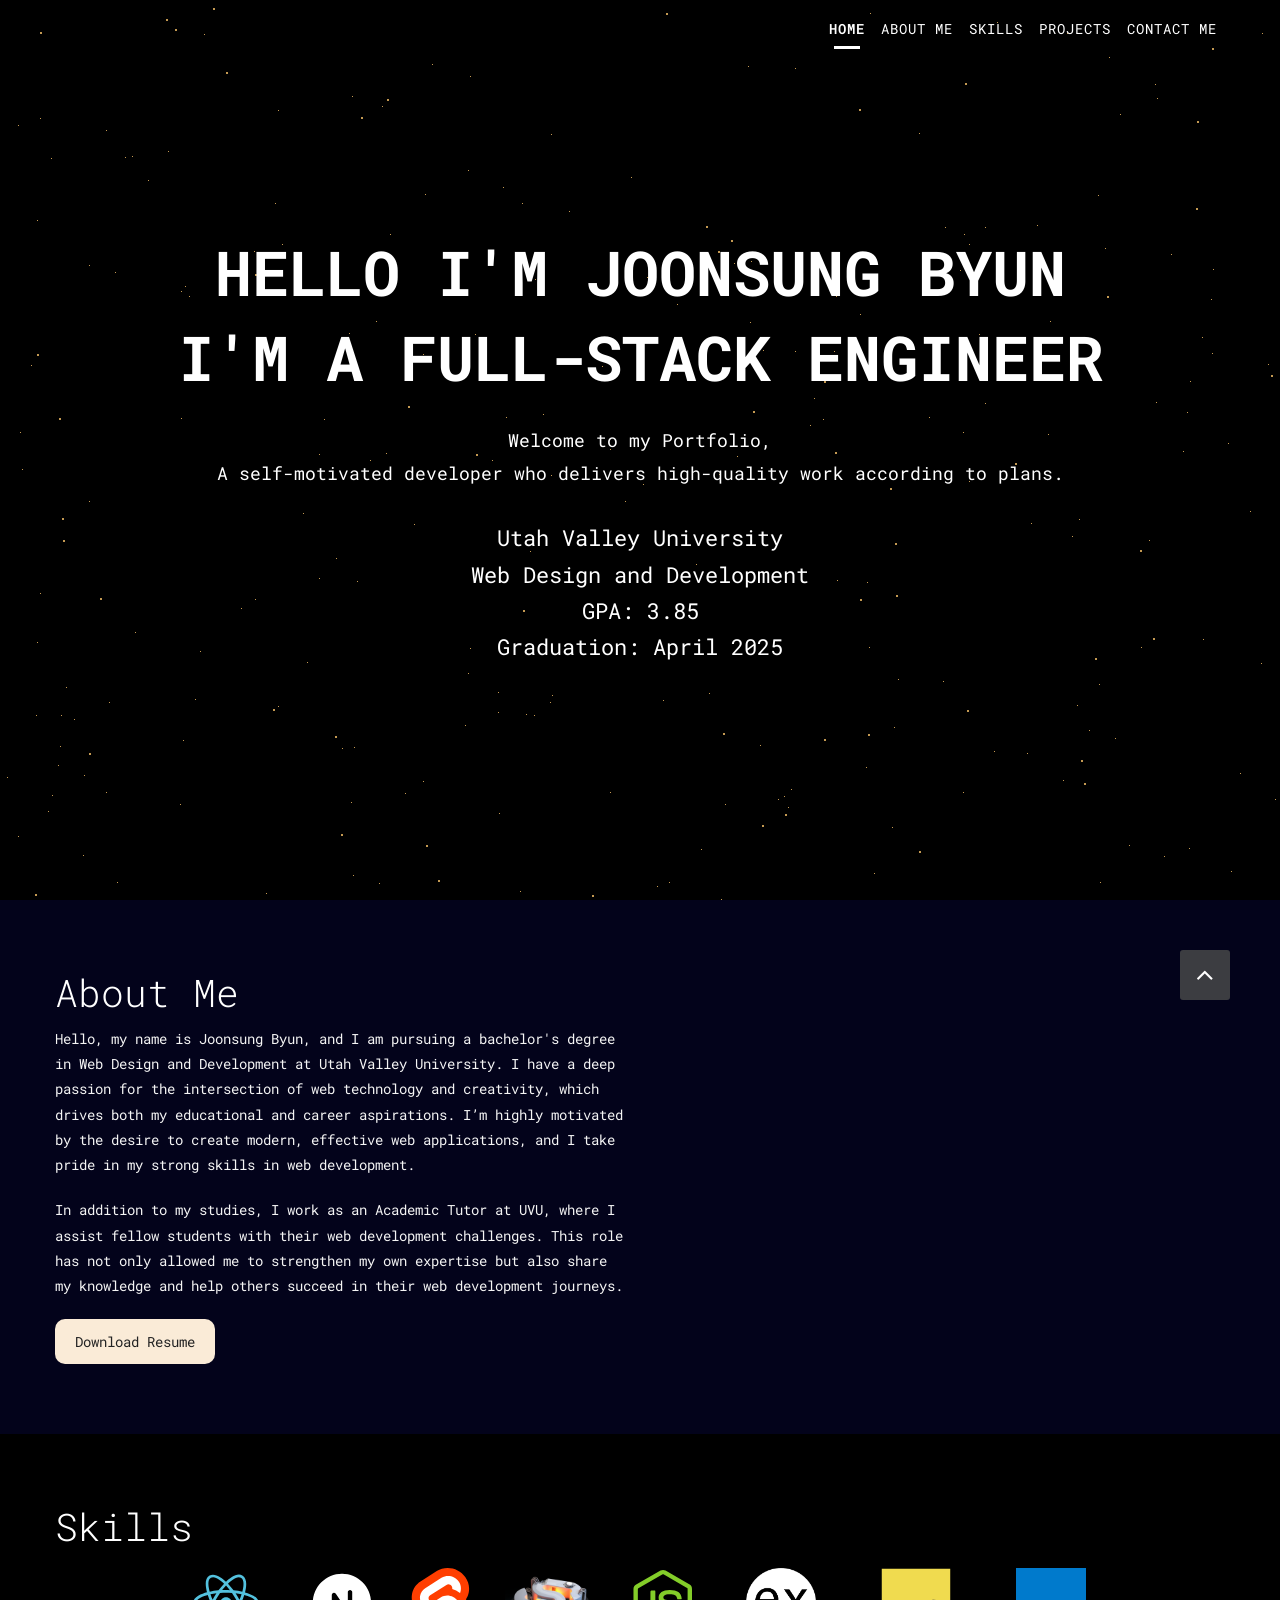
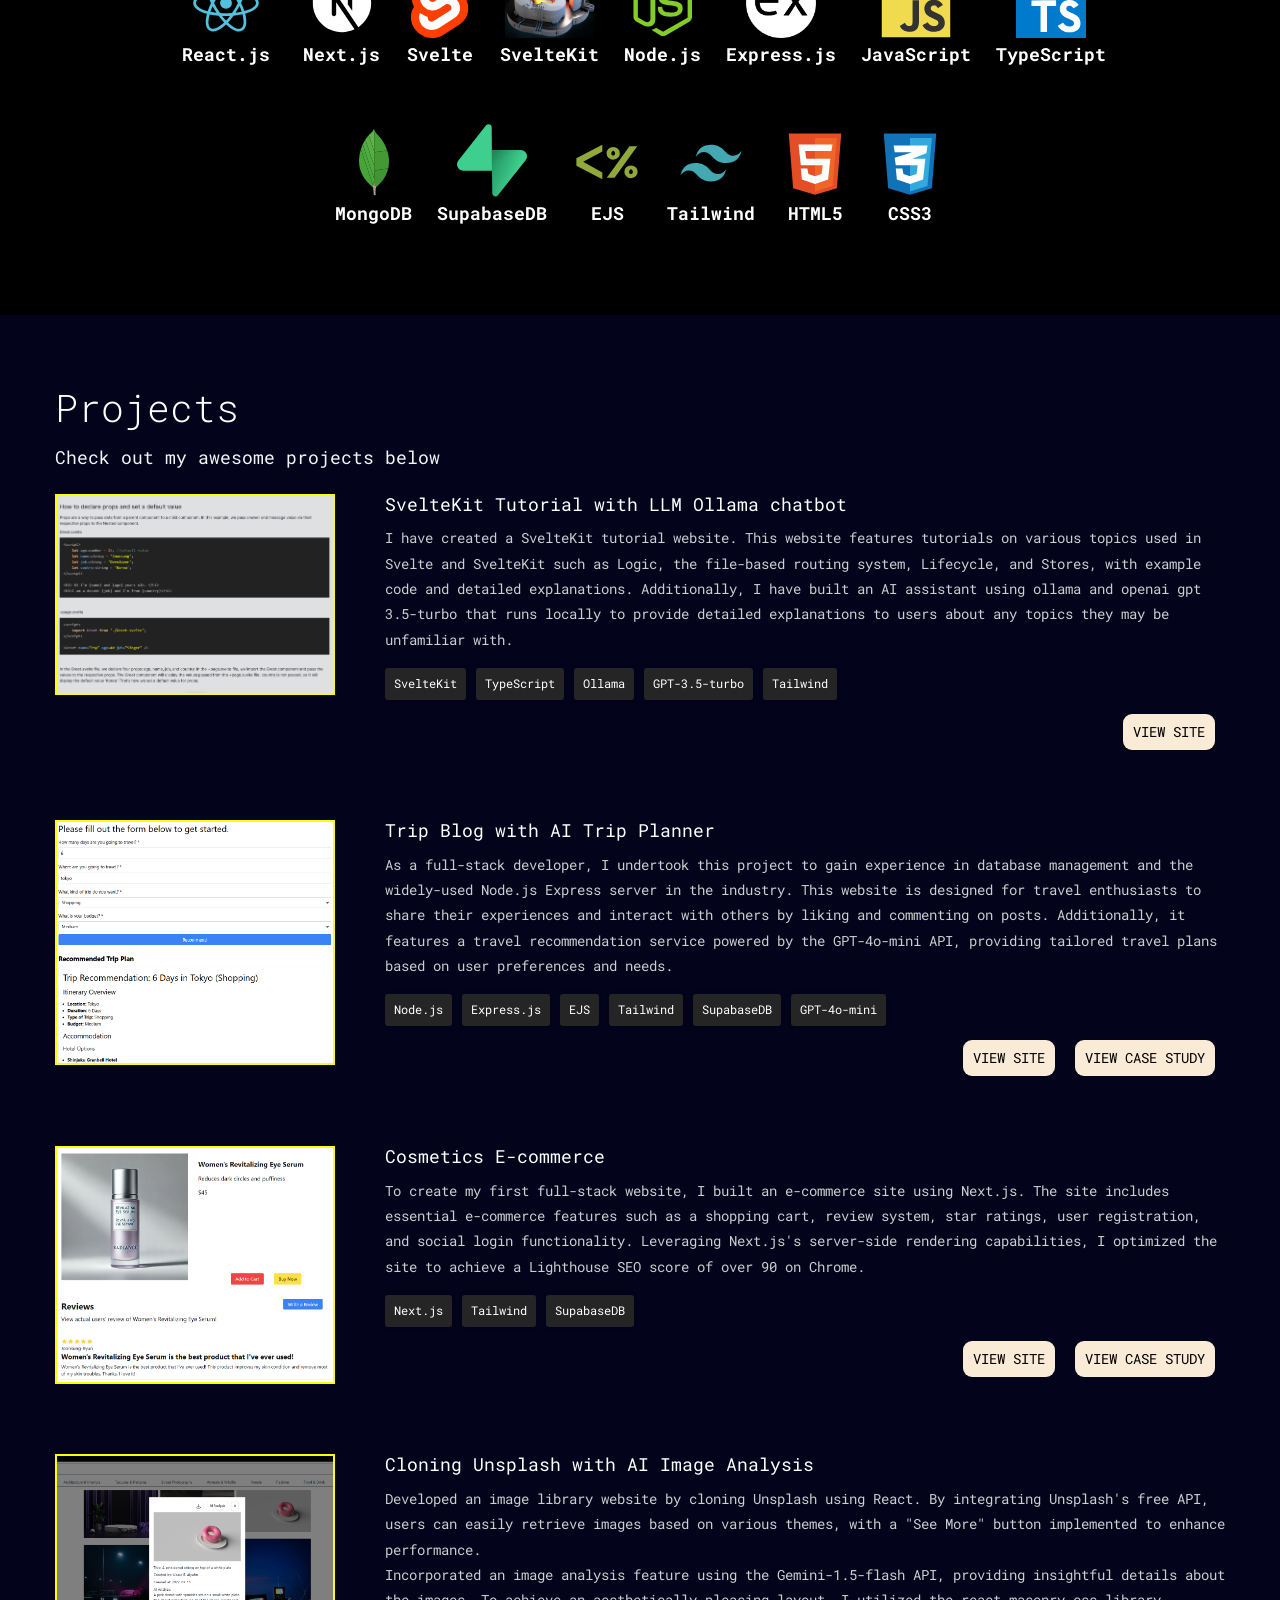
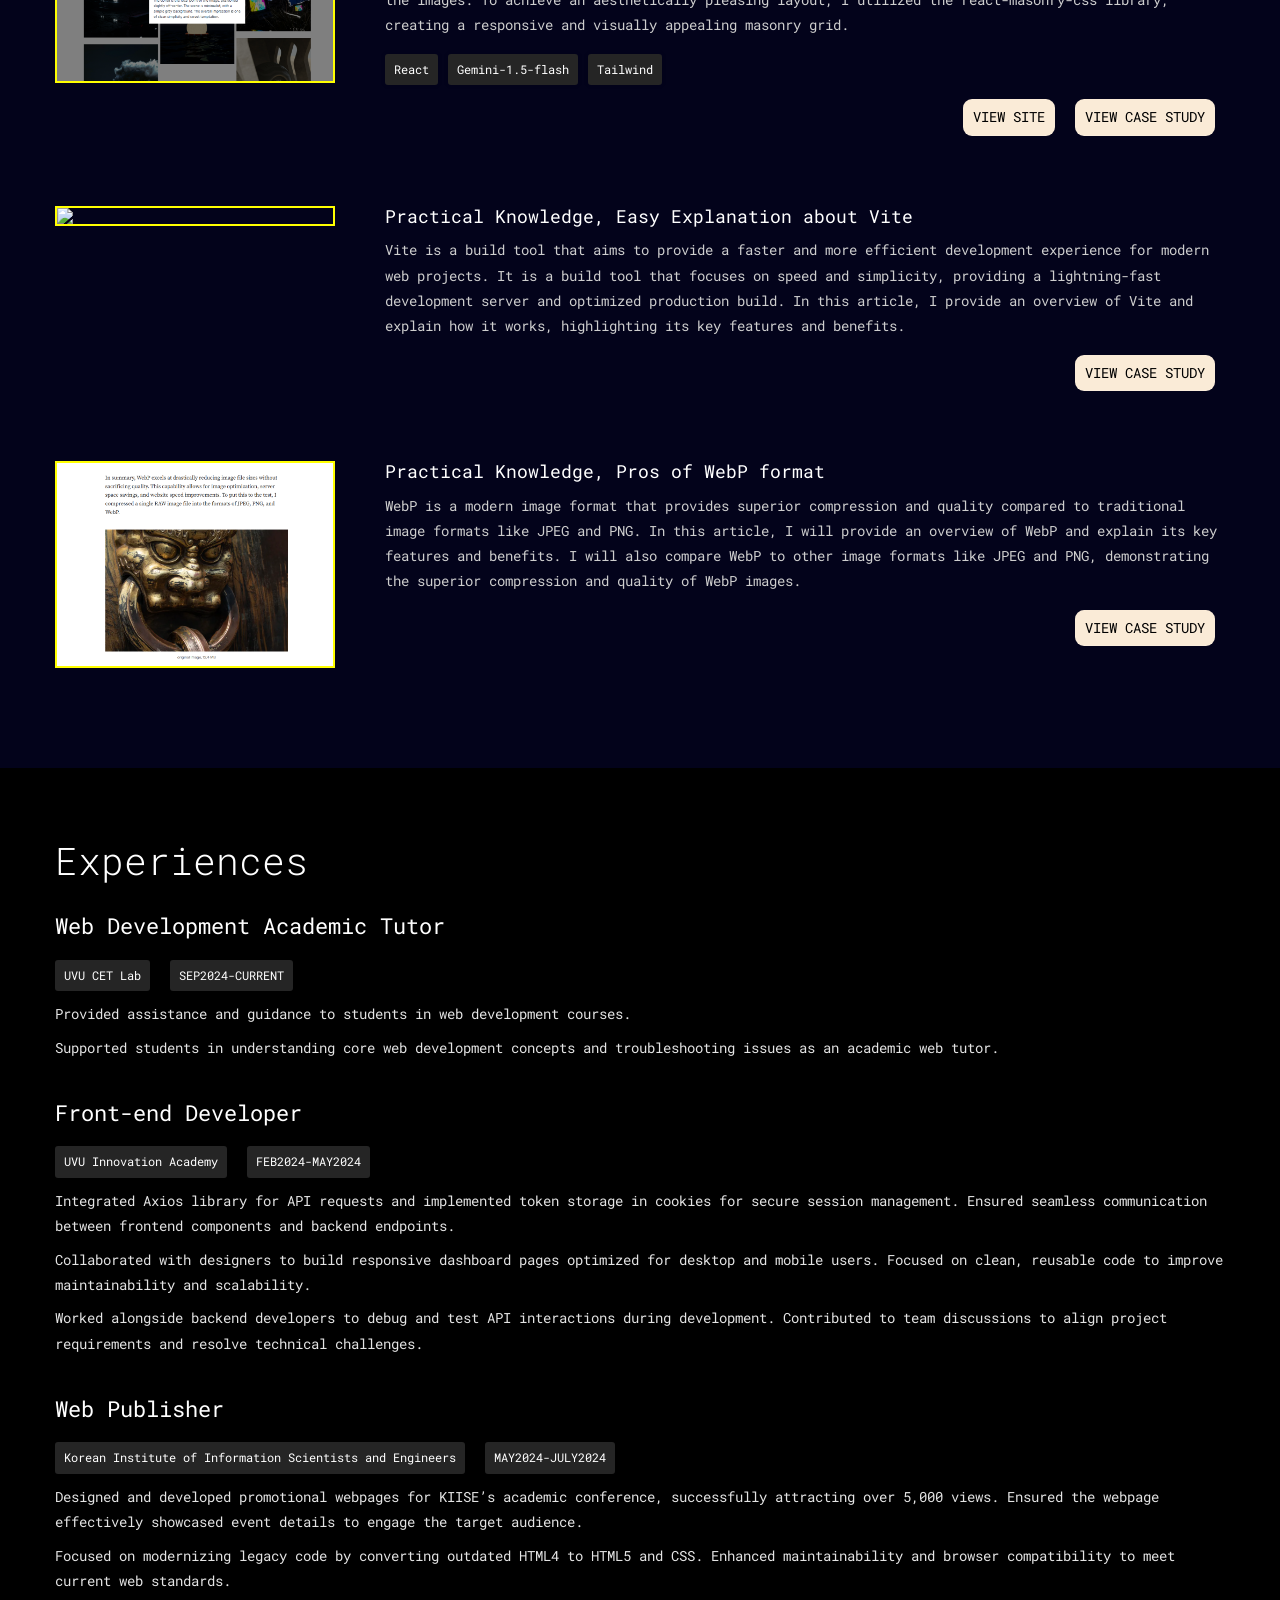
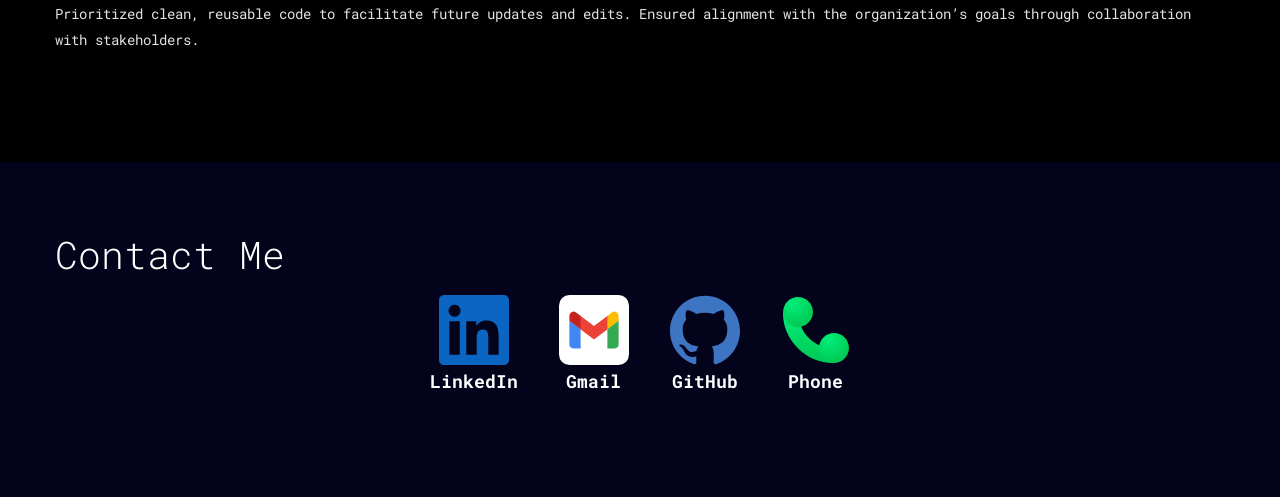
==== commit b832cf8c: "Add SVG icons for Gmail, LinkedIn, Phone, and GitHub; update styles and JavaScript for experience se" ====
--- a/index.html
+++ b/index.html
@@ -49,7 +49,7 @@
     <nav class="navbar navbar-expand-lg navbar-dark fixed-top" id="mainNav">
         <div class="container">
             <a class="navbar-brand js-scroll-trigger" href="#page-top">
-                <img class="img-fluid" src="images/logo.png" alt="" />
+
             </a>
             <button class="navbar-toggler navbar-toggler-right" type="button" data-toggle="collapse"
                 data-target="#navbarResponsive" aria-controls="navbarResponsive" aria-expanded="false"
@@ -63,16 +63,13 @@
                         <a class="nav-link js-scroll-trigger active" href="#home">Home</a>
                     </li>
                     <li class="nav-item">
-                        <a class="nav-link js-scroll-trigger" href="#about">About Us</a>
+                        <a class="nav-link js-scroll-trigger" href="#about">About me</a>
                     </li>
                     <li class="nav-item">
-              <a class="nav-link js-scroll-trigger" href="#services">Services</a>
-            </li>
+                        <a class="nav-link js-scroll-trigger" href="#services">Skills</a>
+                    </li>
                     <li class="nav-item">
-                        <a class="nav-link js-scroll-trigger" href="#portfolio">Portfolio</a>
-                    </li>
-                    <li class="nav-item">
-                        <a class="nav-link js-scroll-trigger" href="#testimonials">Testimonials</a>
+                        <a class="nav-link js-scroll-trigger" href="#portfolio">projects</a>
                     </li>
                     <li class="nav-item">
                         <a class="nav-link js-scroll-trigger" href="#contact">Contact Me</a>
@@ -86,14 +83,19 @@
         <div class="bg-animation">
             <div id="stars"></div>
             <div id="stars2"></div>
-                 <div class="heading" style="padding: 5px; color: white;">
-            <h1>hello i'm joonsung byun</h1>
-            <h1>I'm a Full-Stack Engineer</h1>
-            <p>Welcome to my Portfolio, <br>A self-motivated developer who delivers high-quality work according to
-                plans.</p>
-            <h3 class="cd-headline clip is-full-width">
-            </h3>
-        </div>
+            <div class="heading" style="padding: 5px; color: white;">
+                <h1>hello i'm joonsung byun</h1>
+                <h1>I'm a Full-Stack Engineer</h1>
+                <p>Welcome to my Portfolio, <br>A self-motivated developer who delivers high-quality work according to
+                    plans.</p>
+
+                <h2 style="color: white">Utah Valley University</h2>
+                <h2 style="color: white">Web Design and Development</h2>
+                <h2 style="color: white">GPA: 3.85</h2>
+                <h2 style="color: white">Graduation: April 2025</h2>
+                <h3 class="cd-headline clip is-full-width">
+                </h3>
+            </div>
             <div id="stars3"></div>
             <div id="stars4"></div>
         </div>
@@ -108,19 +110,21 @@
                 <div class="col-md-6">
                     <div class="message-box">
                         <h2 style="color: white;" id="aboutH2" data-id="aboutH2">About Me</h2>
-                        <p style="color: whitesmoke;" id="aboutP1" data-id="aboutP1"> Hello, my name is Joonsung Byun, and I am pursuing a bachelor's degree in Web Design and
+                        <p style="color: whitesmoke;" id="aboutP1" data-id="aboutP1"> Hello, my name is Joonsung Byun,
+                            and I am pursuing a bachelor's degree in Web Design and
                             Development at Utah Valley University. I have a deep passion for the intersection of web
                             technology and creativity, which drives both my educational and career aspirations. I’m
                             highly motivated by the desire to create modern, effective web applications, and I take
                             pride in my strong skills in web development.</p>
-                        <p style="color: whitesmoke;" id="aboutP2" data-id="aboutP2">In addition to my studies, I work as an Academic Tutor at UVU, where I assist fellow students
+                        <p style="color: whitesmoke;" id="aboutP2" data-id="aboutP2">In addition to my studies, I work
+                            as an Academic Tutor at UVU, where I assist fellow students
                             with their web development challenges. This role has not only allowed me to strengthen my
                             own expertise but also share my knowledge and help others succeed in their web development
                             journeys.</p>
-                            <div class="resumeBtnContainer">
-                                <a href="Resume-Joonsung-Byun.pdf" class="sim-btn"  download><span>Download
+                        <div class="resumeBtnContainer">
+                            <a href="Resume-Joonsung-Byun.pdf" class="sim-btn" download><span>Download
                                     Resume</span></a>
-                            </div>
+                        </div>
 
                     </div><!-- end messagebox -->
                 </div><!-- end col -->
@@ -140,7 +144,9 @@
                 <h2 style="color: white;" id="skillsH2" data-id="skillsH2">Skills</h2>
             </div>
 
-            <div id="skillContainer" style="display: flex; flex-wrap: wrap; gap: 16px; justify-content: center; align-items: baseline; gap: 25px; max-width: 960px; margin: auto; " data-id="skillContainer" >
+            <div id="skillContainer"
+                style="display: flex; flex-wrap: wrap; gap: 16px; justify-content: center; align-items: baseline; gap: 25px; max-width: 960px; margin: auto; "
+                data-id="skillContainer">
 
                 <div class=""
                     style="display: flex; justify-content: center; flex-direction: column; align-items: center; margin-bottom: 5px; border-radius: 10px; padding: 8px;">
@@ -161,70 +167,70 @@
                 </div><!-- end col -->
 
                 <div class=""
-                style="display: flex; justify-content: center; flex-direction: column; align-items: center;">
-                <img src="uploads/sveltekit-use-Recovered.png" alt="Svelte" width="90" height="auto" >
-                <p style="font-weight: 800; color: white; font-size: 18px;">SvelteKit</p>
-                 </div><!-- end col -->
-
-                 <div class=""
-                 style="display: flex; justify-content: center; flex-direction: column; align-items: center;">
-                 <img src="uploads/Node.js.svg" alt="Node" width="70">
-                 <p style="font-weight: 800; color: white; font-size: 18px;">Node.js</p>
-                  </div><!-- end col -->
-
-                  <div class=""
-                  style="display: flex; justify-content: center; flex-direction: column; align-items: center;">
-                  <img src="uploads/Untitled-1.png" alt="Node" width="70" >
-                  <p style="font-weight: 800; color: white; font-size: 18px;">Express.js</p>
-                   </div><!-- end col -->
-
-                   <div class=""
-                   style="display: flex; justify-content: center; flex-direction: column; align-items: center;">
-                   <img src="uploads/JavaScript.svg" alt="Node" width="70" >
-                   <p style="font-weight: 800; color: white; font-size: 18px;">JavaScript</p>
-                    </div><!-- end col -->
-
-                    <div class=""
-                   style="display: flex; justify-content: center; flex-direction: column; align-items: center;">
-                   <img src="uploads/typescript.svg" alt="Node" width="70" >
-                   <p style="font-weight: 800; color: white; font-size: 18px;">TypeScript</p>
-                    </div><!-- end col -->
-
-                   <div class=""
-                   style="display: flex; justify-content: center; flex-direction: column; align-items: center;">
-                   <img src="uploads/MongoDB.svg" alt="Node" width="70">
-                   <p style="font-weight: 800; color: white; font-size: 18px;">MongoDB</p>
-                    </div><!-- end col -->
-
-                    <div class=""
+                    style="display: flex; justify-content: center; flex-direction: column; align-items: center;">
+                    <img src="uploads/sveltekit-use-Recovered.png" alt="Svelte" width="90" height="auto">
+                    <p style="font-weight: 800; color: white; font-size: 18px;">SvelteKit</p>
+                </div><!-- end col -->
+
+                <div class=""
+                    style="display: flex; justify-content: center; flex-direction: column; align-items: center;">
+                    <img src="uploads/Node.js.svg" alt="Node" width="70">
+                    <p style="font-weight: 800; color: white; font-size: 18px;">Node.js</p>
+                </div><!-- end col -->
+
+                <div class=""
+                    style="display: flex; justify-content: center; flex-direction: column; align-items: center;">
+                    <img src="uploads/Untitled-1.png" alt="Node" width="70">
+                    <p style="font-weight: 800; color: white; font-size: 18px;">Express.js</p>
+                </div><!-- end col -->
+
+                <div class=""
+                    style="display: flex; justify-content: center; flex-direction: column; align-items: center;">
+                    <img src="uploads/JavaScript.svg" alt="Node" width="70">
+                    <p style="font-weight: 800; color: white; font-size: 18px;">JavaScript</p>
+                </div><!-- end col -->
+
+                <div class=""
+                    style="display: flex; justify-content: center; flex-direction: column; align-items: center;">
+                    <img src="uploads/typescript.svg" alt="Node" width="70">
+                    <p style="font-weight: 800; color: white; font-size: 18px;">TypeScript</p>
+                </div><!-- end col -->
+
+                <div class=""
+                    style="display: flex; justify-content: center; flex-direction: column; align-items: center;">
+                    <img src="uploads/MongoDB.svg" alt="Node" width="70">
+                    <p style="font-weight: 800; color: white; font-size: 18px;">MongoDB</p>
+                </div><!-- end col -->
+
+                <div class=""
                     style="display: flex; justify-content: center; flex-direction: column; align-items: center;">
                     <img src="uploads/Supabase Icon.svg" alt="Node" width="70">
                     <p style="font-weight: 800; color: white; font-size: 18px;">SupabaseDB</p>
-                     </div><!-- end col -->
-
-                    <div class=""
+                </div><!-- end col -->
+
+                <div class=""
                     style="display: flex; justify-content: center; flex-direction: column; align-items: center;">
                     <img src="uploads/ejs-svgrepo-com.svg" alt="Node" width="70">
                     <p style="font-weight: 800; color: white; font-size: 18px;">EJS</p>
-                     </div><!-- end col -->
-
-                    <div class=""
+                </div><!-- end col -->
+
+                <div class=""
                     style="display: flex; justify-content: center; flex-direction: column; align-items: center;">
                     <img src="uploads/tailwind-svgrepo-com.svg" alt="Node" width="70">
                     <p style="font-weight: 800; color: white; font-size: 18px;">Tailwind</p>
-                     </div><!-- end col -->
-
-                     <div class=""
-                     style="display: flex; justify-content: center; flex-direction: column; align-items: center;">
-                     <img src="uploads/html-5-svgrepo-com.svg" alt="Node" width="70">
-                     <p style="font-weight: 800; color: white; font-size: 18px;">HTML5</p>
-                      </div><!-- end col -->
-                      
-                     <div class=""
-                     style="display: flex; justify-content: center; flex-direction: column; align-items: center;">
-                     <img src="uploads/css-3-svgrepo-com.svg" alt="Node" width="70">
-                     <p style="font-weight: 800; color: white; font-size: 18px;">CSS3</p>
-                      </div><!-- end col -->
+                </div><!-- end col -->
+
+                <div class=""
+                    style="display: flex; justify-content: center; flex-direction: column; align-items: center;">
+                    <img src="uploads/html-5-svgrepo-com.svg" alt="Node" width="70">
+                    <p style="font-weight: 800; color: white; font-size: 18px;">HTML5</p>
+                </div><!-- end col -->
+
+                <div class=""
+                    style="display: flex; justify-content: center; flex-direction: column; align-items: center;">
+                    <img src="uploads/css-3-svgrepo-com.svg" alt="Node" width="70">
+                    <p style="font-weight: 800; color: white; font-size: 18px;">CSS3</p>
+                </div><!-- end col -->
 
             </div><!-- end row -->
         </div><!-- end container -->
@@ -235,18 +241,23 @@
         <div class="container">
             <div class="section-title text-left message-box">
                 <h2 style="color: white;" id="projectsH2" data-id="projectsH2">Projects</h3>
-                <p style="color: whitesmoke;">Check out my awesome projects below</p>
-                </p>
+                    <p style="color: whitesmoke;">Check out my awesome projects below</p>
+                    </p>
             </div><!-- end title -->
             <div style="display: flex; flex-direction: column; gap: 40px;">
                 <!--각 each project-->
                 <section class="eachSection" id="project1" data-id="project1">
-                    <div >
-                        <a href="https://joon-sveltekit-app.vercel.app/" target="_blank"><img  src="uploads/sveltekitThumbnail.png"/></a>   
+                    <div>
+                        <a href="https://joon-sveltekit-app.vercel.app/" target="_blank"><img
+                                src="uploads/sveltekitThumbnail.png" /></a>
                     </div>
-                    <article >
+                    <article>
                         <h3 style="color: white;">SvelteKit Tutorial with LLM Ollama chatbot</h3>
-                        <p>I have created a SvelteKit tutorial website. This website features tutorials on various topics used in Svelte and SvelteKit such as Logic, the file-based routing system, Lifecycle, and Stores, with example code and detailed explanations. Additionally, I have built an AI assistant using ollama and openai gpt 3.5-turbo that runs locally to provide detailed explanations to users about any topics they may be unfamiliar with.</p>
+                        <p>I have created a SvelteKit tutorial website. This website features tutorials on various
+                            topics used in Svelte and SvelteKit such as Logic, the file-based routing system, Lifecycle,
+                            and Stores, with example code and detailed explanations. Additionally, I have built an AI
+                            assistant using ollama and openai gpt 3.5-turbo that runs locally to provide detailed
+                            explanations to users about any topics they may be unfamiliar with.</p>
                         <ul class="skills">
                             <li>SvelteKit</li>
                             <li>TypeScript</li>
@@ -255,7 +266,7 @@
                             <li>Tailwind</li>
                         </ul>
                         <div class="btnContainer">
-                            <a href="https://joon-sveltekit-app.vercel.app/" target="_blank" class="link">View Site</a>         
+                            <a href="https://joon-sveltekit-app.vercel.app/" target="_blank" class="link">View Site</a>
                         </div>
 
                     </article>
@@ -263,12 +274,18 @@
 
                 <section class="eachSection" id="project2" data-id="project2">
                     <div>
-                        <a href="https://numerous-marmoset-joonsungbyun-63fac5da.koyeb.app/" target="_blank"><img src="uploads/nodetrip_thumbnail.png"/></a>
+                        <a href="https://numerous-marmoset-joonsungbyun-63fac5da.koyeb.app/" target="_blank"><img
+                                src="uploads/nodetrip_thumbnail.png" /></a>
                     </div>
                     <article>
                         <h3 style="color: white;">Trip Blog with AI Trip Planner</h3>
-                        <p>As a full-stack developer, I undertook this project to gain experience in database management and the widely-used Node.js Express server in the industry. This website is designed for travel enthusiasts to share their experiences and interact with others by liking and commenting on posts. Additionally, it features a travel recommendation service powered by the GPT-4o-mini API, providing tailored travel plans based on user preferences and needs.</p>
-                            
+                        <p>As a full-stack developer, I undertook this project to gain experience in database management
+                            and the widely-used Node.js Express server in the industry. This website is designed for
+                            travel enthusiasts to share their experiences and interact with others by liking and
+                            commenting on posts. Additionally, it features a travel recommendation service powered by
+                            the GPT-4o-mini API, providing tailored travel plans based on user preferences and needs.
+                        </p>
+
                         <ul class="skills">
                             <li>Node.js</li>
                             <li>Express.js</li>
@@ -278,265 +295,264 @@
                             <li>GPT-4o-mini</li>
                         </ul>
                         <div class="btnContainer">
-                                <a href="https://numerous-marmoset-joonsungbyun-63fac5da.koyeb.app/" target="_blank" class="link" >View Site</a>         
-                                <a href="https://medium.com/@gmmicky1026/node-js-express-js-trip-blog-with-gpt-4o-mini-api-e9b7c89b215d" class="link" target="_blank">View Case Study</a>
-                            </div>
+                            <a href="https://numerous-marmoset-joonsungbyun-63fac5da.koyeb.app/" target="_blank"
+                                class="link">View Site</a>
+                            <a href="https://medium.com/@gmmicky1026/node-js-express-js-trip-blog-with-gpt-4o-mini-api-e9b7c89b215d"
+                                class="link" target="_blank">View Case Study</a>
+                        </div>
                     </article>
                 </section>
 
                 <section class="eachSection" id="project3" data-id="project3">
                     <div>
-                        <a href="https://radiancejoonsung.netlify.app/" target="_blank"><img src="uploads/radianceThumbnail.png"/></a>
+                        <a href="https://radiancejoonsung.netlify.app/" target="_blank"><img
+                                src="uploads/radianceThumbnail.png" /></a>
                     </div>
                     <article>
                         <h3 style="color: white;">Cosmetics E-commerce</h3>
-                        <p>To create my first full-stack website, I built an e-commerce site using Next.js. The site includes essential e-commerce features such as a shopping cart, review system, star ratings, user registration, and social login functionality. Leveraging Next.js's server-side rendering capabilities, I optimized the site to achieve a Lighthouse SEO score of over 90 on Chrome.</p>
+                        <p>To create my first full-stack website, I built an e-commerce site using Next.js. The site
+                            includes essential e-commerce features such as a shopping cart, review system, star ratings,
+                            user registration, and social login functionality. Leveraging Next.js's server-side
+                            rendering capabilities, I optimized the site to achieve a Lighthouse SEO score of over 90 on
+                            Chrome.</p>
                         <ul class="skills">
                             <li>Next.js</li>
                             <li>Tailwind</li>
                             <li>SupabaseDB</li>
-                        </ul> 
+                        </ul>
                         <div class="btnContainer">
-                                <a href="https://radiancejoonsung.netlify.app/" class="link" target="_blank">View Site</a>         
-                                <a href="https://medium.com/@gmmicky1026/radiance-a-full-stack-website-built-with-next-js-and-supabase-29745c9c1b11" class="link" target="blank">View Case Study</a>
-                            </div>
+                            <a href="https://radiancejoonsung.netlify.app/" class="link" target="_blank">View Site</a>
+                            <a href="https://medium.com/@gmmicky1026/radiance-a-full-stack-website-built-with-next-js-and-supabase-29745c9c1b11"
+                                class="link" target="blank">View Case Study</a>
+                        </div>
                     </article>
                 </section>
 
                 <section class="eachSection" id="project4" data-id="project4">
                     <div>
-                    <a href="https://ai-image-analysis-joon.netlify.app/" target="blank"><img src="uploads/aianalysis.png"/></a>    
+                        <a href="https://ai-image-analysis-joon.netlify.app/" target="blank"><img
+                                src="uploads/aianalysis.png" /></a>
                     </div>
                     <article>
                         <h3 style="color: white;">Cloning Unsplash with AI Image Analysis</h3>
-                        <p>Developed an image library website by cloning Unsplash using React. By integrating Unsplash's free API, users can easily retrieve images based on various themes, with a "See More" button implemented to enhance performance. <br> Incorporated an image analysis feature using the Gemini-1.5-flash API, providing insightful details about the images. To achieve an aesthetically pleasing layout, I utilized the react-masonry-css library, creating a responsive and visually appealing masonry grid.</p>
+                        <p>Developed an image library website by cloning Unsplash using React. By integrating Unsplash's
+                            free API, users can easily retrieve images based on various themes, with a "See More" button
+                            implemented to enhance performance. <br> Incorporated an image analysis feature using the
+                            Gemini-1.5-flash API, providing insightful details about the images. To achieve an
+                            aesthetically pleasing layout, I utilized the react-masonry-css library, creating a
+                            responsive and visually appealing masonry grid.</p>
                         <ul class="skills">
                             <li>React</li>
                             <li>Gemini-1.5-flash</li>
                             <li>Tailwind</li>
-                        </ul>   
+                        </ul>
                         <div class="btnContainer">
-                                <a href="https://ai-image-analysis-joon.netlify.app/" class="link" target="blank">View Site</a>         
-                                <a href="https://medium.com/@gmmicky1026/cloning-unsplash-website-and-adding-ai-analysis-with-google-gemini-55944baa3644" class="link" target="_blank">View Case Study</a>
-                            </div>
+                            <a href="https://ai-image-analysis-joon.netlify.app/" class="link" target="blank">View
+                                Site</a>
+                            <a href="https://medium.com/@gmmicky1026/cloning-unsplash-website-and-adding-ai-analysis-with-google-gemini-55944baa3644"
+                                class="link" target="_blank">View Case Study</a>
+                        </div>
                     </article>
                 </section>
 
-                
+
                 <section class="eachSection" id="project5" data-id="project5">
                     <div>
-                        <a href="https://medium.com/@gmmicky1026/easy-explanation-about-vite-8a6493731fc4" target="_blank"> <img src="https://zircon-shrine-0e3.notion.site/image/https%3A%2F%2Fprod-files-secure.s3.us-west-2.amazonaws.com%2Fac033efe-b96f-4fd2-8a41-4cc95d497ca1%2F2b4f3d97-e4df-4480-8de2-30a5eccd723d%2Fcdaab38d-2e1e-4520-9d8a-41b5ab282e85.png?table=block&id=ba677ddf-f0f0-42ef-a6f6-d9a9fd73141c&spaceId=ac033efe-b96f-4fd2-8a41-4cc95d497ca1&width=970&userId=&cache=v2"/></a>  
+                        <a href="https://medium.com/@gmmicky1026/easy-explanation-about-vite-8a6493731fc4"
+                            target="_blank"> <img
+                                src="https://zircon-shrine-0e3.notion.site/image/https%3A%2F%2Fprod-files-secure.s3.us-west-2.amazonaws.com%2Fac033efe-b96f-4fd2-8a41-4cc95d497ca1%2F2b4f3d97-e4df-4480-8de2-30a5eccd723d%2Fcdaab38d-2e1e-4520-9d8a-41b5ab282e85.png?table=block&id=ba677ddf-f0f0-42ef-a6f6-d9a9fd73141c&spaceId=ac033efe-b96f-4fd2-8a41-4cc95d497ca1&width=970&userId=&cache=v2" /></a>
                     </div>
                     <article>
                         <h3 style="color: white;">Practical Knowledge, Easy Explanation about Vite</h3>
                         <p>
-                            Vite is a build tool that aims to provide a faster and more efficient development experience for modern web projects. It is a build tool that focuses on speed and simplicity, providing a lightning-fast development server and optimized production build. In this article, I provide an overview of Vite and explain how it works, highlighting its key features and benefits.
+                            Vite is a build tool that aims to provide a faster and more efficient development experience
+                            for modern web projects. It is a build tool that focuses on speed and simplicity, providing
+                            a lightning-fast development server and optimized production build. In this article, I
+                            provide an overview of Vite and explain how it works, highlighting its key features and
+                            benefits.
                         </p>
-                            <div class="btnContainer">      
-                                <a href="https://medium.com/@gmmicky1026/easy-explanation-about-vite-8a6493731fc4" class="link" target="_blank">View Case Study</a>
-                            </div>
+                        <div class="btnContainer">
+                            <a href="https://medium.com/@gmmicky1026/easy-explanation-about-vite-8a6493731fc4"
+                                class="link" target="_blank">View Case Study</a>
+                        </div>
                     </article>
                 </section>
-                                
+
                 <section class="eachSection" id="project6" data-id="project6">
                     <div>
-                        <a href="https://medium.com/@gmmicky1026/why-webp-files-are-the-optimal-image-format-for-the-web-8531bff6406f" target="_blank"> <img src="uploads/webp.png"/></a>  
+                        <a href="https://medium.com/@gmmicky1026/why-webp-files-are-the-optimal-image-format-for-the-web-8531bff6406f"
+                            target="_blank"> <img src="uploads/webp.png" /></a>
                     </div>
                     <article>
                         <h3 style="color: white;">Practical Knowledge, Pros of WebP format</h3>
                         <p>
-                            WebP is a modern image format that provides superior compression and quality compared to traditional image formats like JPEG and PNG. 
+                            WebP is a modern image format that provides superior compression and quality compared to
+                            traditional image formats like JPEG and PNG.
                             <!--이 article에는 같은 RAW 이미지를 JPEG, PNG, WebP으로 압축하고 파일 크기를 비교하여 왜 WebP가 가장 최적화 된 이미지 포맷인지 설명한다 -->
-                            In this article, I will provide an overview of WebP and explain its key features and benefits. I will also compare WebP to other image formats like JPEG and PNG, demonstrating the superior compression and quality of WebP images.
+                            In this article, I will provide an overview of WebP and explain its key features and
+                            benefits. I will also compare WebP to other image formats like JPEG and PNG, demonstrating
+                            the superior compression and quality of WebP images.
                         </p>
-                            <div class="btnContainer">      
-                                <a href="https://medium.com/@gmmicky1026/why-webp-files-are-the-optimal-image-format-for-the-web-8531bff6406f" class="link" target="_blank">View Case Study</a>
-                            </div>
+                        <div class="btnContainer">
+                            <a href="https://medium.com/@gmmicky1026/why-webp-files-are-the-optimal-image-format-for-the-web-8531bff6406f"
+                                class="link" target="_blank">View Case Study</a>
+                        </div>
                     </article>
                 </section>
             </div>
 
-            
+
 
 
         </div>
     </div>
+
+
+    <div id="experiences" class="section lb" style="background-color: black;">
+        <div class="container">
+            <div class="section-title message-box">
+                <h2 style="color: white;" id="experienceH2" data-id="experienceH2">Experiences</h2>
+            </div>
+
+            <section class="eachWorkSection" id="experience1" data-id="experience1">
+                <div>
+                    <h2 style="color: white;">Web Development Academic Tutor</h2>
+                    <ul class="workInfo">
+                        <li>
+                            UVU CET Lab
+                        </li>
+                        <li>
+                            SEP2024-CURRENT
+                        </li>
+                    </ul>
+                </div>
+                <ul class="workSummary">
+                    <li>
+                        Provided assistance and guidance to students in web development courses.
+                    </li>
+                    <li>
+                        Supported students in understanding core web development concepts and troubleshooting issues as
+                        an academic web tutor.
+                    </li>
+                </ul>
+
+            </section>
+
+            <section class="eachWorkSection" id="experience2" data-id="experience2">
+                <div>
+                    <h2 style="color: white;">Front-end Developer</h2>
+                    <ul class="workInfo">
+                        <li>
+                            UVU Innovation Academy
+                        </li>
+                        <li>
+                            FEB2024-MAY2024
+                        </li>
+                    </ul>
+                </div>
+                <ul class="workSummary">
+                    <li>
+                        Integrated Axios library for API requests and implemented token storage in cookies for secure
+                        session management. Ensured seamless communication between frontend components and backend
+                        endpoints.
+                    </li>
+                    <li>
+                        Collaborated with designers to build responsive dashboard pages optimized for desktop and mobile
+                        users. Focused on clean, reusable code to improve maintainability and scalability.
+                    </li>
+                    <li>
+                        Worked alongside backend developers to debug and test API interactions during development.
+                        Contributed to team discussions to align project requirements and resolve technical challenges.
+                    </li>
+
+
+
+                </ul>
+
+            </section>
+
+            <section class="eachWorkSection" id="experience3" data-id="experience3">
+                <div>
+                    <h2 style="color: white;">Web Publisher</h2>
+                    <ul class="workInfo">
+                        <li>
+                            Korean Institute of Information Scientists and Engineers
+                        </li>
+                        <li>
+                            MAY2024-JULY2024
+                        </li>
+                    </ul>
+                </div>
+                <ul class="workSummary">
+                    <li>
+                        Designed and developed promotional webpages for KIISE’s academic conference, successfully
+                        attracting over 5,000 views. Ensured the webpage effectively showcased event details to engage
+                        the target audience.
+                    </li>
+                    <li>
+                        Focused on modernizing legacy code by converting outdated HTML4 to HTML5 and CSS. Enhanced
+                        maintainability and browser compatibility to meet current web standards.
+                    <li>
+                        Prioritized clean, reusable code to facilitate future updates and edits. Ensured alignment with
+                        the organization’s goals through collaboration with stakeholders.
+                    </li>
+
+                </ul>
+
+            </section>
+
+        </div>
     </div>
 
-    <div id="testimonials" class="section wb">
+
+    <div id="contact" class="section lb" style="background-color: rgb(3, 3, 27);">
         <div class="container">
-            <div class="section-title text-left">
-                <h3>Testimonials</h3>
-                <p>We thanks for all our awesome testimonials! There are hundreds of our happy customers! </p>
-            </div><!-- end title -->
-
-            <div class="row">
-                <div class="col-md-12 col-sm-12">
-                    <div class="testi-carousel owl-carousel owl-theme">
-                        <div class="testimonial clearfix">
-                            <div class="desc">
-                                <h3><i class="fa fa-quote-left"></i> Wonderful Support!</h3>
-                                <p class="lead">They have got my project on time with the competition with a sed highly
-                                    skilled, and experienced & professional team.</p>
-                            </div>
-                            <div class="testi-meta">
-                                <img src="uploads/testi_01.png" alt="" class="img-fluid alignleft">
-                                <h4>James Fernando <small>- Manager of Racer</small></h4>
-                            </div>
-                            <!-- end testi-meta -->
-                        </div>
-                        <!-- end testimonial -->
-
-                        <div class="testimonial clearfix">
-                            <div class="desc">
-                                <h3><i class="fa fa-quote-left"></i> Awesome Services!</h3>
-                                <p class="lead">Explain to you how all this mistaken idea of denouncing pleasure and
-                                    praising pain was born and I will give you completed.</p>
-                            </div>
-                            <div class="testi-meta">
-                                <img src="uploads/testi_02.png" alt="" class="img-fluid alignleft">
-                                <h4>Jacques Philips <small>- Designer</small></h4>
-                            </div>
-                            <!-- end testi-meta -->
-                        </div>
-                        <!-- end testimonial -->
-
-                        <div class="testimonial clearfix">
-                            <div class="desc">
-                                <h3><i class="fa fa-quote-left"></i> Great & Talented Team!</h3>
-                                <p class="lead">The master-builder of human happines no one rejects, dislikes avoids
-                                    pleasure itself, because it is very pursue pleasure. </p>
-                            </div>
-                            <div class="testi-meta">
-                                <img src="uploads/testi_03.png" alt="" class="img-fluid alignleft">
-                                <h4>Venanda Mercy <small>- Newyork City</small></h4>
-                            </div>
-                            <!-- end testi-meta -->
-                        </div>
-                        <!-- end testimonial -->
-                        <div class="testimonial clearfix">
-                            <div class="desc">
-                                <h3><i class="fa fa-quote-left"></i> Wonderful Support!</h3>
-                                <p class="lead">They have got my project on time with the competition with a sed highly
-                                    skilled, and experienced & professional team.</p>
-                            </div>
-                            <div class="testi-meta">
-                                <img src="uploads/testi_01.png" alt="" class="img-fluid alignleft">
-                                <h4>James Fernando <small>- Manager of Racer</small></h4>
-                            </div>
-                            <!-- end testi-meta -->
-                        </div>
-                        <!-- end testimonial -->
-
-                        <div class="testimonial clearfix">
-                            <div class="desc">
-                                <h3><i class="fa fa-quote-left"></i> Awesome Services!</h3>
-                                <p class="lead">Explain to you how all this mistaken idea of denouncing pleasure and
-                                    praising pain was born and I will give you completed.</p>
-                            </div>
-                            <div class="testi-meta">
-                                <img src="uploads/testi_02.png" alt="" class="img-fluid alignleft">
-                                <h4>Jacques Philips <small>- Designer</small></h4>
-                            </div>
-                            <!-- end testi-meta -->
-                        </div>
-                        <!-- end testimonial -->
-
-                        <div class="testimonial clearfix">
-                            <div class="desc">
-                                <h3><i class="fa fa-quote-left"></i> Great & Talented Team!</h3>
-                                <p class="lead">The master-builder of human happines no one rejects, dislikes avoids
-                                    pleasure itself, because it is very pursue pleasure. </p>
-                            </div>
-                            <div class="testi-meta">
-                                <img src="uploads/testi_03.png" alt="" class="img-fluid alignleft">
-                                <h4>Venanda Mercy <small>- Newyork City</small></h4>
-                            </div>
-                            <!-- end testi-meta -->
-                        </div><!-- end testimonial -->
-                    </div><!-- end carousel -->
-                </div><!-- end col -->
+            <div class="section-title text-left message-box">
+                <h2 style="color: white;" id="contactH2" data-id="contactH2">Contact Me</h2>
+            </div>
+
+            <div id="contactContainer"
+                style="display: flex; flex-wrap: wrap; justify-content: center; align-items: baseline; max-width: 960px; margin: auto; "
+                data-id="skillContainer">
+
+                <a href="https://www.linkedin.com/in/joonsung-byun0702" target="_blank">
+                    <div
+                        style="display: flex; justify-content: center; flex-direction: column; align-items: center; margin-bottom: 5px; border-radius: 10px; padding: 8px;">
+                        <img src="uploads/linkedin.svg" alt="React" width="50">
+                        <p style="font-weight: 800; color: rgb(255, 255, 255); font-size: 18px;">LinkedIn</p>
+                    </div><!-- end col -->
+                </a>
+
+                <a href="mailto:gmmicky1026@gmail.com">
+                    <div
+                        style="display: flex; justify-content: center; flex-direction: column; align-items: center; margin-bottom: 5px; border-radius: 10px; padding: 8px;">
+                        <img src="uploads/gmail-svgrepo-com.svg" alt="React" width="50">
+                        <p style="font-weight: 800; color: rgb(255, 255, 255); font-size: 18px;">Gmail</p>
+                    </div><!-- end col -->
+                </a>
+
+
+                <a href="https://github.com/" target="_blank">
+                    <div
+                        style="display: flex; justify-content: center; flex-direction: column; align-items: center; margin-bottom: 5px; border-radius: 10px; padding: 8px;">
+                        <img src="uploads/github-color-svgrepo-com.svg" alt="React" width="50">
+                        <p style="font-weight: 800; color: rgb(255, 255, 255); font-size: 18px;">GitHub</p>
+                    </div><!-- end col -->
+                    <a href="tel:+1(801)822-6812">
+                        <div
+                        style="display: flex; justify-content: center; flex-direction: column; align-items: center; margin-bottom: 5px; border-radius: 10px; padding: 8px;">
+                        <img src="uploads/phone-svgrepo-com.svg" alt="React" width="50">
+                        <p style="font-weight: 800; color: rgb(255, 255, 255); font-size: 18px;">Phone</p>
+                    </div><!-- end col -->
+                    </a>
+                </a>
+
+
+
+
             </div><!-- end row -->
         </div><!-- end container -->
-    </div><!-- end section -->
-
-
-
-    <div id="contact" class="section db">
-        <div class="container">
-            <div class="section-title text-left">
-                <h3>Contact</h3>
-                <p>Quisque eget nisl id nulla sagittis auctor quis id. Aliquam quis vehicula enim, non aliquam risus.
-                </p>
-            </div><!-- end title -->
-
-            <div class="row">
-                <div class="col-md-12">
-                    <div class="contact_form">
-                        <div id="message"></div>
-                        <form id="contactForm" name="sentMessage" novalidate="novalidate">
-                            <div class="row">
-                                <div class="col-md-6">
-                                    <div class="form-group">
-                                        <input class="form-control" id="name" type="text" placeholder="Your Name"
-                                            required="required"
-                                            data-validation-required-message="Please enter your name.">
-                                        <p class="help-block text-danger"></p>
-                                    </div>
-                                    <div class="form-group">
-                                        <input class="form-control" id="email" type="email" placeholder="Your Email"
-                                            required="required"
-                                            data-validation-required-message="Please enter your email address.">
-                                        <p class="help-block text-danger"></p>
-                                    </div>
-                                    <div class="form-group">
-                                        <input class="form-control" id="phone" type="tel" placeholder="Your Phone"
-                                            required="required"
-                                            data-validation-required-message="Please enter your phone number.">
-                                        <p class="help-block text-danger"></p>
-                                    </div>
-                                </div>
-                                <div class="col-md-6">
-                                    <div class="form-group">
-                                        <textarea class="form-control" id="message" placeholder="Your Message"
-                                            required="required"
-                                            data-validation-required-message="Please enter a message."></textarea>
-                                        <p class="help-block text-danger"></p>
-                                    </div>
-                                </div>
-                                <div class="clearfix"></div>
-                                <div class="col-lg-12 text-center">
-                                    <div id="success"></div>
-                                    <button id="sendMessageButton" class="sim-btn btn-hover-new"
-                                        data-text="Send Message" type="submit">Send Message</button>
-                                </div>
-                            </div>
-                        </form>
-                    </div>
-                </div><!-- end col -->
-            </div><!-- end row -->
-        </div><!-- end container -->
-    </div><!-- end section -->
-
-    <div class="copyrights">
-        <div class="container">
-            <div class="footer-distributed">
-                <div class="footer-left">
-                    <p class="footer-links">
-                        <a href="#">Home</a>
-                        <a href="#">Blog</a>
-                        <a href="#">Pricing</a>
-                        <a href="#">About</a>
-                        <a href="#">Faq</a>
-                        <a href="#">Contact</a>
-                    </p>
-                    <p class="footer-company-name">All Rights Reserved. &copy; 2018 <a href="#">Dominic</a> Design By :
-                        <a href="https://html.design/">html design</a>
-                    </p>
-                </div>
-            </div>
-        </div><!-- end container -->
-    </div><!-- end copyrights -->
+    </div>
 
     <a href="#" id="scroll-to-top" class="dmtop global-radius"><i class="fa fa-angle-up"></i></a>
 
--- a/style.css
+++ b/style.css
@@ -2088,7 +2088,7 @@
 }
 
 #contact {
-    background: url(images/bg.png) no-repeat center center #333333;
+    background: black;
 }
 
 
@@ -2533,7 +2533,23 @@
     transform: translateY(-100%);
 }
 
+#experienceH2 {
+    transform: translateY(-100%);
+}
+
 #aboutP1 {
+    transform: translateX(-20%);
+}
+
+#experience1 {
+    transform: translateX(-20%);
+}
+
+#experience2 {
+    transform: translateX(20%);
+}
+
+#experience3 {
     transform: translateX(-20%);
 }
 
@@ -2707,7 +2723,19 @@
 
 
 
-
+@media (min-width: 768px) {
+    
+    #contactContainer {
+        gap: 25px;
+        a{
+            display: block;
+        }
+        a img {
+            width: 70px;
+            height: 70px;
+        }
+    }
+}
 
 
 
@@ -2793,4 +2821,38 @@
 
 .eachSection article p {
     color: #cecece;
+}
+
+#experiences h2 {
+    
+    margin-bottom: 20px;
+}
+
+.eachWorkSection {
+    margin-bottom: 40px;
+    h2 {
+        margin: 0;
+        padding: 0;
+    }
+    .workInfo {
+        display: flex;
+        flex-wrap: wrap;
+        gap: 20px;
+        margin-bottom: 10px;
+        li {
+            padding: 5px 9px;
+            background-color: rgb(37, 37, 37);
+            border-radius: 3px;
+            color: rgb(255, 255, 255);
+            font-size: 12px;
+            box-shadow: 0 0 5px rgba(0, 0, 0, 0.1);
+        }
+    }
+
+    .workSummary {
+        li {
+            color: #e4e4e4;
+            margin-bottom: 8px;
+        }
+    }
 }
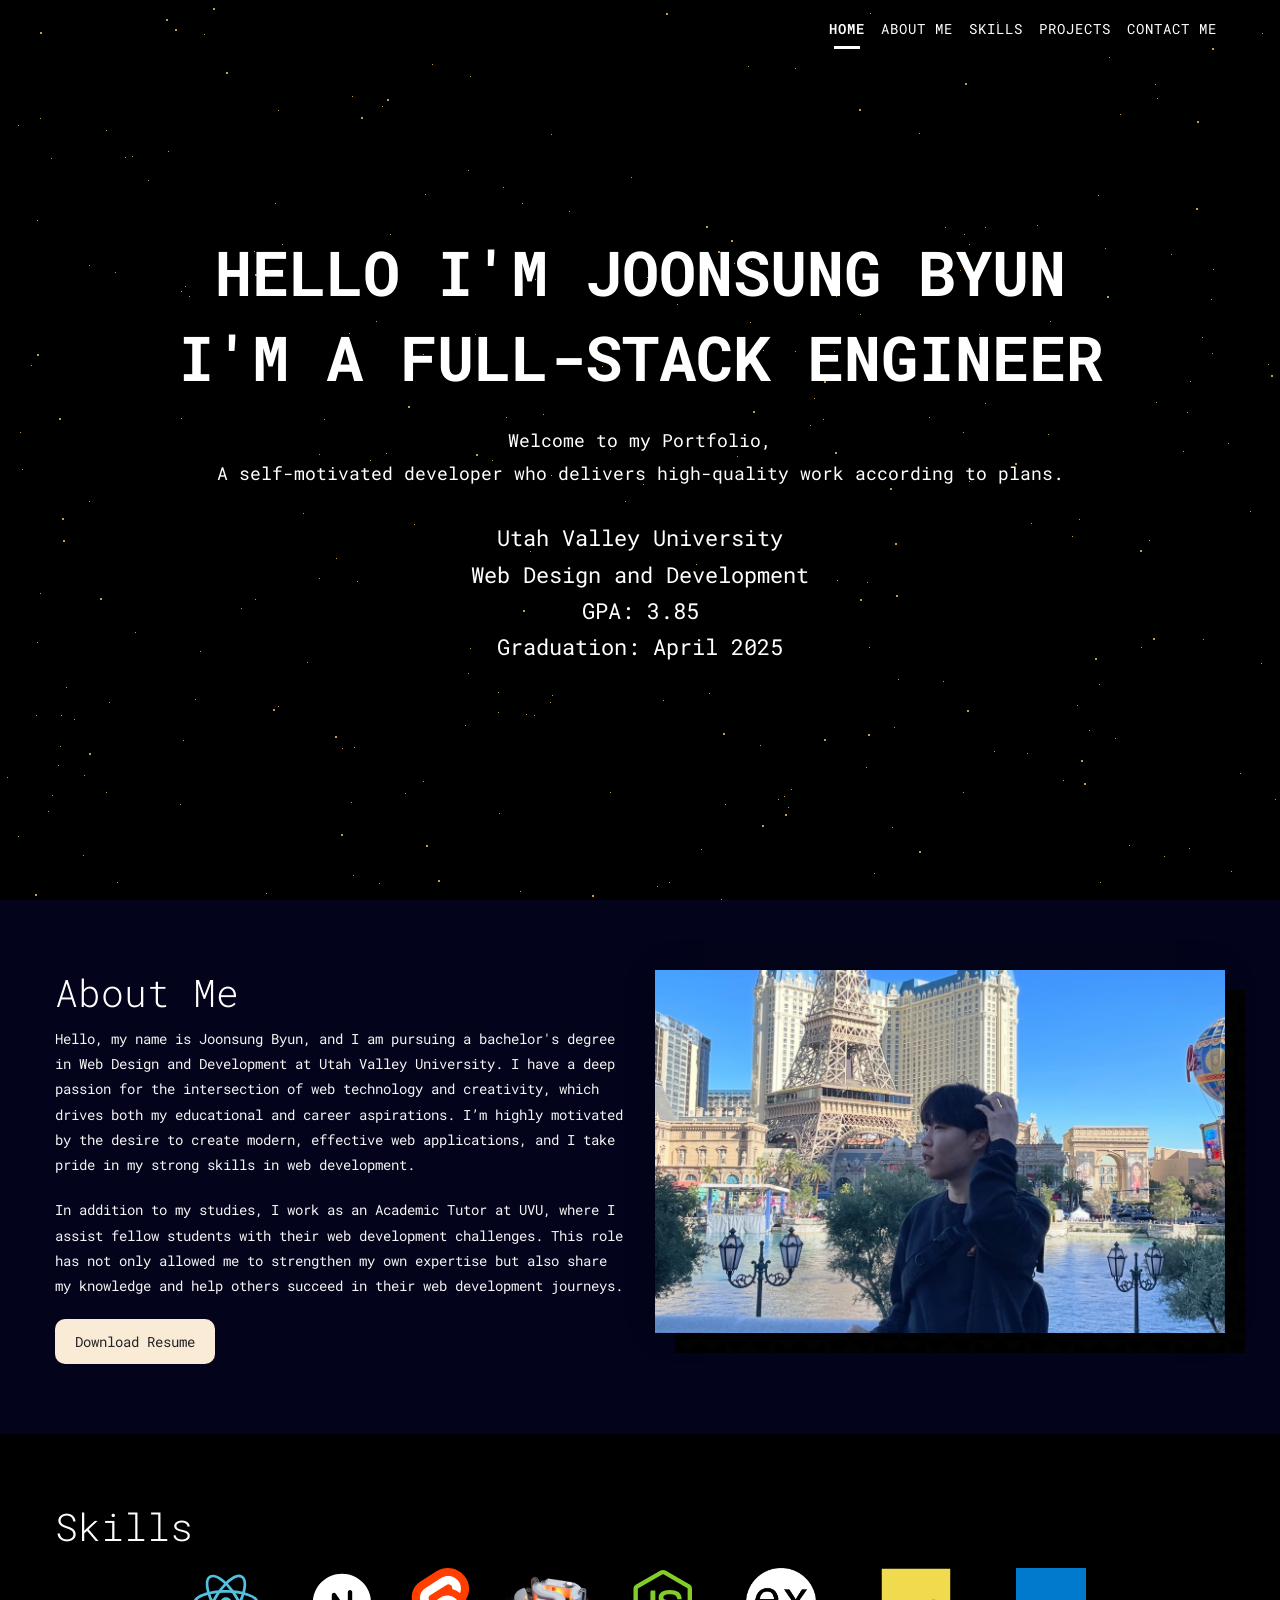
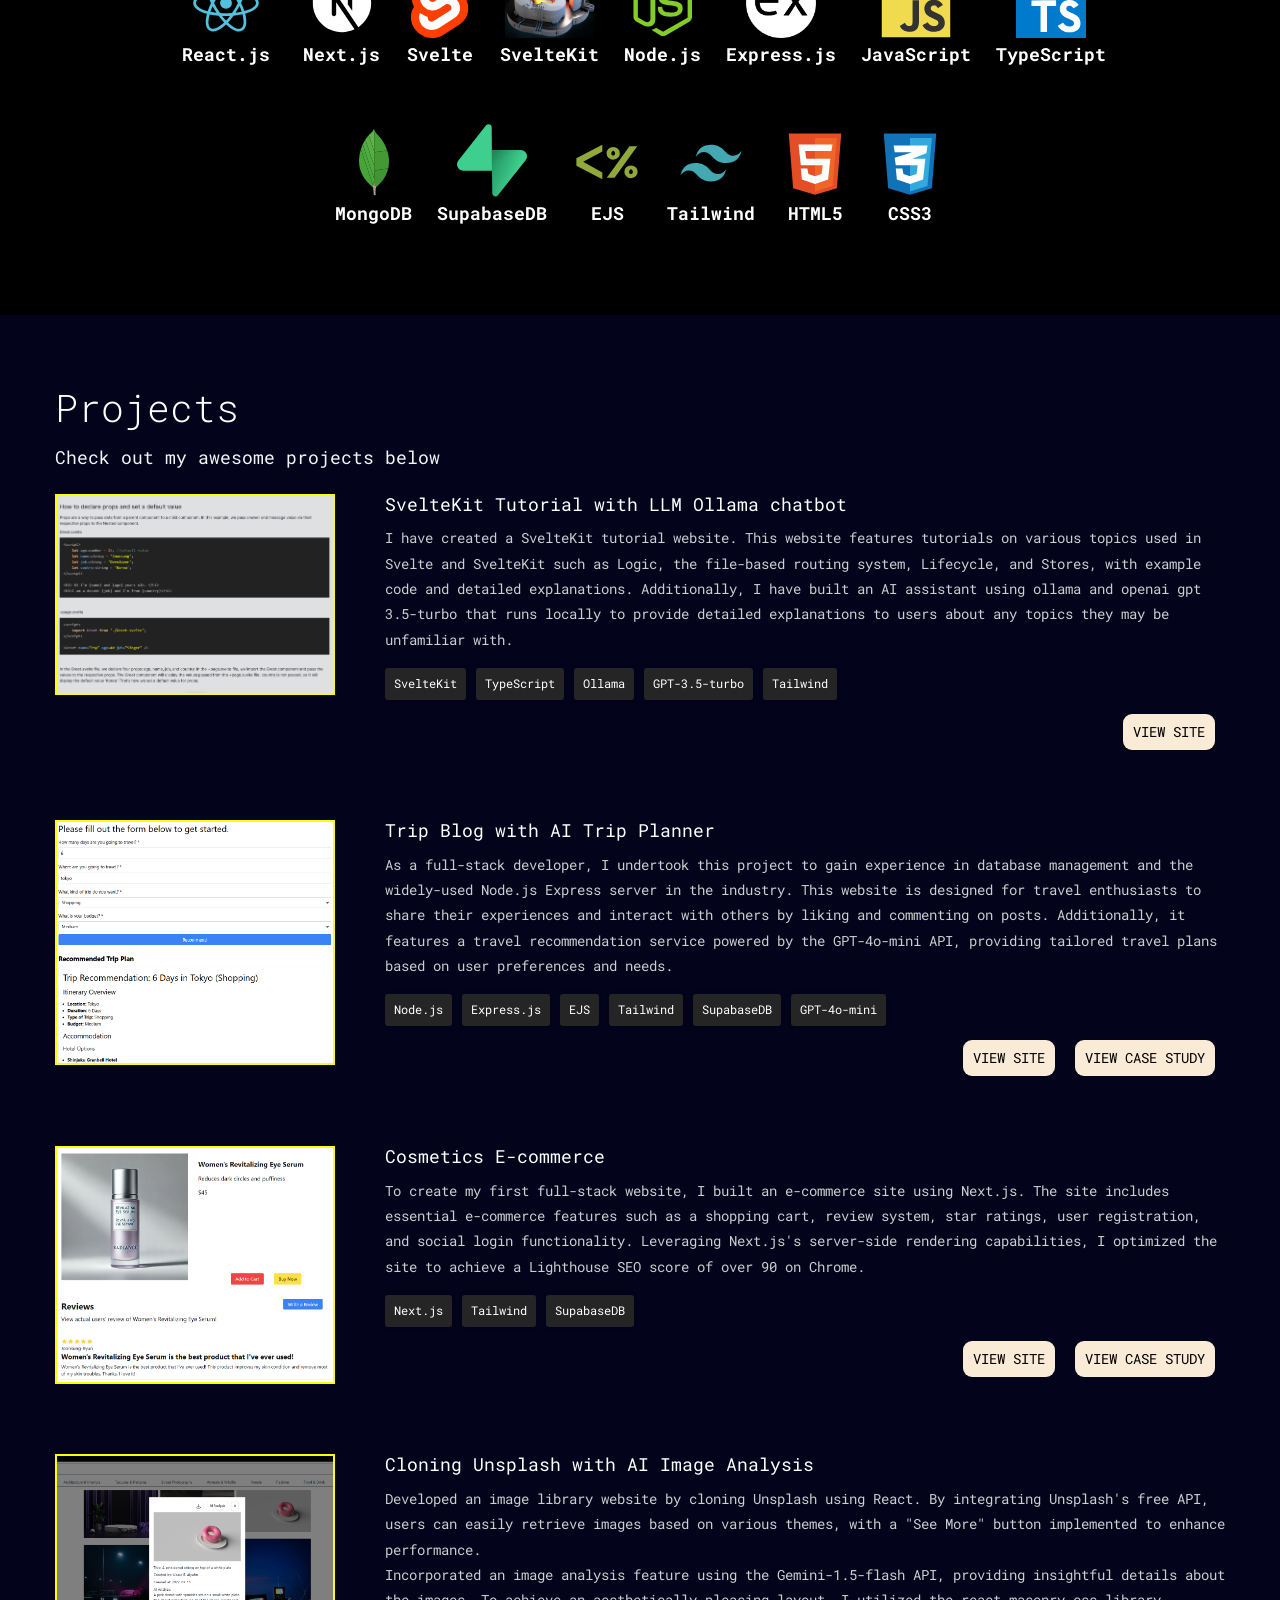
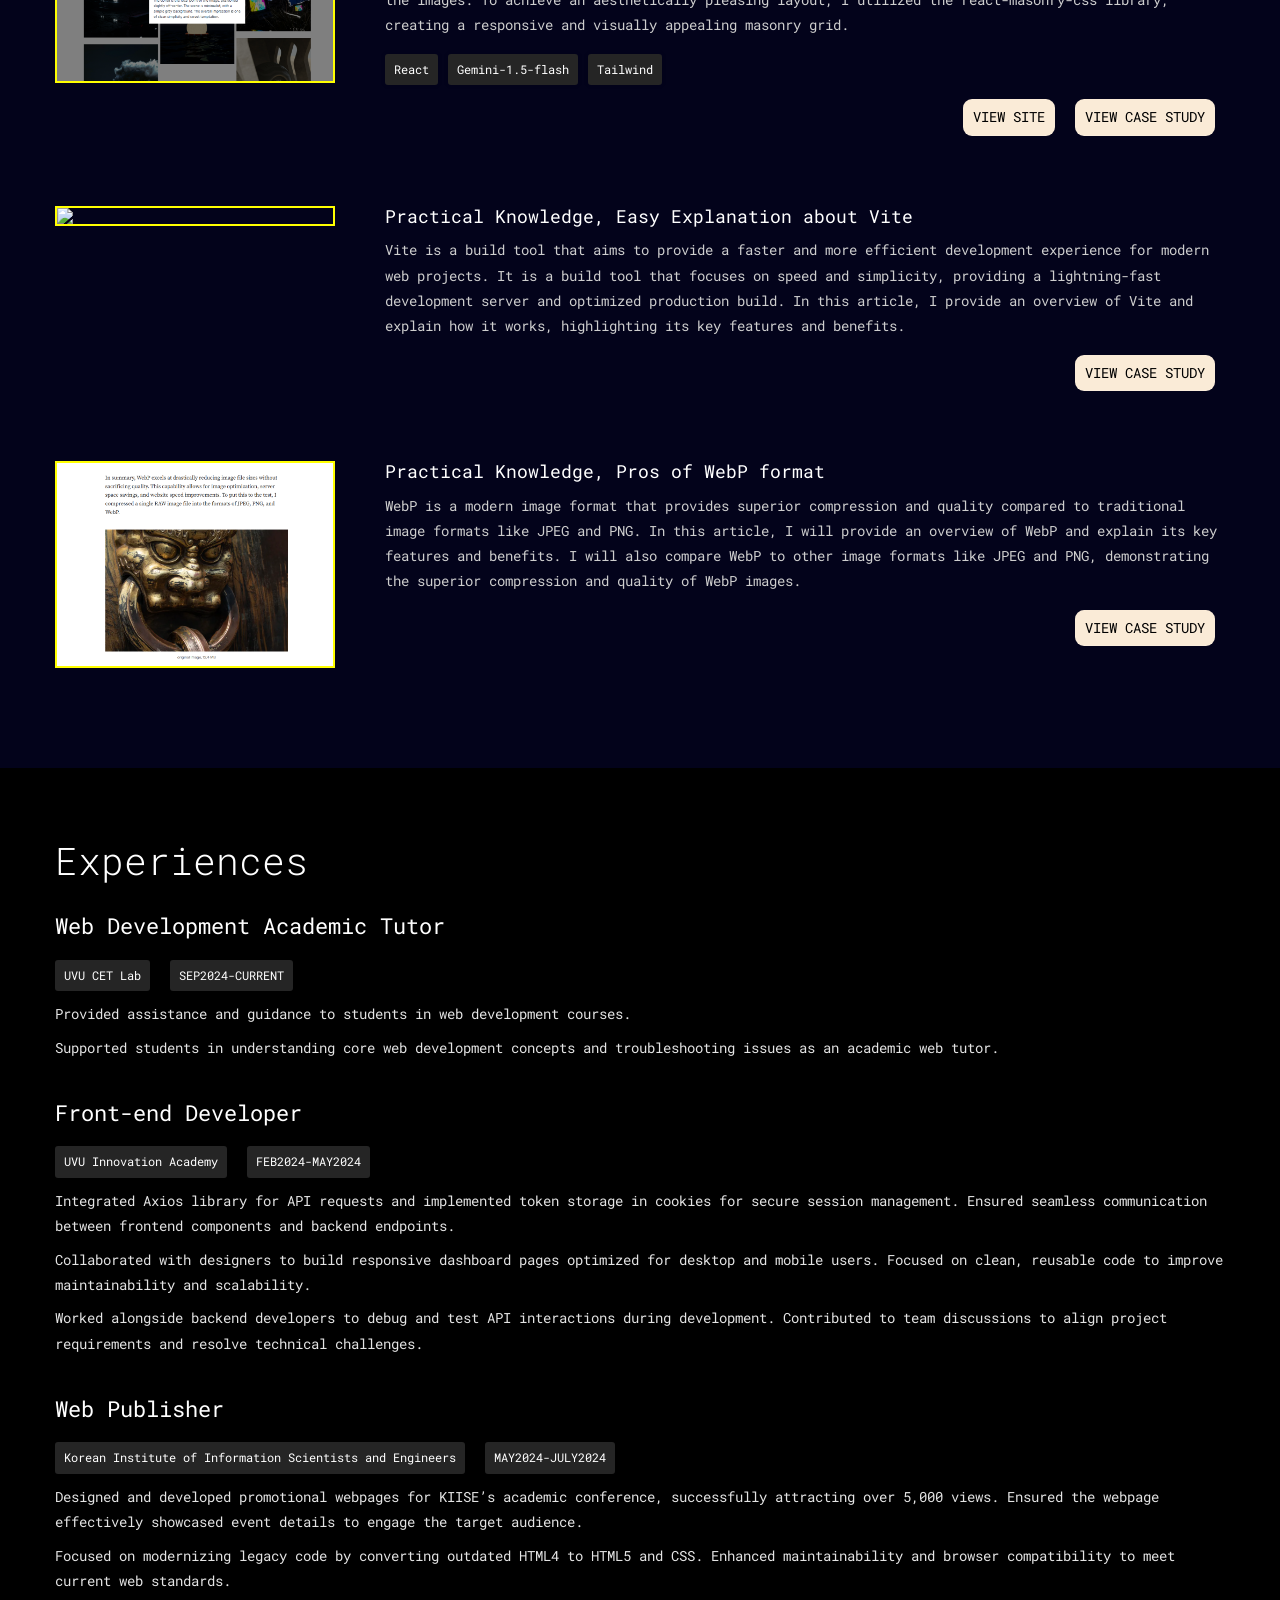
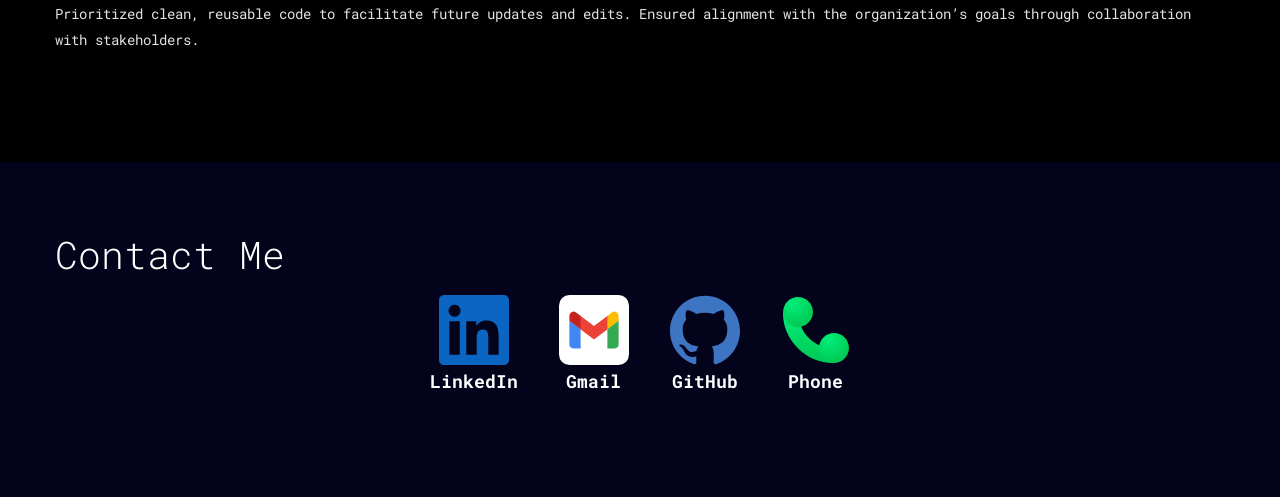
==== commit ec0a61ff: "Add intersection observer functionality for contact section; update styles for contact elements" ====
--- a/index.html
+++ b/index.html
@@ -511,7 +511,7 @@
                 <h2 style="color: white;" id="contactH2" data-id="contactH2">Contact Me</h2>
             </div>
 
-            <div id="contactContainer"
+            <div data-id="contactContainer" id="contactContainer"
                 style="display: flex; flex-wrap: wrap; justify-content: center; align-items: baseline; max-width: 960px; margin: auto; "
                 data-id="skillContainer">
 
--- a/style.css
+++ b/style.css
@@ -2533,7 +2533,15 @@
     transform: translateY(-100%);
 }
 
+#contactContainer {
+    transform: translateX(-20%);
+}
+
 #experienceH2 {
+    transform: translateY(-100%);
+}
+
+#contactH2 {
     transform: translateY(-100%);
 }
 
@@ -2712,13 +2720,6 @@
         transform: translateY(-2000px);
     }
 }
-
-
-
-
-
-
-
 
 
 
@@ -2736,9 +2737,6 @@
         }
     }
 }
-
-
-
 
 
 
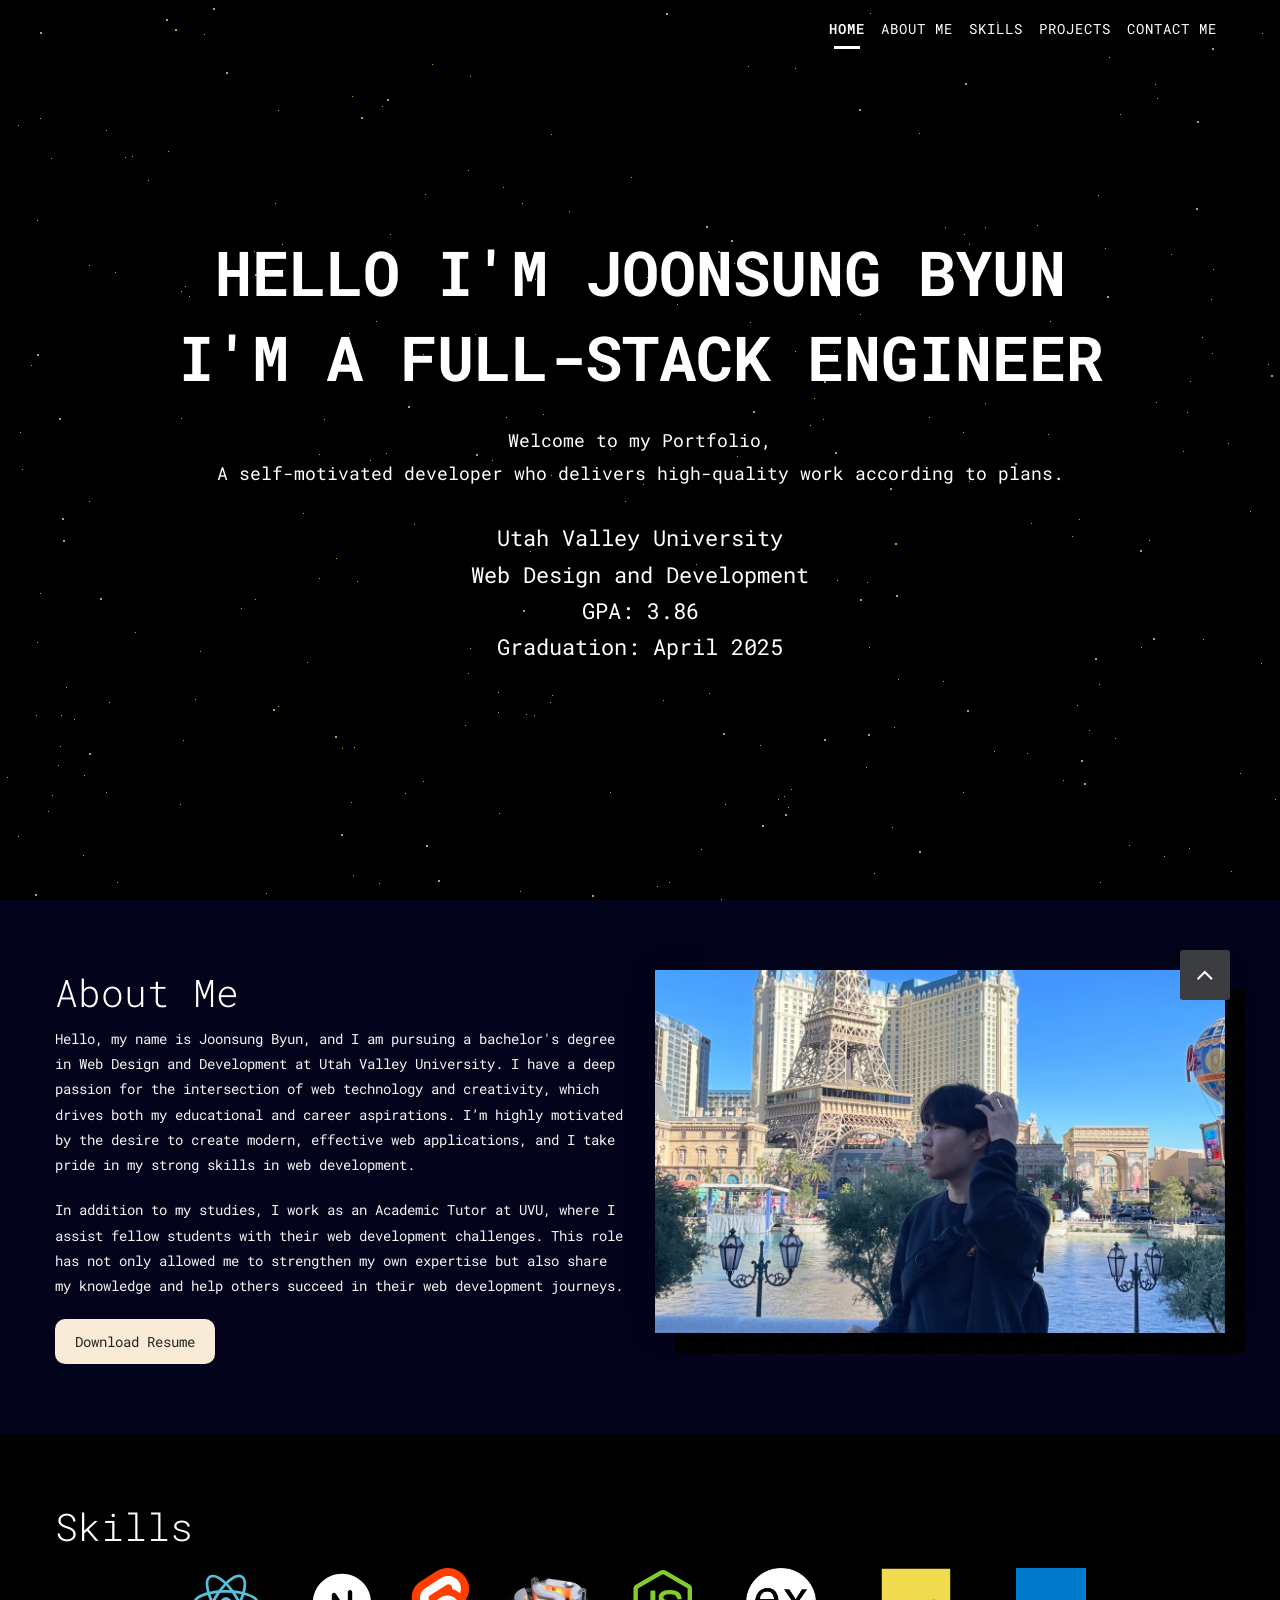
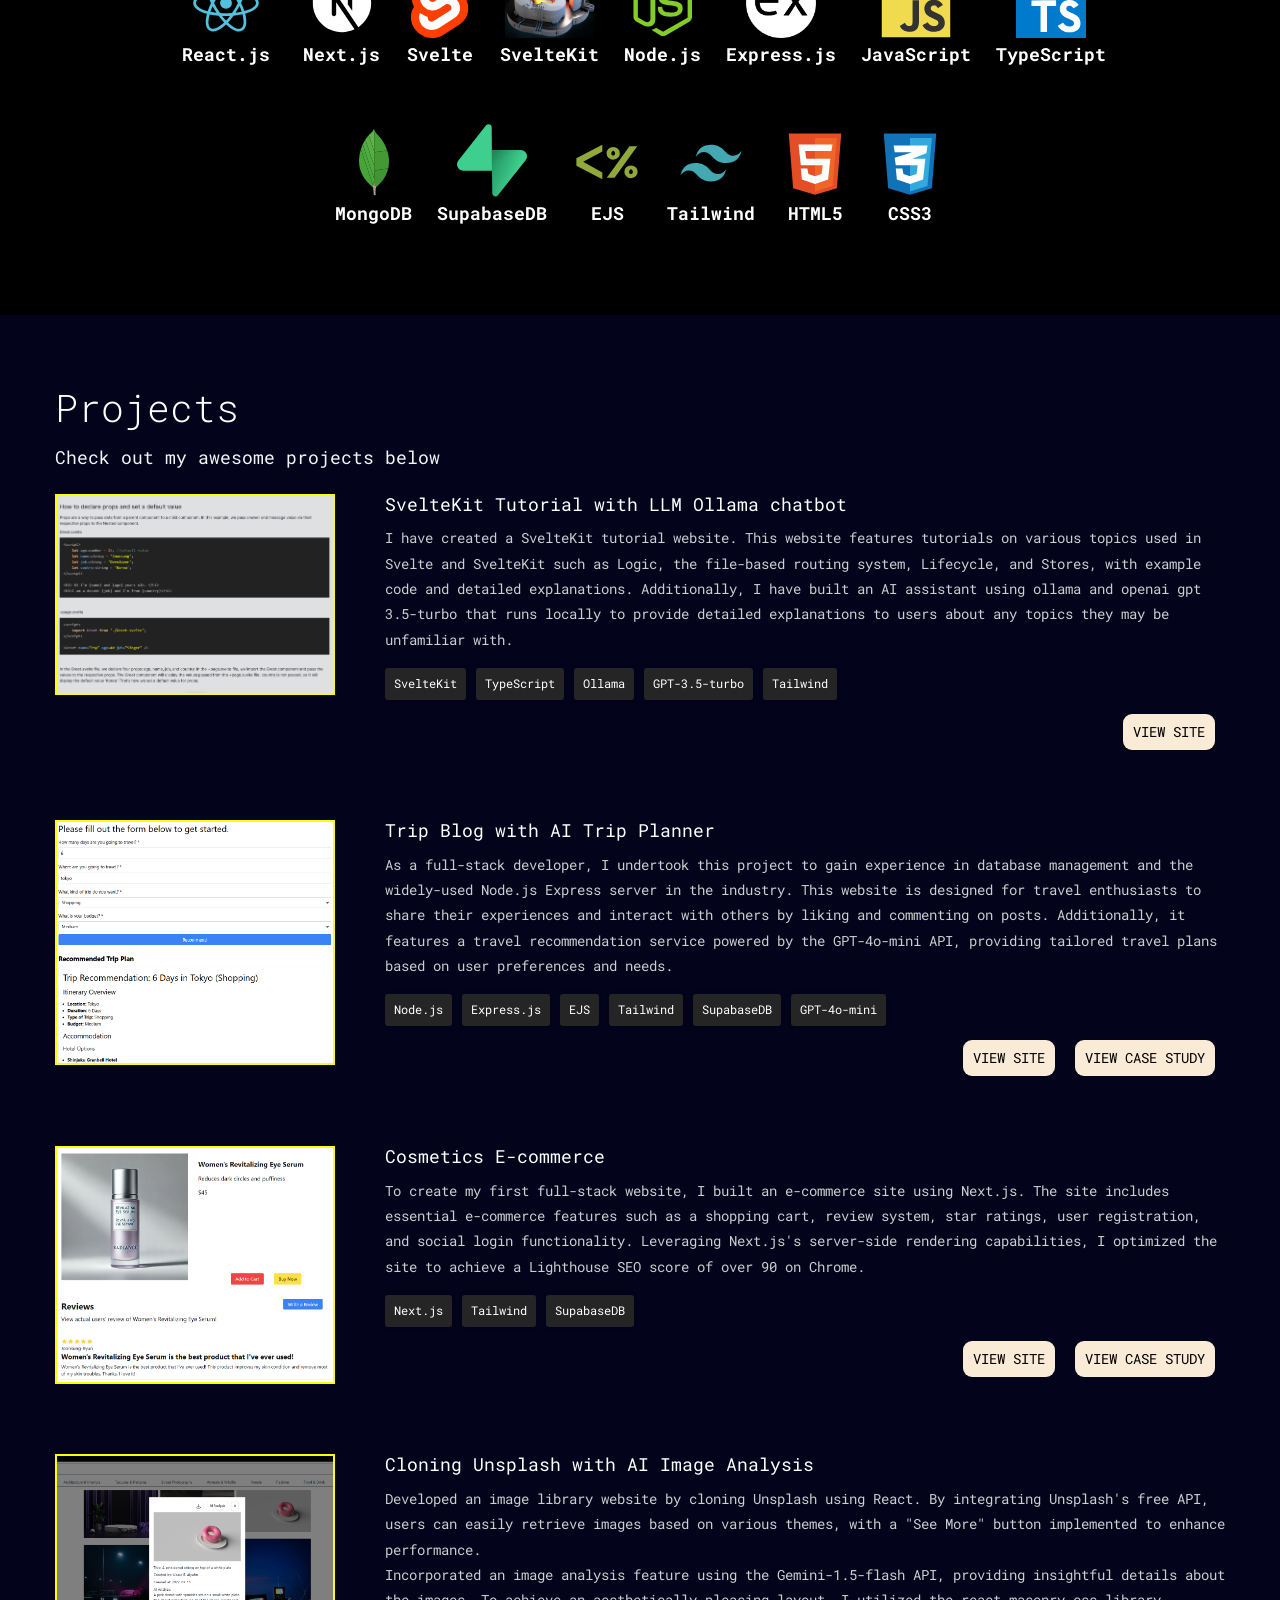
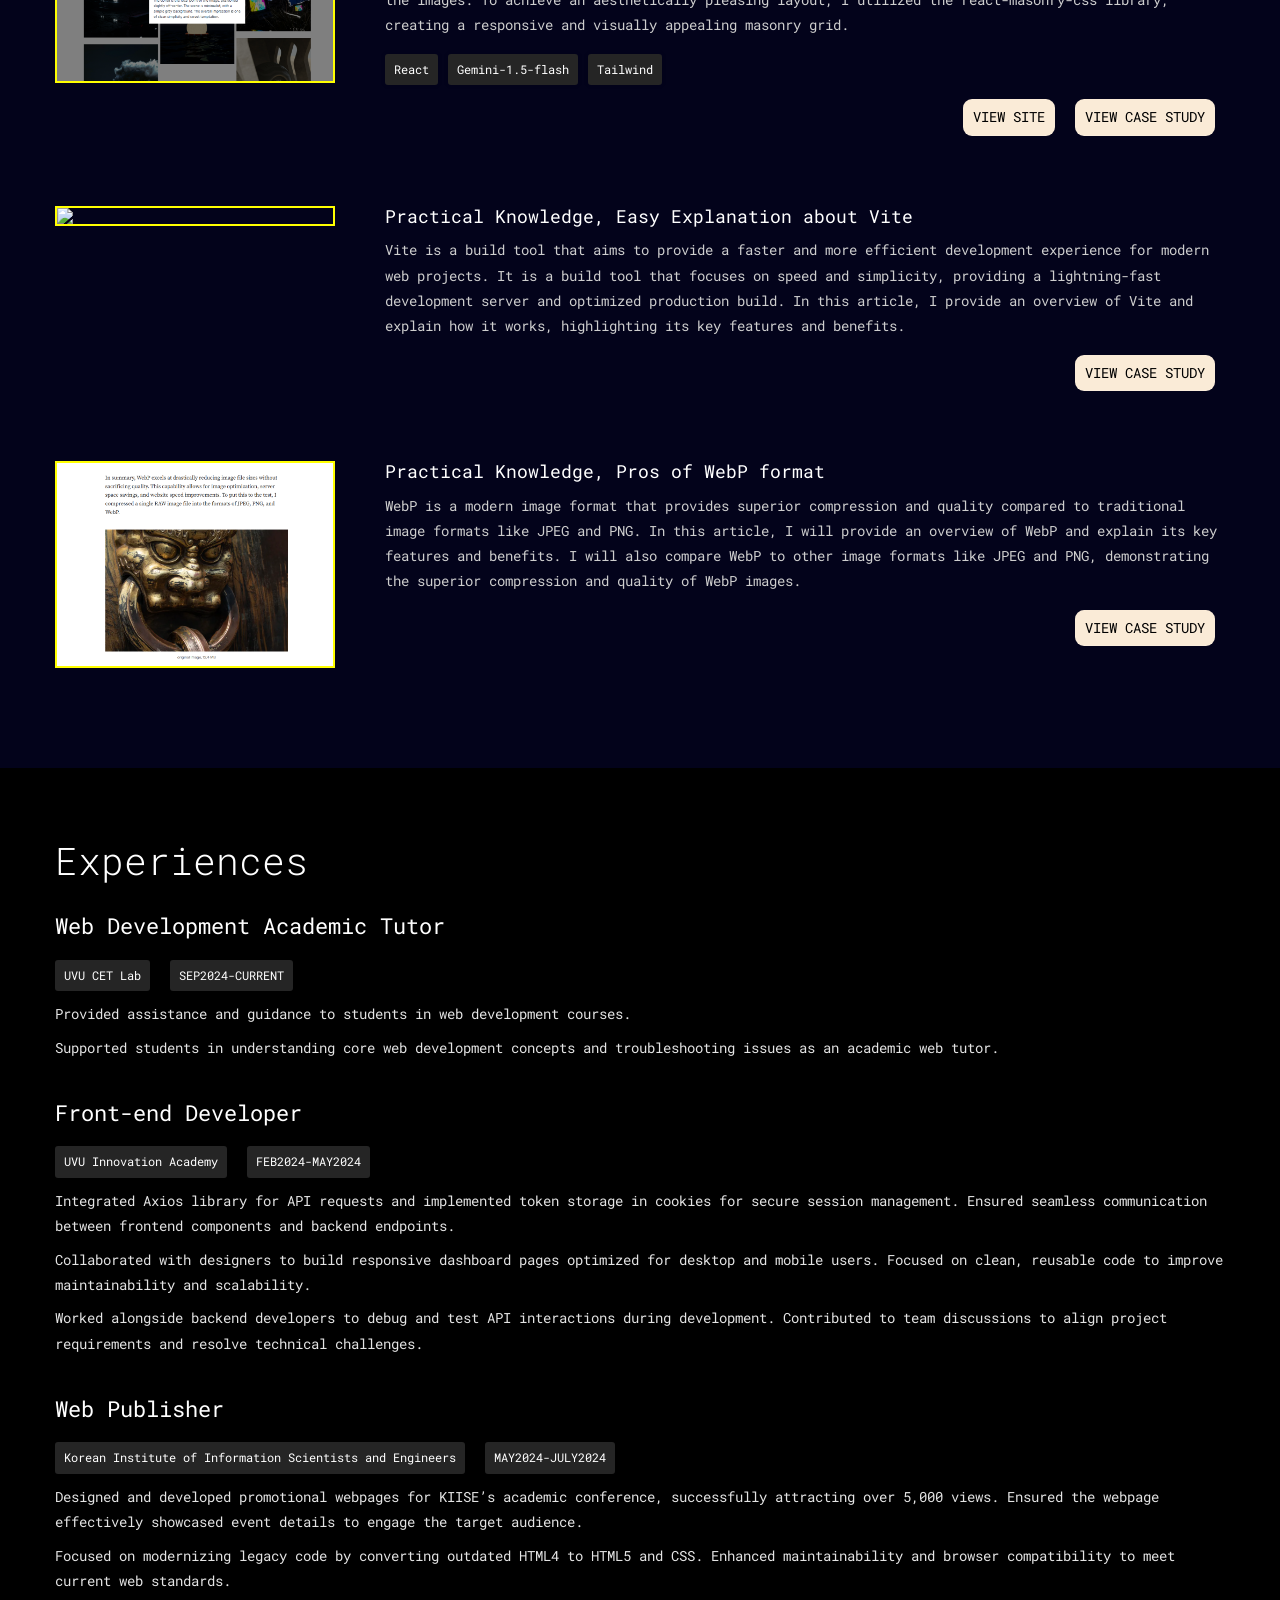
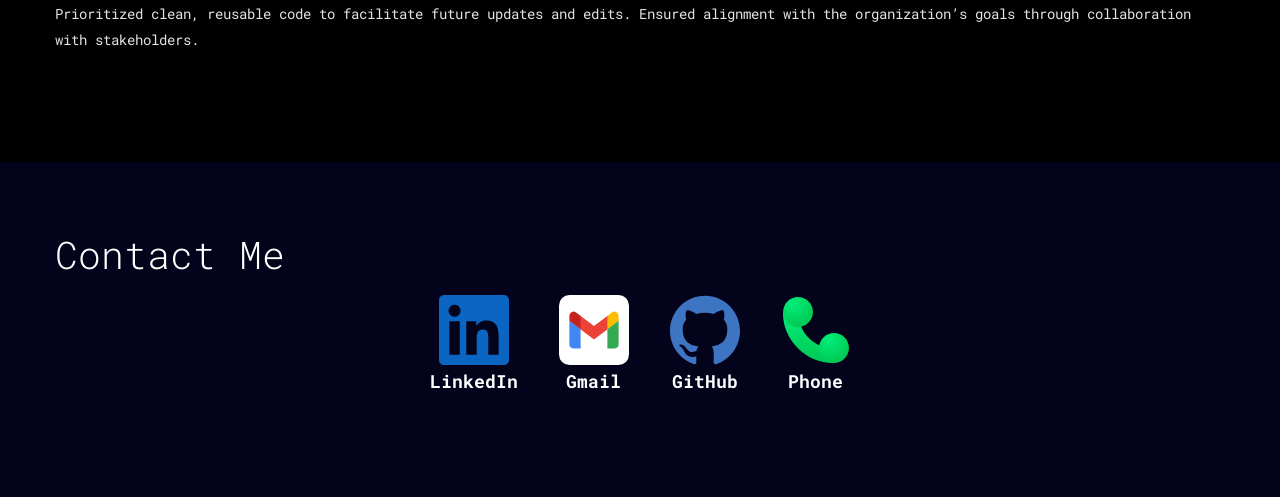
==== commit d878d78e: "Update index.html" ====
--- a/index.html
+++ b/index.html
@@ -91,7 +91,7 @@
 
                 <h2 style="color: white">Utah Valley University</h2>
                 <h2 style="color: white">Web Design and Development</h2>
-                <h2 style="color: white">GPA: 3.85</h2>
+                <h2 style="color: white">GPA: 3.86</h2>
                 <h2 style="color: white">Graduation: April 2025</h2>
                 <h3 class="cd-headline clip is-full-width">
                 </h3>
@@ -573,4 +573,4 @@
 
 </body>
 
-</html>+</html>
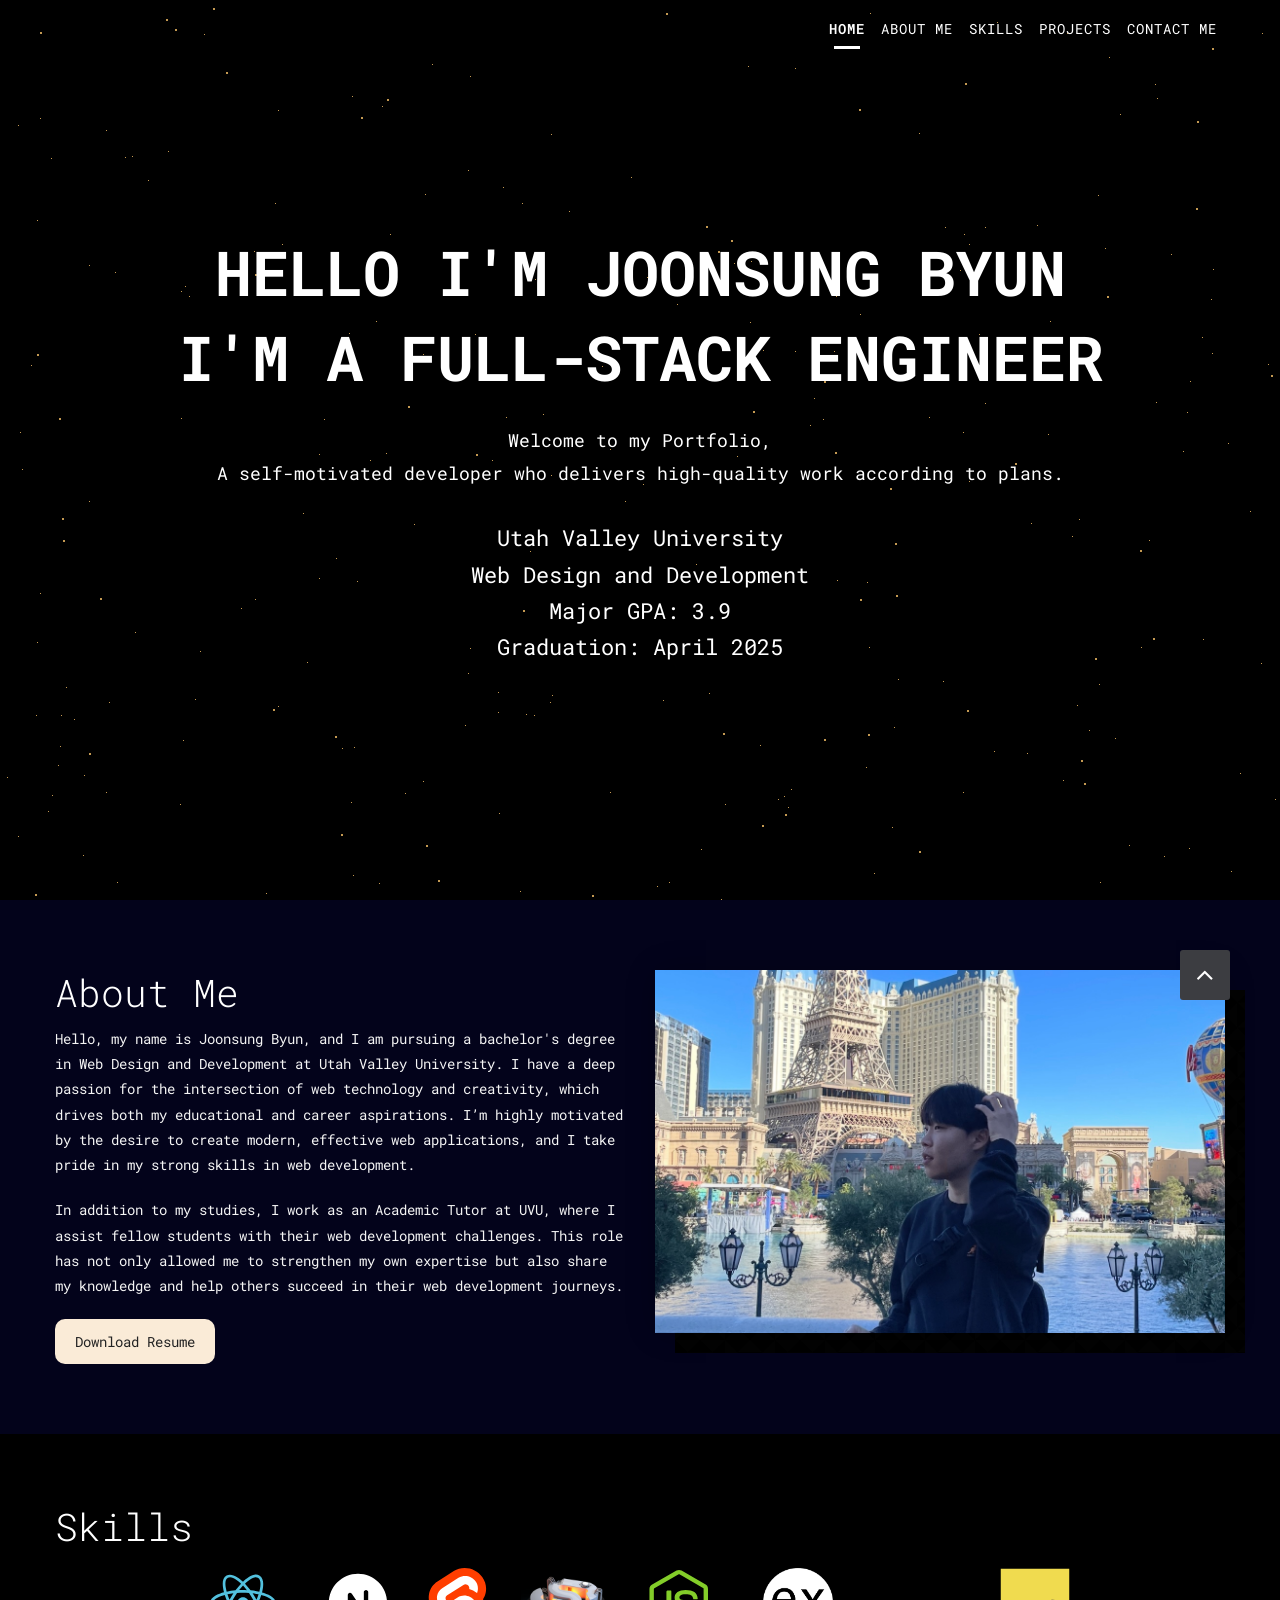
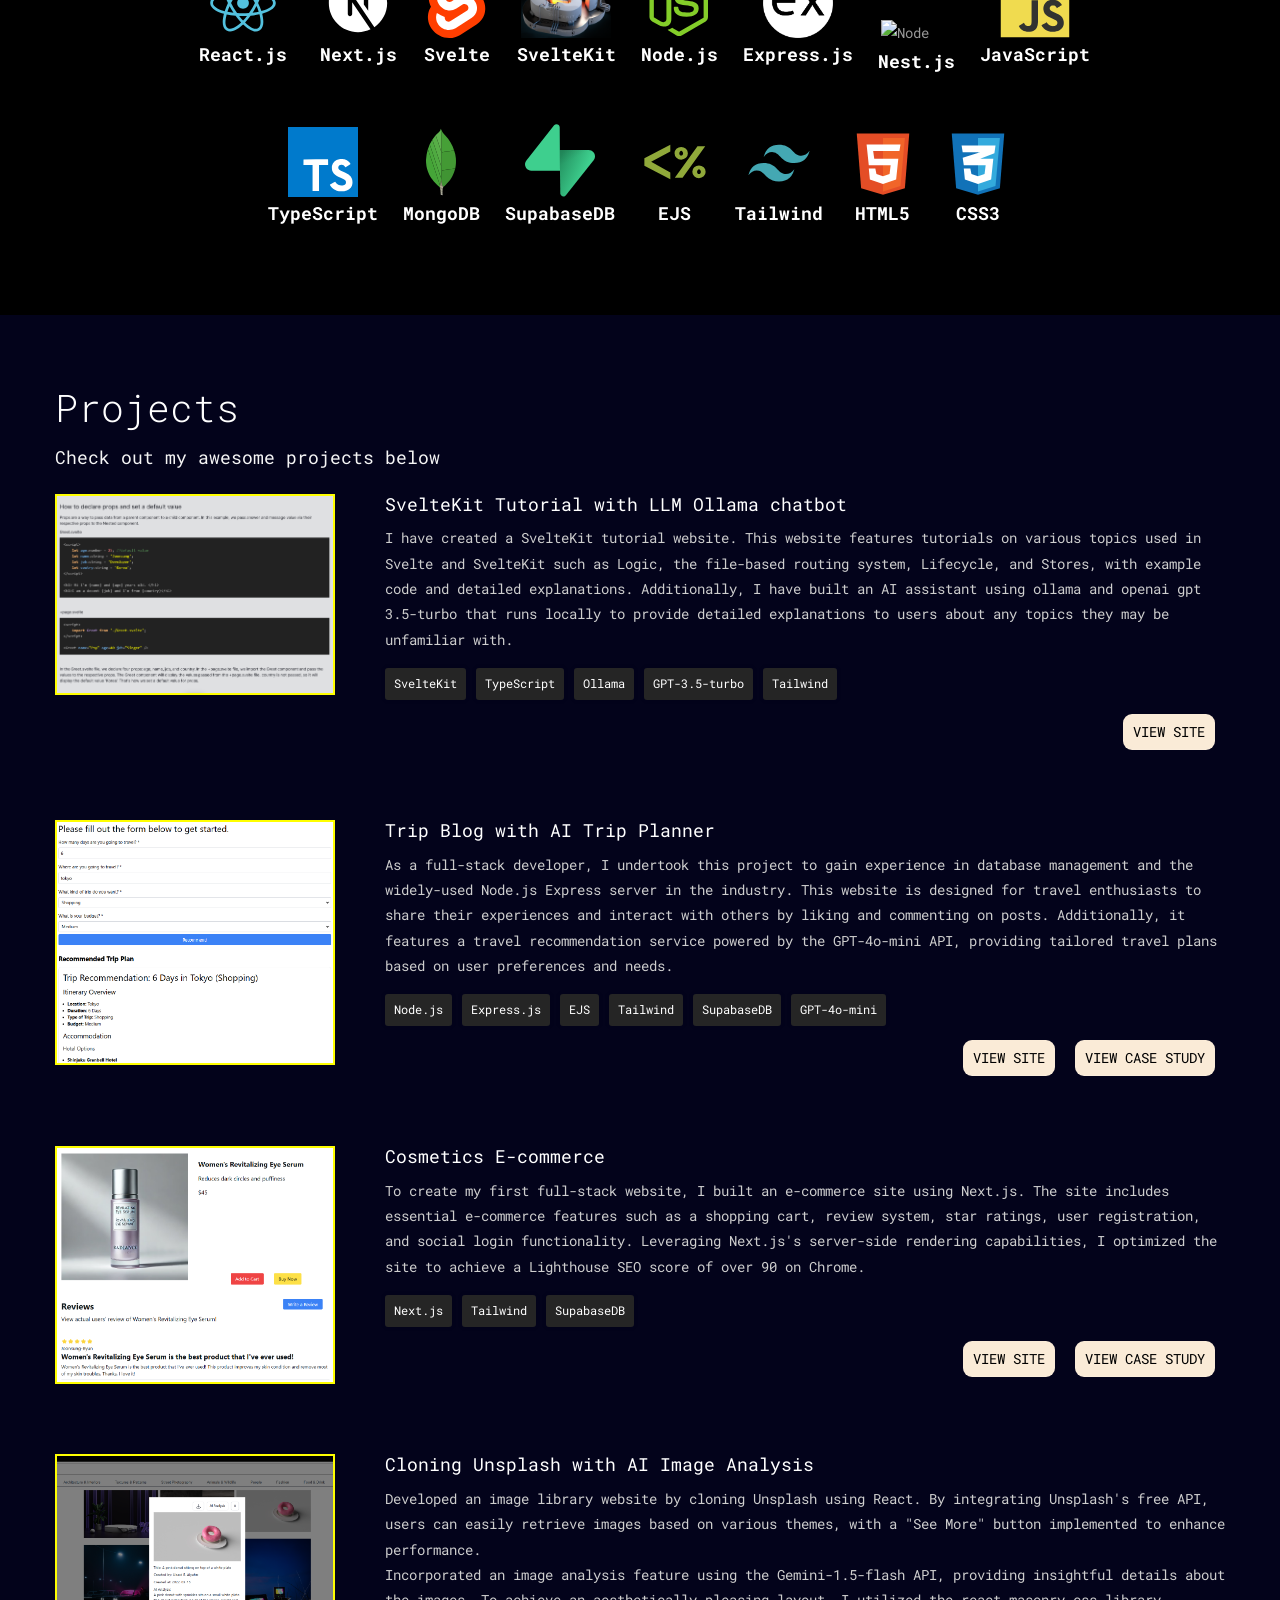
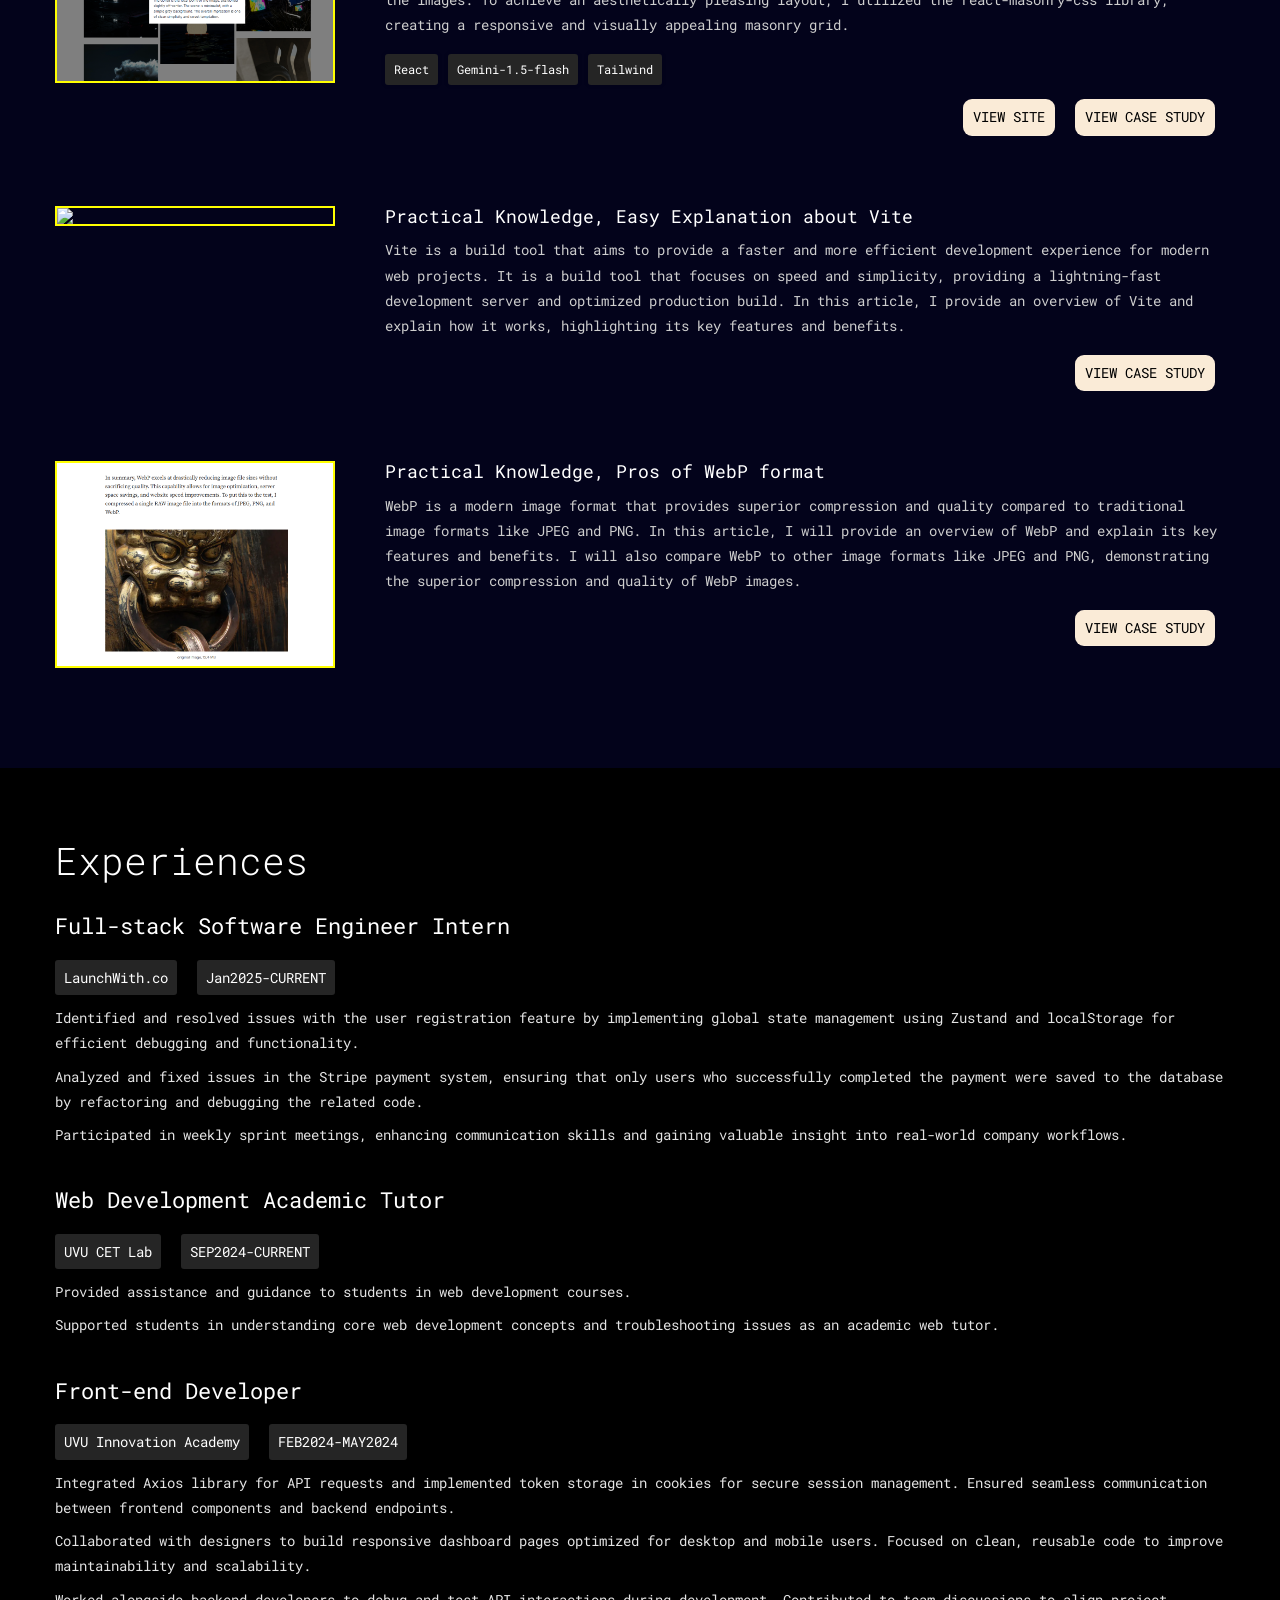
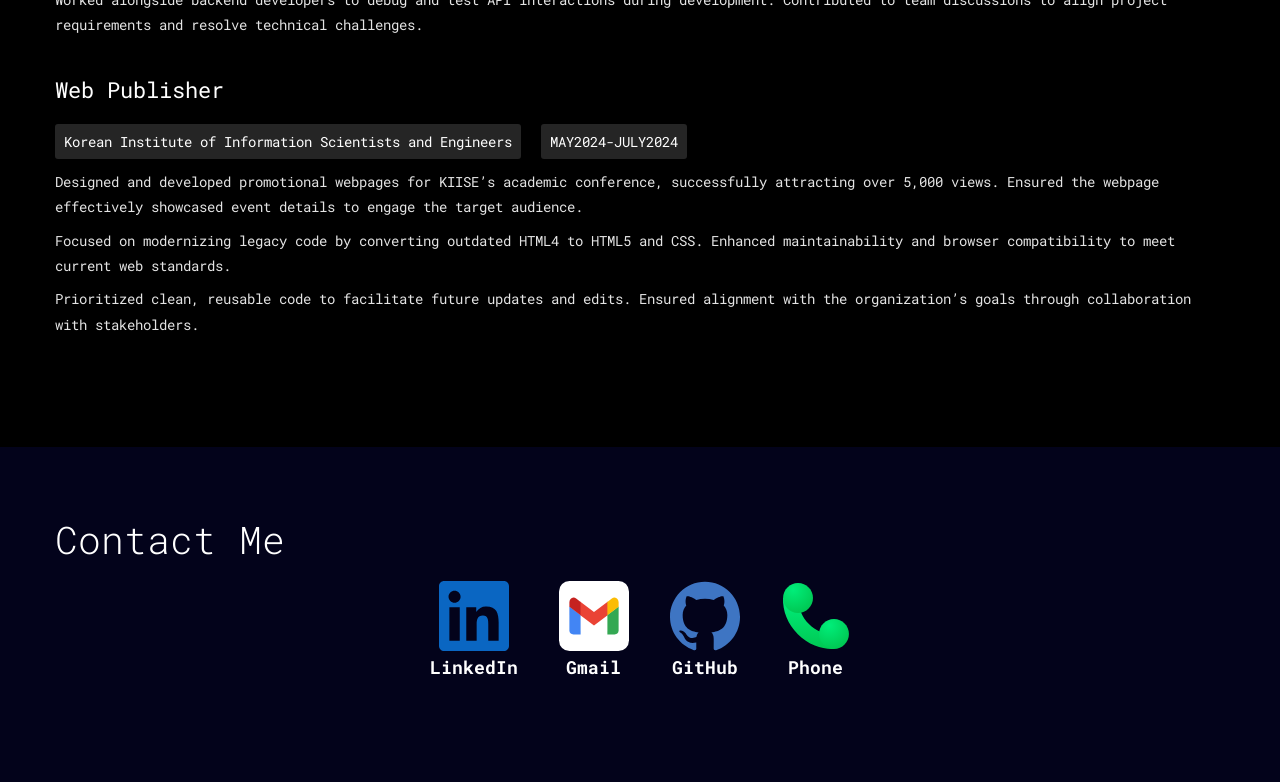
==== commit f26249a8: "Update styles and JavaScript for experience section; add new experience entry and adjust media query" ====
--- a/index.html
+++ b/index.html
@@ -91,7 +91,7 @@
 
                 <h2 style="color: white">Utah Valley University</h2>
                 <h2 style="color: white">Web Design and Development</h2>
-                <h2 style="color: white">GPA: 3.86</h2>
+                <h2 style="color: white">Major GPA: 3.9</h2>
                 <h2 style="color: white">Graduation: April 2025</h2>
                 <h3 class="cd-headline clip is-full-width">
                 </h3>
@@ -122,7 +122,7 @@
                             own expertise but also share my knowledge and help others succeed in their web development
                             journeys.</p>
                         <div class="resumeBtnContainer">
-                            <a href="Resume-Joonsung-Byun.pdf" class="sim-btn" download><span>Download
+                            <a href="Joonsun_Byun-Resume.pdf" class="sim-btn" download><span>Download
                                     Resume</span></a>
                         </div>
 
@@ -183,6 +183,12 @@
                     <img src="uploads/Untitled-1.png" alt="Node" width="70">
                     <p style="font-weight: 800; color: white; font-size: 18px;">Express.js</p>
                 </div><!-- end col -->
+
+                <div class=""
+                style="display: flex; justify-content: center; flex-direction: column; align-items: center;">
+                <img src="https://static-00.iconduck.com/assets.00/nestjs-icon-512x510-9nvpcyc3.png" alt="Node" width="70">
+                <p style="font-weight: 800; color: white; font-size: 18px;">Nest.js</p>
+            </div><!-- end col -->
 
                 <div class=""
                     style="display: flex; justify-content: center; flex-direction: column; align-items: center;">
@@ -248,8 +254,8 @@
                 <!--각 each project-->
                 <section class="eachSection" id="project1" data-id="project1">
                     <div>
-                        <a href="https://joon-sveltekit-app.vercel.app/" target="_blank"><img
-                                src="uploads/sveltekitThumbnail.png" /></a>
+                        <a href="https://joon-sveltekit-app.vercel.app/" target="_blank">
+                            <img src="uploads/sveltekitThumbnail.png" /></a>
                     </div>
                     <article>
                         <h3 style="color: white;">SvelteKit Tutorial with LLM Ollama chatbot</h3>
@@ -414,6 +420,35 @@
                 <h2 style="color: white;" id="experienceH2" data-id="experienceH2">Experiences</h2>
             </div>
 
+            <section class="eachWorkSection" id="experience0" data-id="experience0">
+                <div>
+                    <h2 style="color: white;">Full-stack Software Engineer Intern</h2>
+                    <ul class="workInfo">
+                        <li>
+                            LaunchWith.co
+                        </li>
+                        <li>
+                            Jan2025-CURRENT
+                        </li>
+                    </ul>
+                </div>
+                <ul class="workSummary">
+                    <li>
+                        Identified and resolved issues with the user registration feature by implementing global state management using
+      Zustand and localStorage for efficient debugging and functionality.
+                    </li>
+                    <li>
+                        Analyzed and fixed issues in the Stripe payment system, ensuring that only users who successfully completed 
+      the payment were saved to the database by refactoring and debugging the related code.
+                    </li>
+                    <li>
+                        Participated in weekly sprint meetings, enhancing communication skills and gaining valuable insight into 
+                        real-world company workflows.
+                    </li>
+                </ul>
+
+            </section>
+
             <section class="eachWorkSection" id="experience1" data-id="experience1">
                 <div>
                     <h2 style="color: white;">Web Development Academic Tutor</h2>
--- a/style.css
+++ b/style.css
@@ -2784,7 +2784,7 @@
     }
 }
 
-@media (min-width: 992px) and (max-width: 2000px) {
+@media (min-width: 992px) and (max-width: 6000px) {
     .eachSection {
         display: flex;
         flex-direction: row;
@@ -2842,7 +2842,7 @@
             background-color: rgb(37, 37, 37);
             border-radius: 3px;
             color: rgb(255, 255, 255);
-            font-size: 12px;
+            font-size: 14px;
             box-shadow: 0 0 5px rgba(0, 0, 0, 0.1);
         }
     }
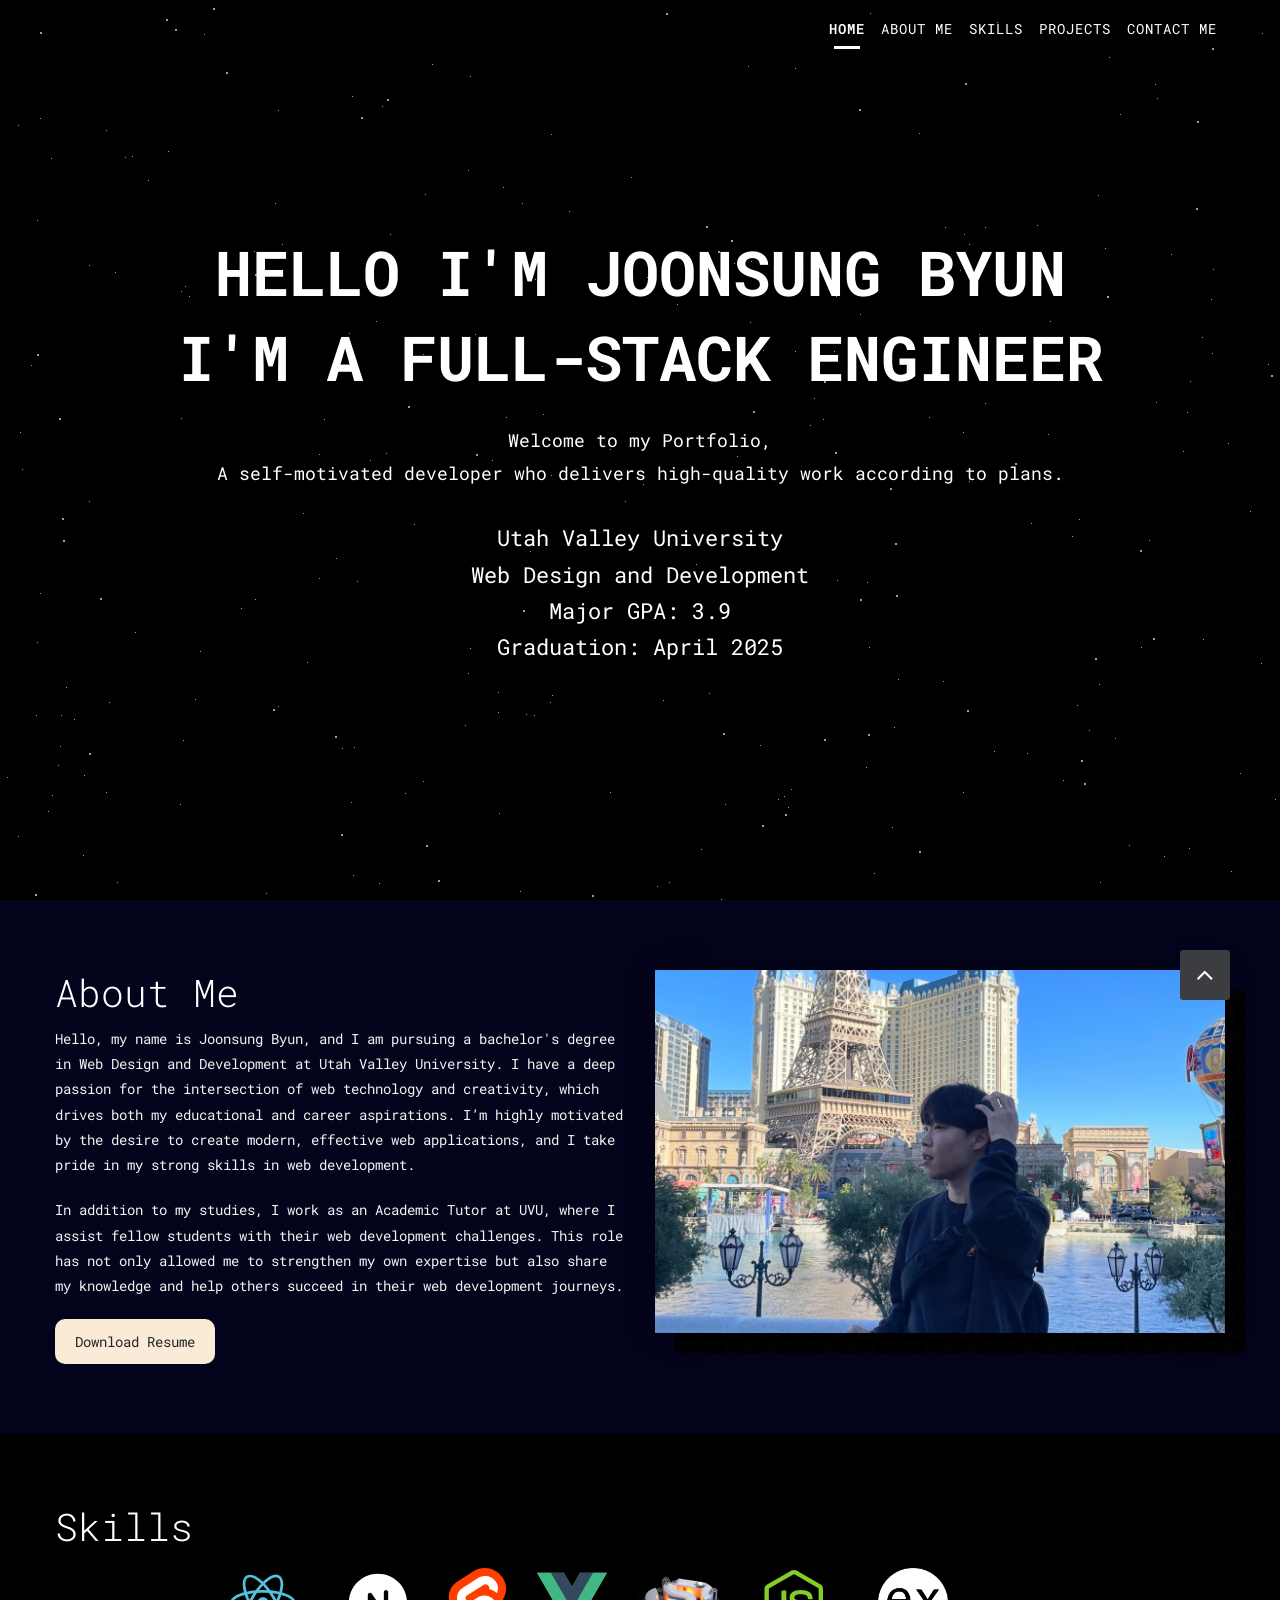
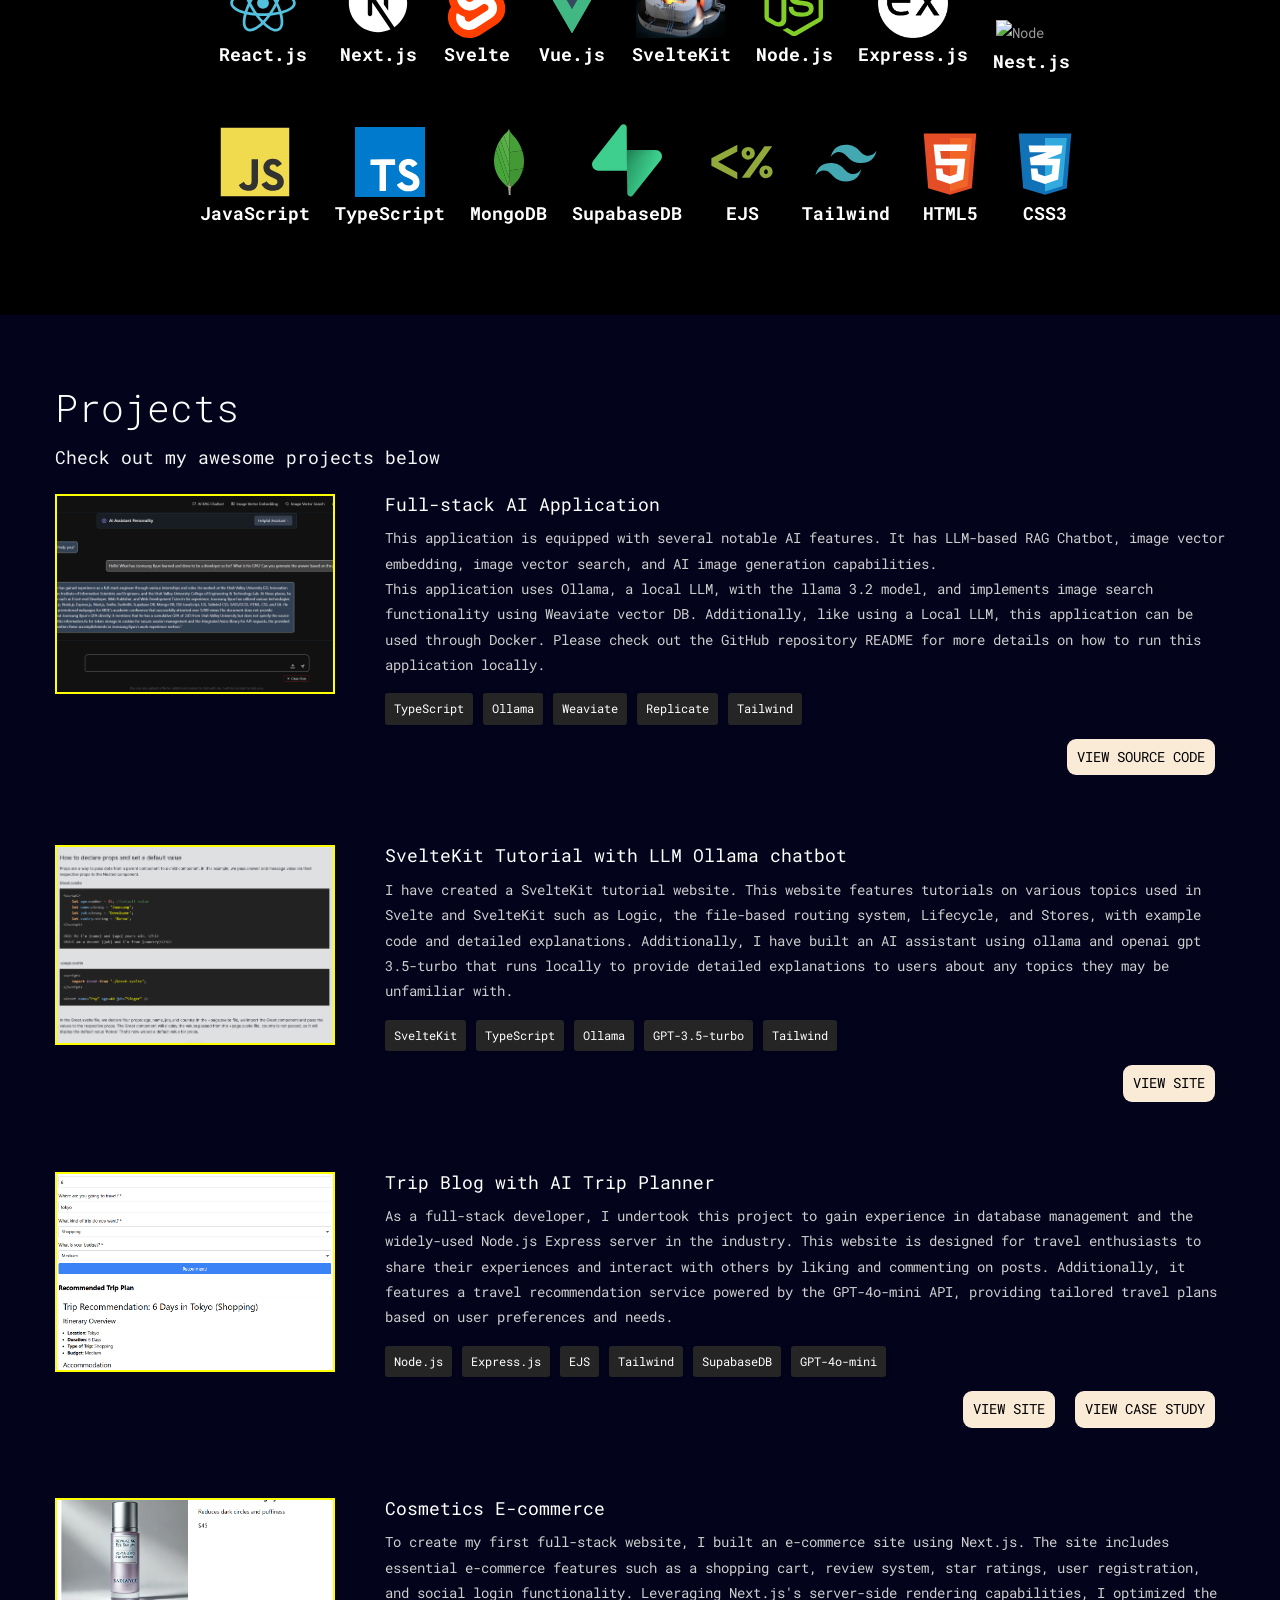
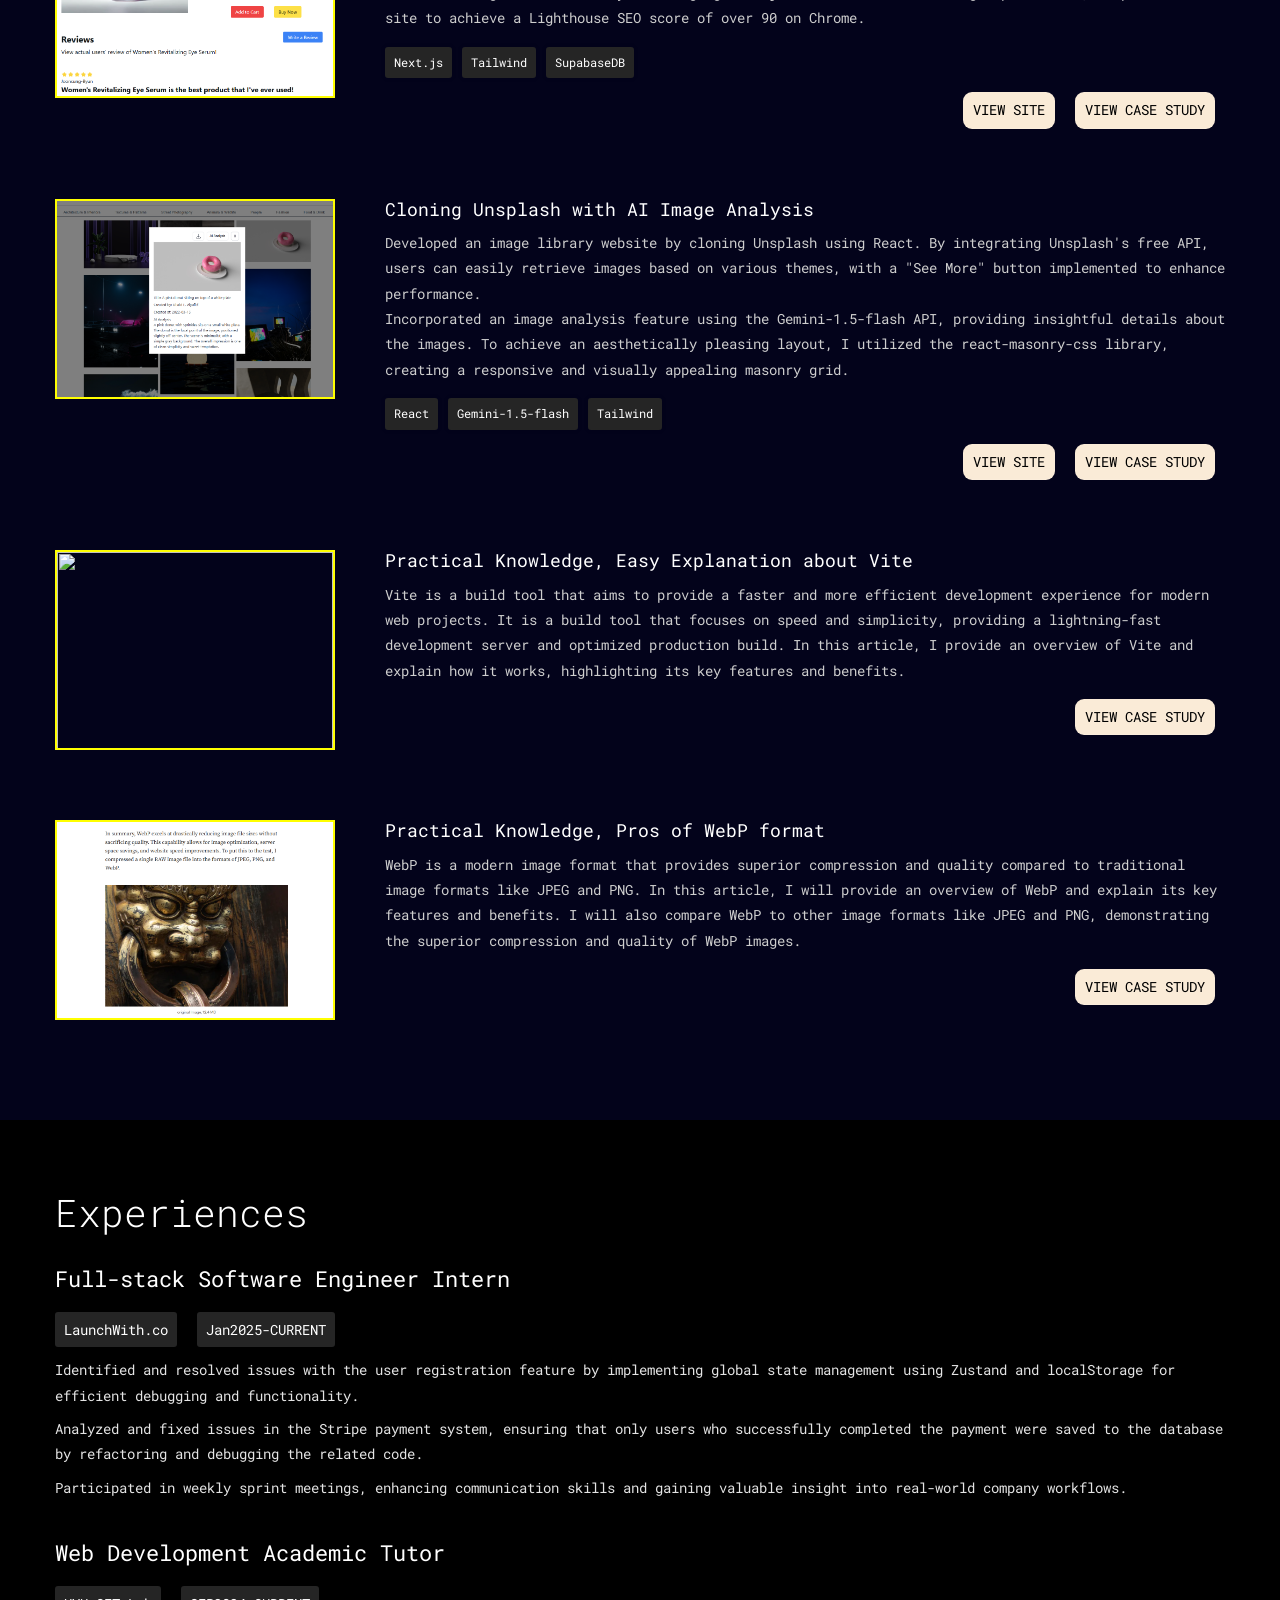
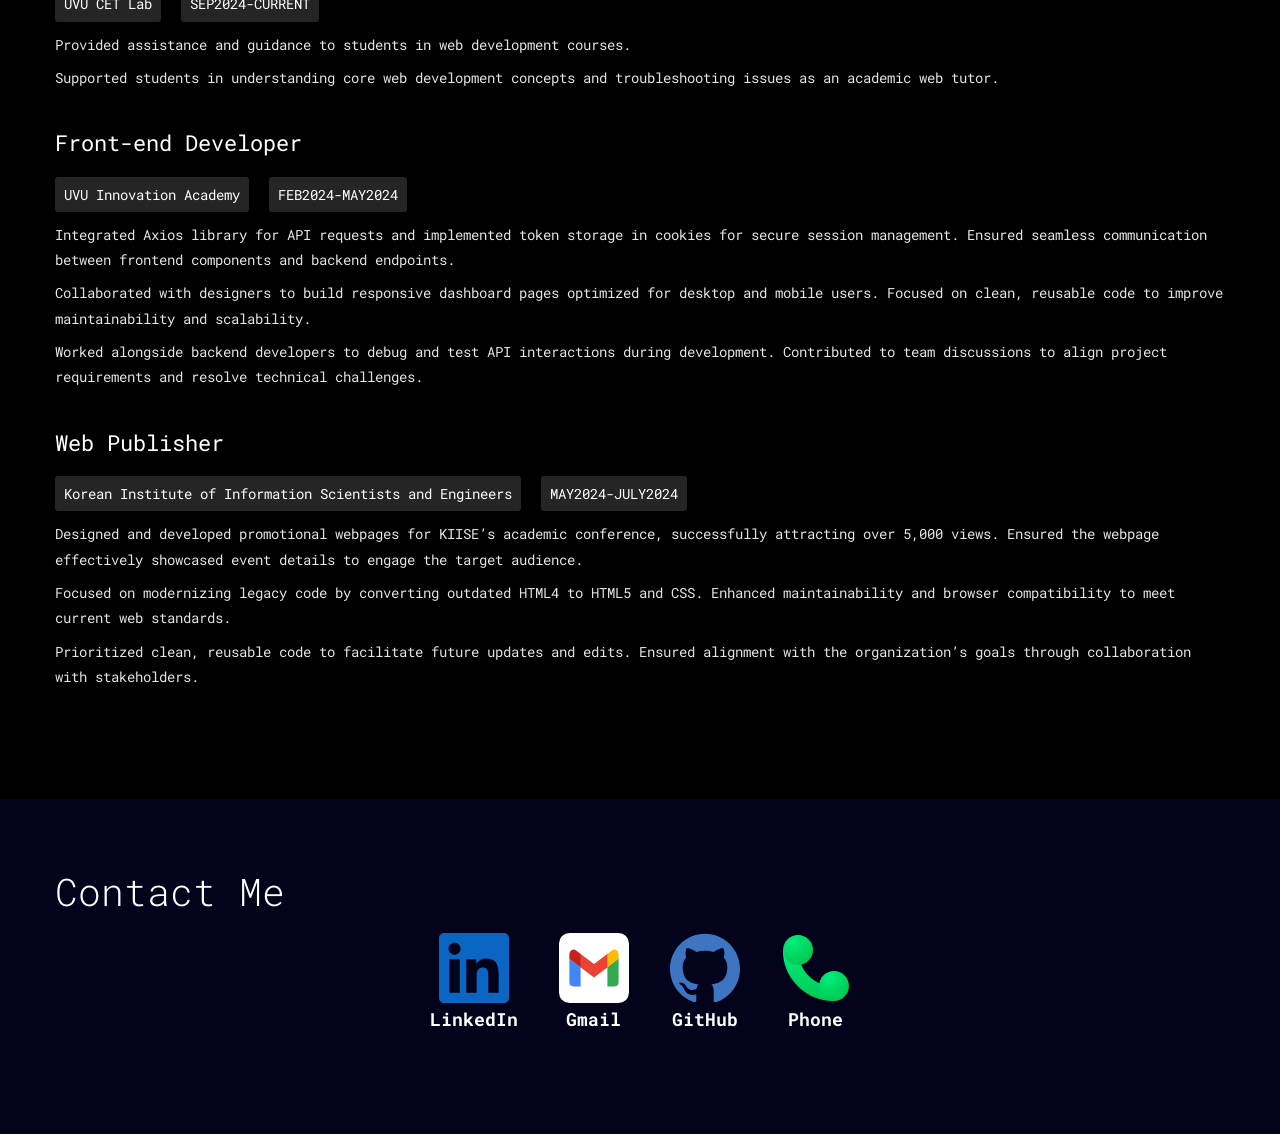
==== commit 400b3bc3: "Add Vue.js logo SVG file to the uploads directory" ====
--- a/index.html
+++ b/index.html
@@ -167,6 +167,12 @@
                 </div><!-- end col -->
 
                 <div class=""
+                style="display: flex; justify-content: center; flex-direction: column; align-items: center;">
+                <img src="uploads/vue.svg" alt="Svelte" width="70">
+                <p style="font-weight: 800; color: white; font-size: 18px;">Vue.js</p>
+            </div><!-- end col -->
+
+                <div class=""
                     style="display: flex; justify-content: center; flex-direction: column; align-items: center;">
                     <img src="uploads/sveltekit-use-Recovered.png" alt="Svelte" width="90" height="auto">
                     <p style="font-weight: 800; color: white; font-size: 18px;">SvelteKit</p>
@@ -252,6 +258,33 @@
             </div><!-- end title -->
             <div style="display: flex; flex-direction: column; gap: 40px;">
                 <!--각 each project-->
+
+                <section class="eachSection" id="project0" data-id="project0">
+                    <div>
+                        <a href="https://github.com/Joonsung-Byun/joon-370R-AI-app" target="_blank" >
+                            <img style="height: 200px;" src="uploads/RAG-thumbnail.png" /></a>
+                    </div>
+                    <article>
+                        <h3 style="color: white;">Full-stack AI Application</h3>
+                        <p>This application is equipped with several notable AI features. It has LLM-based RAG Chatbot, image vector embedding, image vector search, and AI image generation capabilities.
+                        <br> This application uses Ollama, a local LLM, with the llama 3.2 model, and implements image search functionality using Weaviate vector DB. Additionally, like using a Local LLM, this application can be used through Docker.
+                            Please check out the GitHub repository README for more details on how to run this application locally.</p>
+                    </p>
+                        <ul class="skills">
+                            <li>TypeScript</li>
+                            <li>Ollama</li>
+                            <li>Weaviate</li>
+                            <li>Replicate</li>
+                            <li>Tailwind</li>
+                        </ul>
+                        <div class="btnContainer">
+                            <a href="https://github.com/Joonsung-Byun/joon-370R-AI-app/" target="_blank" class="link">View Source Code</a>
+                        </div>
+
+                    </article>
+                </section>
+
+
                 <section class="eachSection" id="project1" data-id="project1">
                     <div>
                         <a href="https://joon-sveltekit-app.vercel.app/" target="_blank">
--- a/style.css
+++ b/style.css
@@ -307,9 +307,6 @@
     HEADER
 -------------------------------------------------------------------*/
 
-.navbar-dark{
-	
-}
 
 .navbar-dark .navbar-nav .nav-link{
 	color: #ffffff;
@@ -2137,7 +2134,6 @@
     font-weight: 400;
     font-size: 20px;
     text-transform: capitalize;
-    line-height: !important;
 }
 
 .footer {
@@ -2383,7 +2379,7 @@
     color: #999 !important;
     margin: 0 !important;
     padding: 0 !important;
-    line-height: 1 !important:
+    line-height: 1 !important;
 }
 
 .stat-wrap p {
@@ -2392,7 +2388,7 @@
     margin: 0;
     font-weight: 300;
     padding: 4px 0 0;
-    line-height: 1 !important:
+    line-height: 1 !important;
 }
 
 #preloader {
@@ -2802,6 +2798,13 @@
         display: block;
         border: 2px solid yellow;
         margin: 0 auto;
+    }
+
+    .eachSection img:nth-of-type(1) {
+        width: 100%;
+        height: 200px;
+        display: block;
+        object-fit: cover;
     }
 
     .eachSection article {
